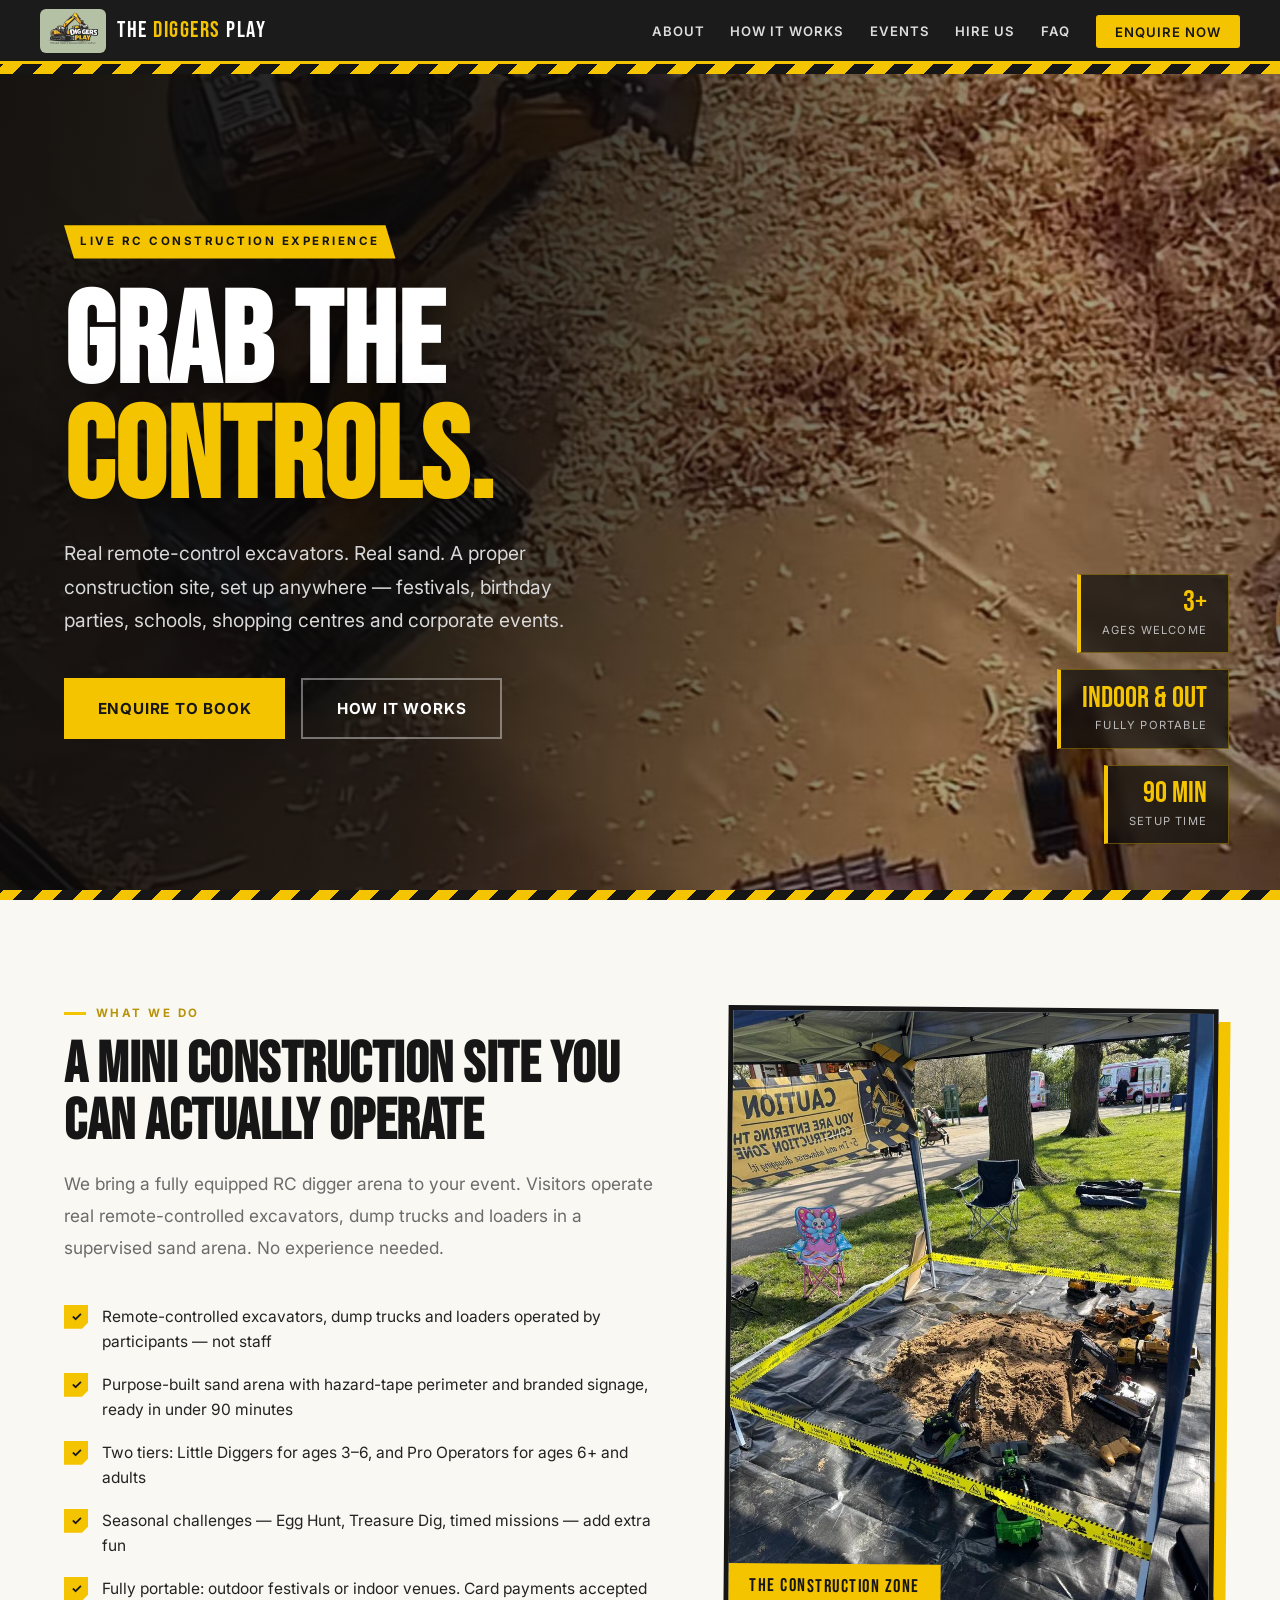
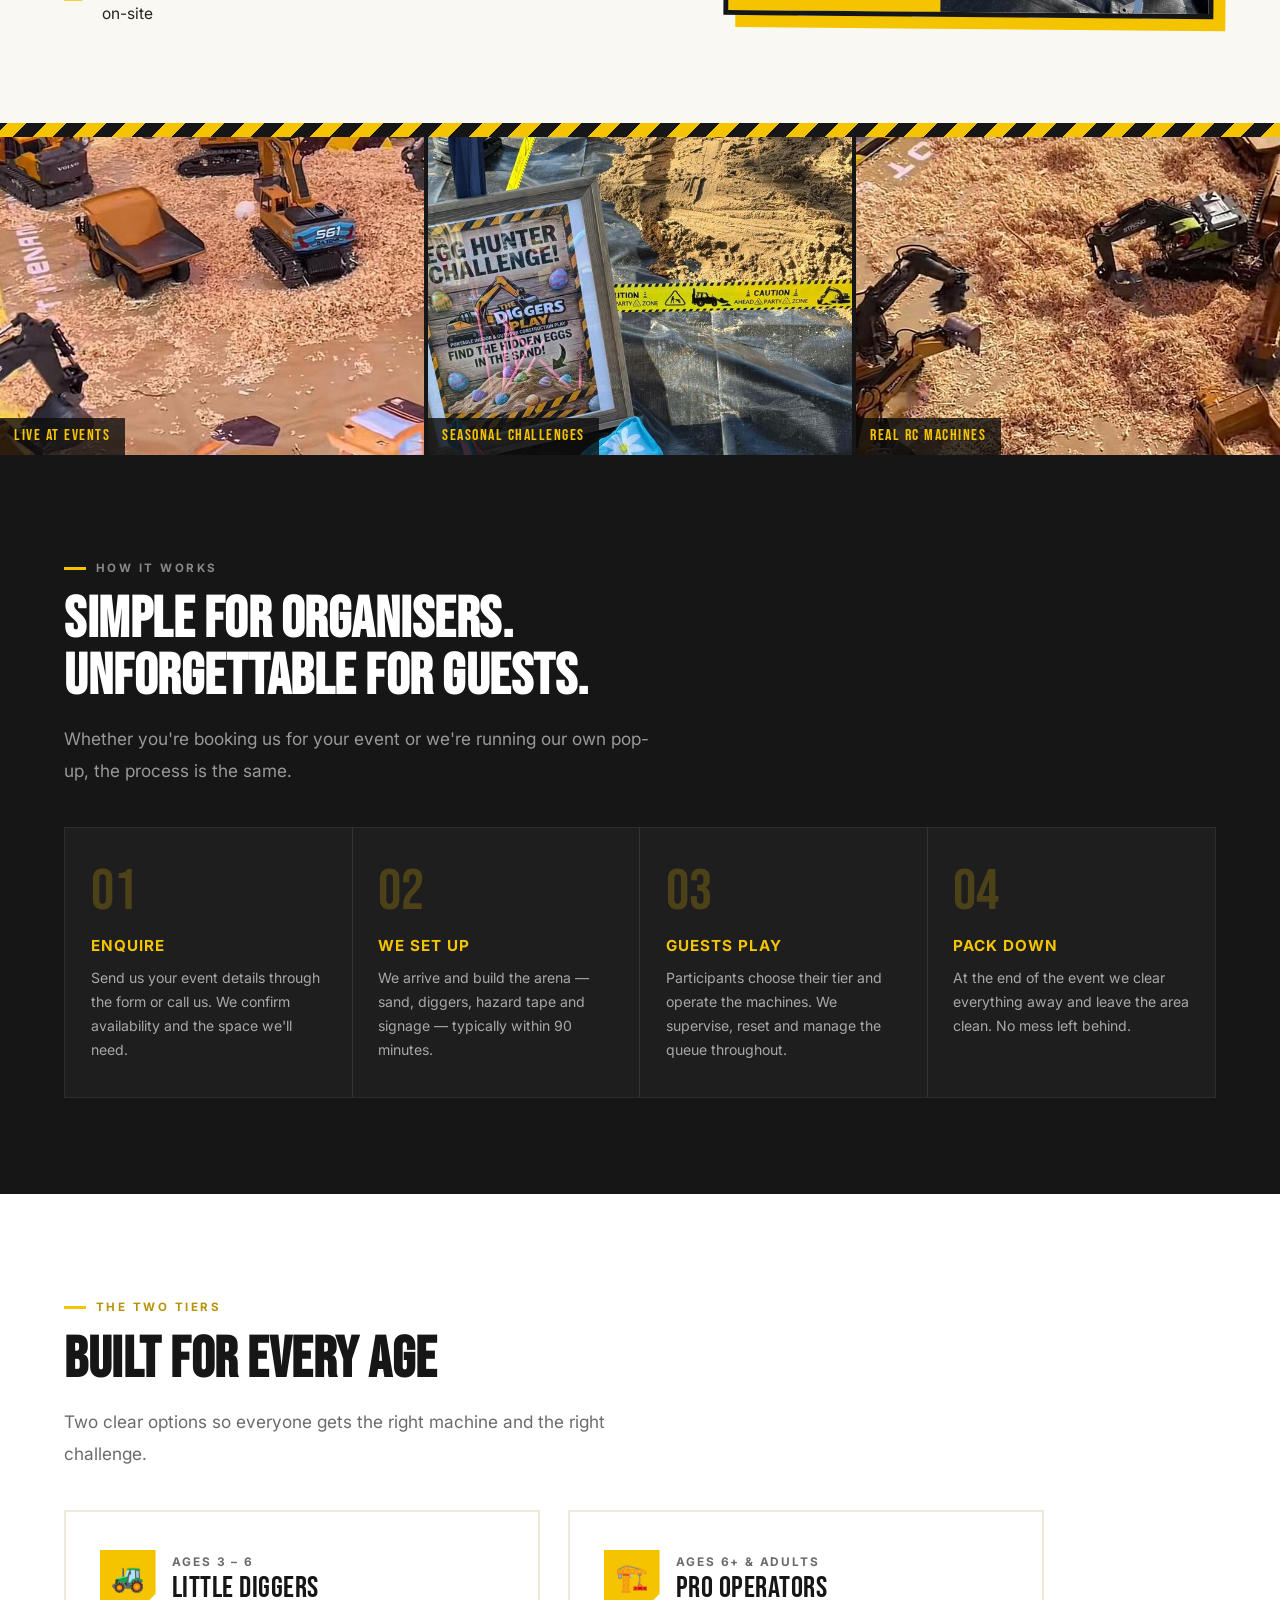
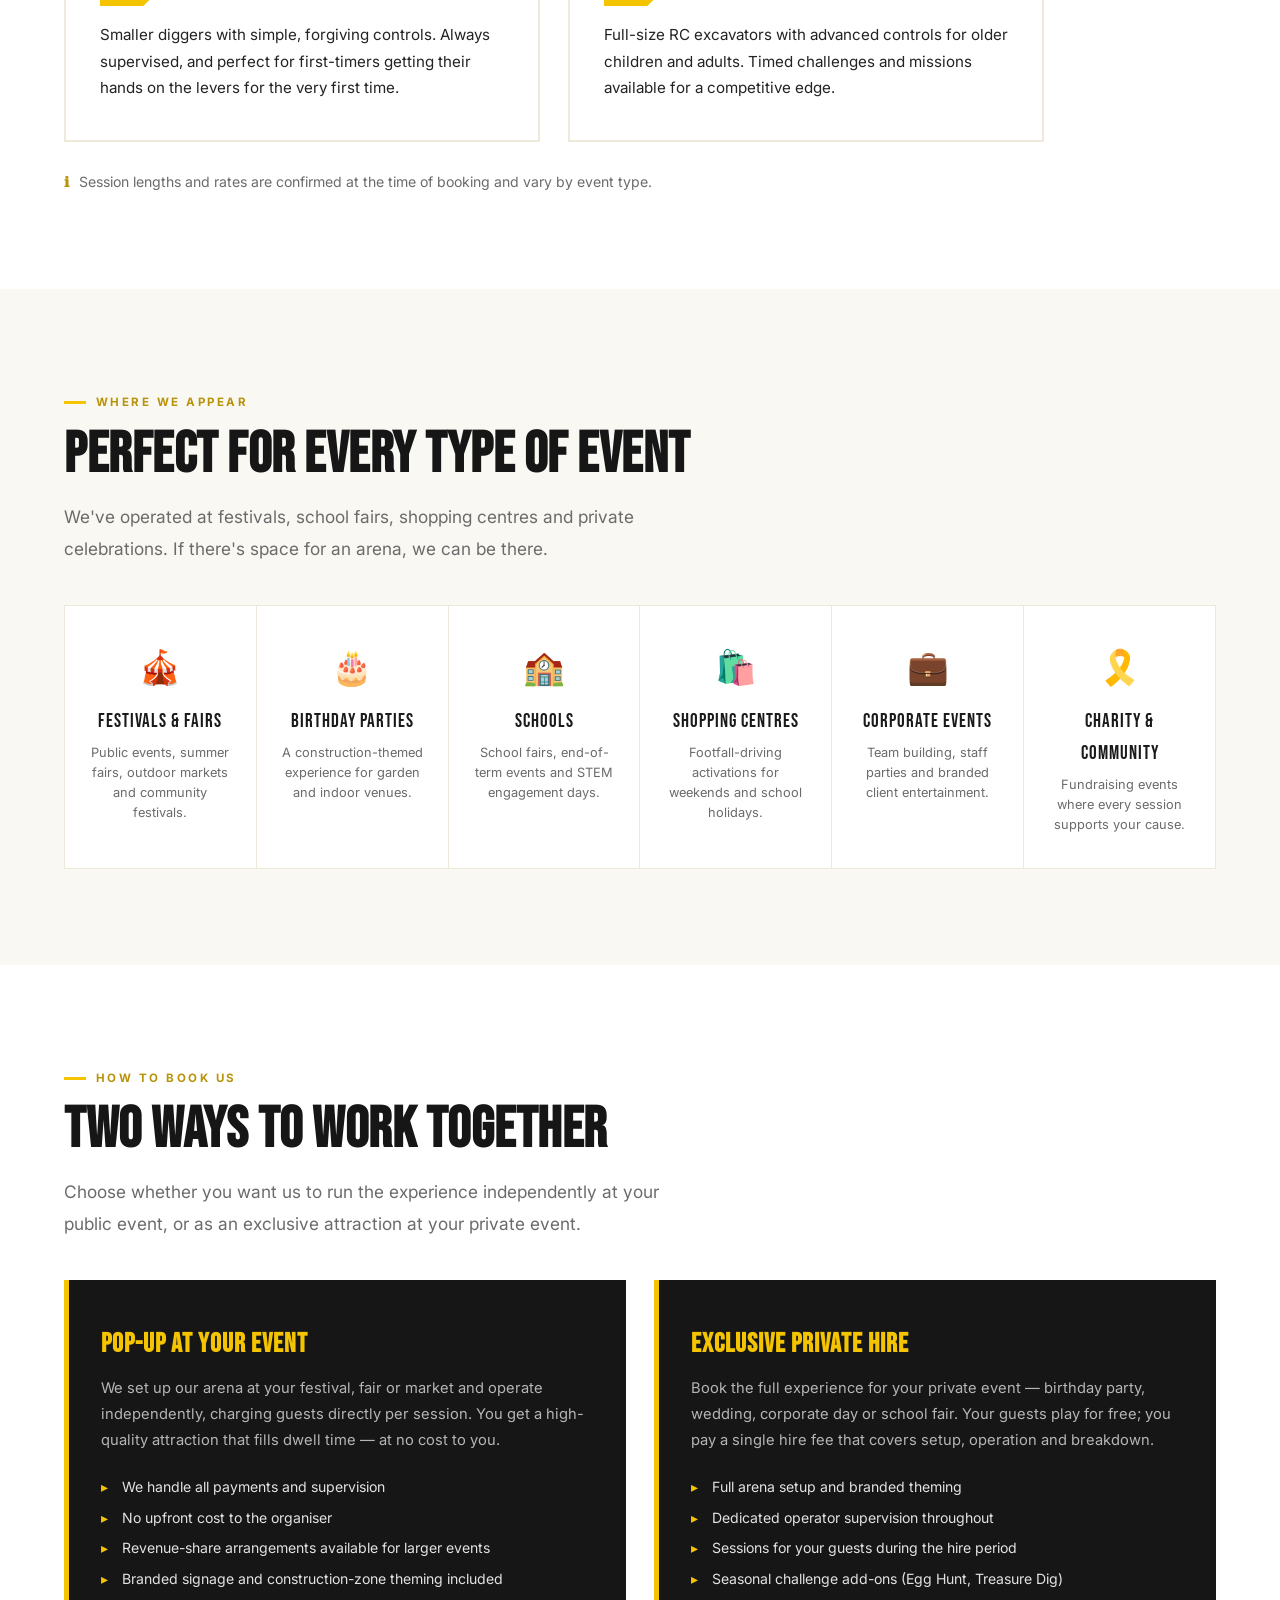
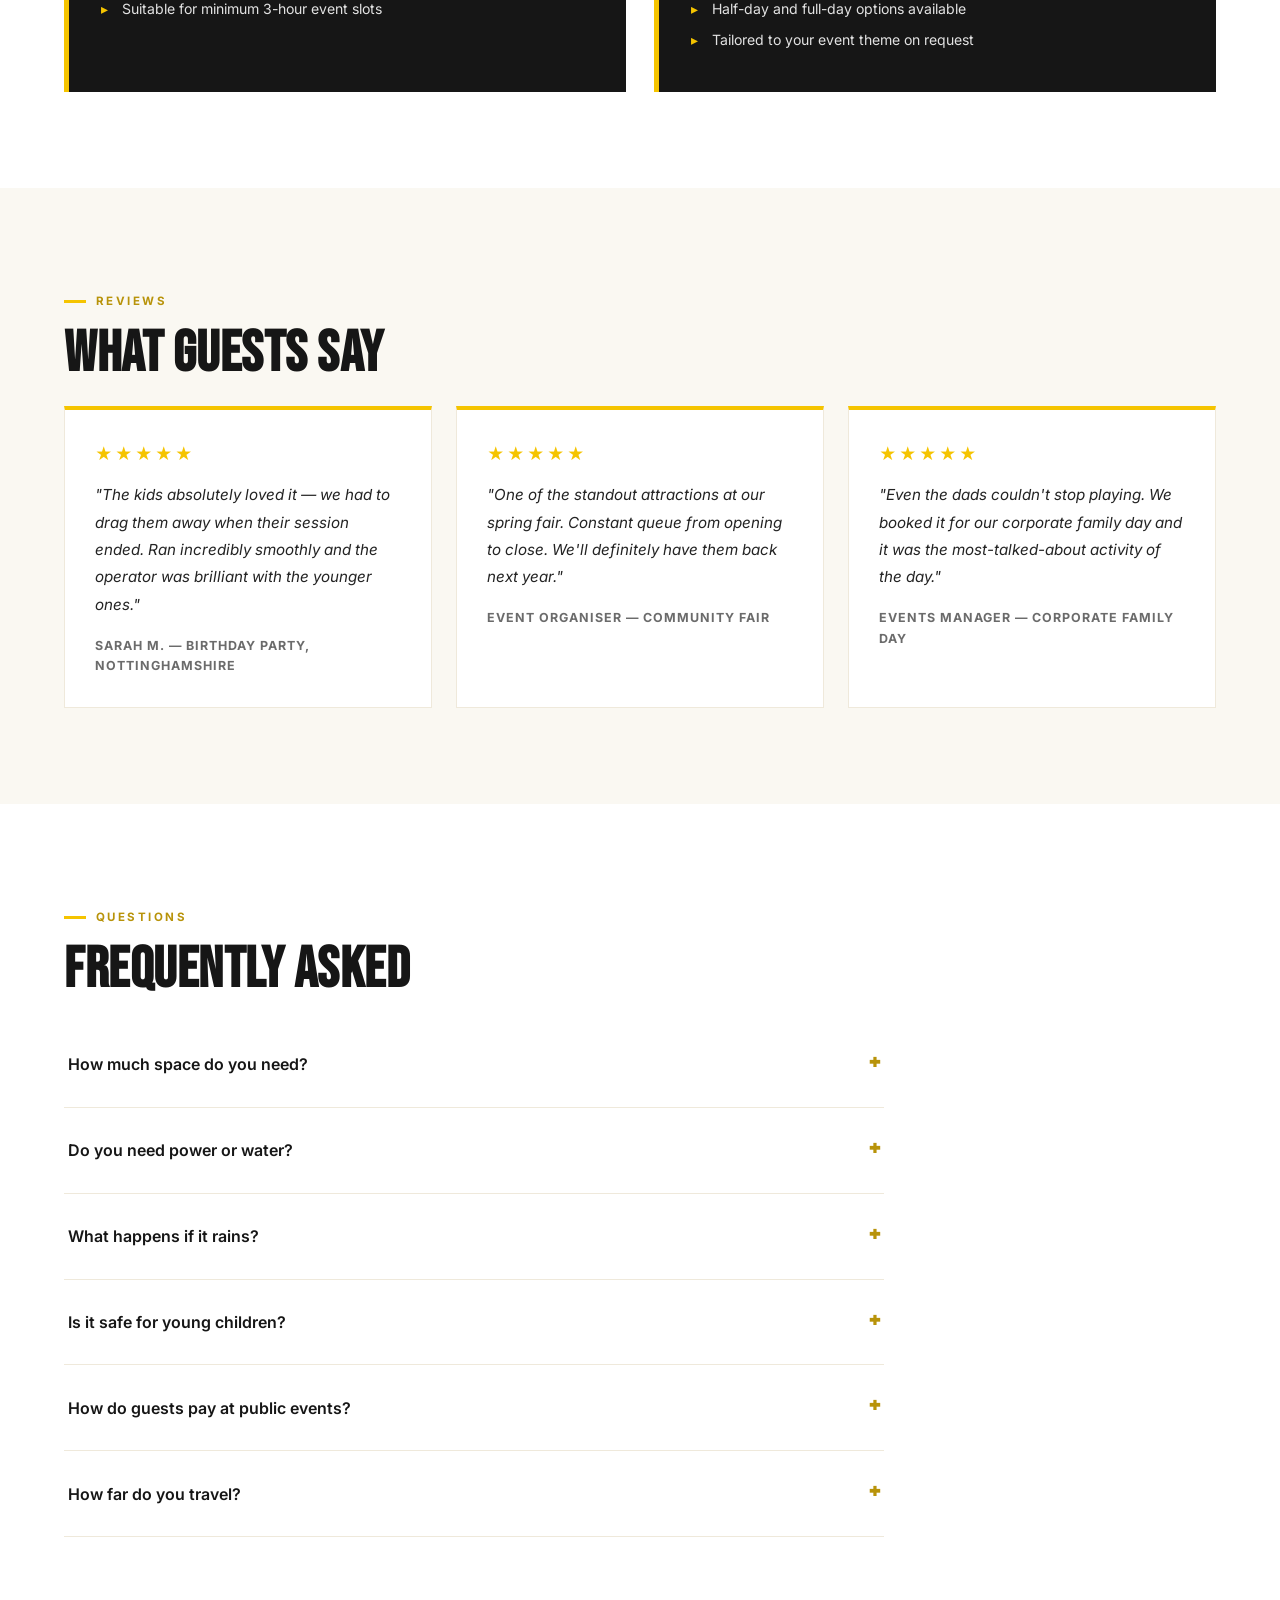
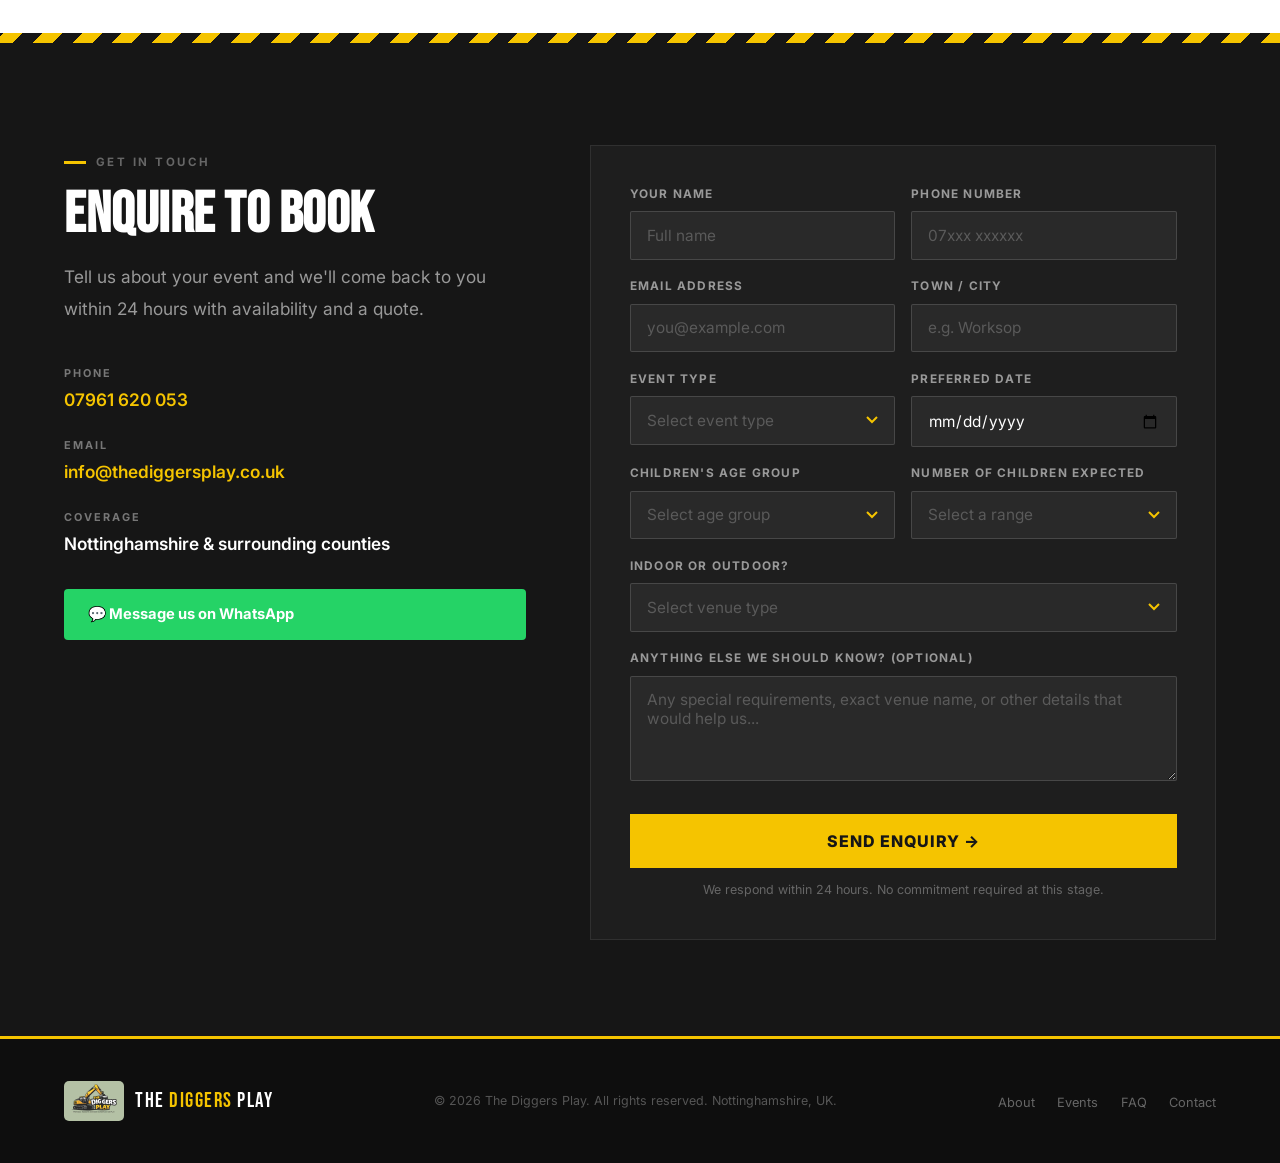
==== index.html @ f53f02e7 "Add files via upload" ====
<!DOCTYPE html>
<html lang="en">
<head>
<meta charset="UTF-8">
<meta name="viewport" content="width=device-width, initial-scale=1.0">
<title>The Diggers Play | RC Digger Experience for Events – Nottinghamshire</title>
<meta name="description" content="Portable remote-control digger experience for festivals, birthday parties, schools and events across Nottinghamshire. Kids and adults operate real RC excavators in a supervised sand arena.">
<meta property="og:title" content="The Diggers Play – Grab the Controls">
<meta property="og:description" content="Real RC excavators. Real sand. A portable construction play experience for festivals, parties, schools and events.">
<meta property="og:type" content="website">
<link rel="icon" href="data:image/svg+xml,<svg xmlns='http://www.w3.org/2000/svg' viewBox='0 0 100 100'><rect width='100' height='100' rx='18' fill='%23F5C400'/><text x='50' y='68' font-size='52' text-anchor='middle'>🚜</text></svg>">
<link rel="preconnect" href="https://fonts.googleapis.com">
<link rel="preconnect" href="https://fonts.gstatic.com" crossorigin>
<link href="https://fonts.googleapis.com/css2?family=Bebas+Neue&family=Inter:wght@400;500;600;700&display=swap" rel="stylesheet">
<script type="application/ld+json">
{
  "@context": "https://schema.org",
  "@type": "LocalBusiness",
  "name": "The Diggers Play",
  "description": "Portable RC digger play experience for festivals, birthday parties, schools and events.",
  "telephone": "+447961620053",
  "email": "info@thediggersplay.co.uk",
  "areaServed": "Nottinghamshire, United Kingdom",
  "priceRange": "££"
}
</script>
<style>
  *, *::before, *::after { box-sizing: border-box; margin: 0; padding: 0; }

  :root {
    --yellow: #F5C400;
    --yellow-bright: #FFD500;
    --yellow-dark: #B8930A;
    --black: #161616;
    --off-black: #232323;
    --panel: #1E1E1E;
    --white: #FFFFFF;
    --cream: #FAF8F2;
    --sand: #EFE9DB;
    --text: #1A1A1A;
    --muted: #6B6B6B;
    --stripe: repeating-linear-gradient(-45deg, var(--yellow) 0 14px, var(--black) 14px 28px);
  }

  html { scroll-behavior: smooth; }

  body {
    font-family: 'Inter', sans-serif;
    background: var(--white);
    color: var(--text);
    font-size: 16px;
    line-height: 1.65;
    overflow-x: hidden;
  }

  img { max-width: 100%; display: block; }

  /* ───────── NAV ───────── */
  nav {
    position: fixed; top: 0; left: 0; right: 0; z-index: 200;
    background: rgba(18,18,18,0.96);
    backdrop-filter: blur(8px);
    border-bottom: 3px solid var(--yellow);
    height: 64px;
    display: flex; align-items: center; justify-content: space-between;
    padding: 0 clamp(1rem, 4vw, 2.5rem);
  }

  .nav-brand { display: flex; align-items: center; gap: 0.7rem; text-decoration: none; }

  .nav-brand img {
    height: 44px; width: auto;
    border-radius: 6px;
  }

  .nav-brand .brand-text {
    font-family: 'Bebas Neue', sans-serif;
    font-size: 1.45rem; letter-spacing: 1.5px; line-height: 1;
    color: var(--white);
  }
  .nav-brand .brand-text span { color: var(--yellow); }

  .nav-links { display: flex; gap: 1.6rem; list-style: none; align-items: center; }

  .nav-links a {
    color: #ddd; text-decoration: none;
    font-size: 0.82rem; font-weight: 600;
    letter-spacing: 1px; text-transform: uppercase;
    transition: color 0.2s;
  }
  .nav-links a:hover { color: var(--yellow); }

  .nav-cta {
    background: var(--yellow); color: var(--black) !important;
    padding: 0.55rem 1.2rem; border-radius: 3px;
  }
  .nav-cta:hover { background: var(--yellow-bright); }

  .nav-toggle {
    display: none;
    background: none; border: none; cursor: pointer;
    width: 42px; height: 42px;
    flex-direction: column; justify-content: center; align-items: center; gap: 5px;
  }
  .nav-toggle span {
    display: block; width: 24px; height: 3px;
    background: var(--yellow); border-radius: 2px;
    transition: transform 0.25s, opacity 0.25s;
  }
  .nav-toggle.open span:nth-child(1) { transform: translateY(8px) rotate(45deg); }
  .nav-toggle.open span:nth-child(2) { opacity: 0; }
  .nav-toggle.open span:nth-child(3) { transform: translateY(-8px) rotate(-45deg); }

  .mobile-menu {
    display: none;
    position: fixed; top: 64px; left: 0; right: 0; z-index: 199;
    background: var(--black);
    border-bottom: 3px solid var(--yellow);
    flex-direction: column;
    padding: 0.75rem 0;
  }
  .mobile-menu.open { display: flex; }
  .mobile-menu a {
    color: var(--white); text-decoration: none;
    padding: 0.9rem 1.5rem;
    font-size: 0.95rem; font-weight: 600;
    text-transform: uppercase; letter-spacing: 1px;
    border-bottom: 1px solid rgba(255,255,255,0.06);
  }
  .mobile-menu a:last-child { border-bottom: none; color: var(--yellow); }

  /* ───────── HERO ───────── */
  .hero {
    margin-top: 64px;
    min-height: calc(100vh - 64px);
    position: relative;
    display: flex; align-items: center;
    background: var(--black);
    overflow: hidden;
  }

  .hero-img {
    position: absolute; inset: 0;
    background: url('[data-uri]') center 35%/cover no-repeat;
  }

  .hero-overlay {
    position: absolute; inset: 0;
    background: linear-gradient(100deg, rgba(10,10,10,0.94) 0%, rgba(10,10,10,0.82) 38%, rgba(10,10,10,0.35) 75%, rgba(10,10,10,0.45) 100%);
  }

  .hero-hazard-top, .hero-hazard-bottom {
    position: absolute; left: 0; right: 0; height: 10px;
    background: var(--stripe); z-index: 5;
  }
  .hero-hazard-top { top: 0; }
  .hero-hazard-bottom { bottom: 0; }

  .hero-inner {
    position: relative; z-index: 4;
    padding: 5rem clamp(1.25rem, 5vw, 4rem);
    max-width: 760px;
  }

  .hero-eyebrow {
    display: inline-flex; align-items: center; gap: 0.6rem;
    background: var(--yellow); color: var(--black);
    font-size: 0.72rem; font-weight: 700;
    letter-spacing: 2.5px; text-transform: uppercase;
    padding: 0.45rem 1rem;
    margin-bottom: 1.75rem;
    clip-path: polygon(0 0, calc(100% - 10px) 0, 100% 100%, 10px 100%);
  }

  .hero h1 {
    font-family: 'Bebas Neue', sans-serif;
    font-size: clamp(3.8rem, 10vw, 8rem);
    line-height: 0.9; letter-spacing: 1px;
    color: var(--white);
    margin-bottom: 1.25rem;
    text-shadow: 0 4px 30px rgba(0,0,0,0.5);
  }
  .hero h1 em { font-style: normal; color: var(--yellow); display: block; }

  .hero-sub {
    color: #d8d8d8; font-size: clamp(1rem, 2vw, 1.2rem);
    max-width: 500px; margin-bottom: 2.5rem; line-height: 1.75;
  }

  .hero-actions { display: flex; gap: 1rem; flex-wrap: wrap; }

  .btn {
    display: inline-flex; align-items: center; gap: 0.5rem;
    padding: 1rem 2.1rem;
    font-size: 0.95rem; font-weight: 700;
    letter-spacing: 0.8px; text-transform: uppercase;
    text-decoration: none; cursor: pointer; border: none;
    transition: transform 0.15s, background 0.2s, border-color 0.2s, color 0.2s;
  }
  .btn-yellow { background: var(--yellow); color: var(--black); }
  .btn-yellow:hover { background: var(--yellow-bright); transform: translateY(-2px); }
  .btn-ghost { background: transparent; color: var(--white); border: 2px solid rgba(255,255,255,0.4); }
  .btn-ghost:hover { border-color: var(--yellow); color: var(--yellow); }

  .hero-badges {
    position: absolute; right: clamp(1rem, 4vw, 3.5rem); bottom: 3.5rem; z-index: 4;
    display: flex; flex-direction: column; gap: 1rem; align-items: flex-end;
  }
  .badge-pill {
    background: rgba(12,12,12,0.7);
    border: 1px solid rgba(245,196,0,0.35);
    border-left: 4px solid var(--yellow);
    padding: 0.8rem 1.3rem; text-align: right;
    backdrop-filter: blur(6px);
  }
  .badge-pill .num {
    font-family: 'Bebas Neue', sans-serif;
    font-size: 1.9rem; color: var(--yellow); line-height: 1;
  }
  .badge-pill .label {
    font-size: 0.7rem; color: #bbb;
    letter-spacing: 1.2px; text-transform: uppercase; margin-top: 3px;
  }

  /* ───────── SHARED ───────── */
  section { padding: clamp(3.5rem, 8vw, 6rem) clamp(1.25rem, 5vw, 4rem); }

  .tag {
    display: inline-flex; align-items: center; gap: 0.6rem;
    font-size: 0.72rem; font-weight: 700;
    letter-spacing: 2.5px; text-transform: uppercase;
    color: var(--yellow-dark); margin-bottom: 0.9rem;
  }
  .tag::before { content: ''; width: 22px; height: 3px; background: var(--yellow); }

  h2 {
    font-family: 'Bebas Neue', sans-serif;
    font-size: clamp(2.4rem, 4.5vw, 3.6rem);
    line-height: 0.98; letter-spacing: 0.5px;
    color: var(--black); margin-bottom: 1.1rem;
  }

  .lead {
    font-size: 1.08rem; color: var(--muted);
    max-width: 600px; line-height: 1.85; margin-bottom: 2.5rem;
  }

  /* ───────── WHAT ───────── */
  .what { background: var(--cream); }

  .what-grid {
    display: grid; grid-template-columns: 1.1fr 0.9fr;
    gap: clamp(2rem, 5vw, 4.5rem); align-items: center;
  }

  .feature-list { list-style: none; display: flex; flex-direction: column; gap: 1.05rem; }
  .feature-list li { display: flex; gap: 0.85rem; font-size: 0.97rem; line-height: 1.65; color: var(--off-black); }
  .feature-list .check {
    width: 24px; height: 24px; min-width: 24px;
    background: var(--yellow); color: var(--black);
    display: flex; align-items: center; justify-content: center;
    font-size: 0.8rem; font-weight: 700; margin-top: 1px;
    clip-path: polygon(0 0, 100% 0, 100% 75%, 75% 100%, 0 100%);
  }

  .what-photo {
    position: relative;
    border: 5px solid var(--black);
    box-shadow: 12px 12px 0 var(--yellow);
    transform: rotate(0.5deg);
  }
  .what-photo img { width: 100%; height: 100%; object-fit: cover; aspect-ratio: 4/5; }
  .what-photo .photo-tag {
    position: absolute; bottom: 0; left: 0;
    background: var(--yellow); color: var(--black);
    font-family: 'Bebas Neue', sans-serif;
    font-size: 1.15rem; letter-spacing: 1.5px;
    padding: 0.5rem 1.3rem;
  }

  /* ───────── HAZARD DIVIDER ───────── */
  .hazard-divider {
    height: 14px; background: var(--stripe);
  }

  /* ───────── GALLERY ───────── */
  .gallery {
    padding: 0; background: var(--black);
    display: grid; grid-template-columns: repeat(3, 1fr); gap: 4px;
  }
  .g-item { position: relative; overflow: hidden; aspect-ratio: 4/3; }
  .g-item img {
    width: 100%; height: 100%; object-fit: cover;
    transition: transform 0.45s ease;
  }
  .g-item:hover img { transform: scale(1.07); }
  .g-item .g-label {
    position: absolute; left: 0; bottom: 0;
    background: rgba(12,12,12,0.78);
    color: var(--yellow);
    font-family: 'Bebas Neue', sans-serif;
    font-size: 0.98rem; letter-spacing: 1.5px;
    padding: 0.35rem 0.9rem;
  }

  /* ───────── HOW ───────── */
  .how { background: var(--black); color: var(--white); }
  .how h2 { color: var(--white); }
  .how .lead { color: #999; }

  .steps {
    display: grid; grid-template-columns: repeat(auto-fit, minmax(210px, 1fr));
    border: 1px solid rgba(255,255,255,0.1); margin-top: 1.5rem;
  }
  .step {
    padding: 2.2rem 1.6rem;
    border-right: 1px solid rgba(255,255,255,0.1);
    position: relative; background: var(--panel);
    transition: background 0.25s;
  }
  .step:hover { background: #262626; }
  .step:last-child { border-right: none; }
  .step-num {
    font-family: 'Bebas Neue', sans-serif;
    font-size: 3.6rem; color: rgba(245,196,0,0.22); line-height: 1;
    margin-bottom: 0.8rem;
  }
  .step h3 {
    font-size: 0.95rem; font-weight: 700; color: var(--yellow);
    text-transform: uppercase; letter-spacing: 1px; margin-bottom: 0.5rem;
  }
  .step p { font-size: 0.88rem; color: #a8a8a8; line-height: 1.7; }

  /* ───────── TIERS ───────── */
  .tiers { background: var(--white); }
  .tiers-grid {
    display: grid; grid-template-columns: 1fr 1fr;
    gap: 1.75rem; margin-top: 1.5rem; max-width: 980px;
  }
  .tier {
    border: 2px solid var(--sand);
    padding: 2.4rem 2.1rem; position: relative;
    transition: border-color 0.25s, transform 0.25s, box-shadow 0.25s;
    background: var(--white);
  }
  .tier:hover {
    border-color: var(--yellow);
    transform: translateY(-4px);
    box-shadow: 0 14px 32px rgba(0,0,0,0.08);
  }
  .tier-head { display: flex; align-items: center; gap: 1rem; margin-bottom: 1rem; }
  .tier-icon {
    width: 56px; height: 56px;
    background: var(--yellow);
    display: flex; align-items: center; justify-content: center;
    font-size: 1.7rem;
    clip-path: polygon(0 0, 100% 0, 100% 78%, 78% 100%, 0 100%);
  }
  .tier-age {
    font-size: 0.74rem; font-weight: 700; color: var(--muted);
    letter-spacing: 1.8px; text-transform: uppercase;
  }
  .tier-title {
    font-family: 'Bebas Neue', sans-serif;
    font-size: 1.9rem; letter-spacing: 0.5px; color: var(--black); line-height: 1;
  }
  .tier p { font-size: 0.95rem; color: var(--off-black); line-height: 1.75; }

  .tiers-note {
    margin-top: 1.75rem; font-size: 0.88rem; color: var(--muted);
    display: flex; align-items: center; gap: 0.6rem;
  }
  .tiers-note::before { content: 'ℹ'; color: var(--yellow-dark); font-weight: 700; }

  /* ───────── EVENTS ───────── */
  .events { background: var(--cream); }
  .events-grid {
    display: grid; grid-template-columns: repeat(auto-fit, minmax(185px, 1fr));
    gap: 1px; background: var(--sand);
    border: 1px solid var(--sand); margin-top: 1.5rem;
  }
  .ev {
    background: var(--white); padding: 2.1rem 1.4rem; text-align: center;
    transition: background 0.25s;
  }
  .ev:hover { background: var(--black); }
  .ev:hover .ev-name { color: var(--yellow); }
  .ev:hover .ev-desc { color: #aaa; }
  .ev-icon { font-size: 2.1rem; margin-bottom: 0.7rem; }
  .ev-name {
    font-family: 'Bebas Neue', sans-serif;
    font-size: 1.2rem; letter-spacing: 1px;
    margin-bottom: 0.35rem; transition: color 0.25s;
  }
  .ev-desc { font-size: 0.8rem; color: var(--muted); line-height: 1.55; transition: color 0.25s; }

  /* ───────── HIRE ───────── */
  .hire { background: var(--white); }
  .hire-cards { display: grid; grid-template-columns: 1fr 1fr; gap: 1.75rem; margin-top: 1.5rem; }
  .hire-card {
    background: var(--black); color: var(--white);
    padding: 2.6rem 2.3rem; position: relative; overflow: hidden;
  }
  .hire-card::before {
    content: ''; position: absolute; top: 0; left: 0;
    width: 5px; height: 100%; background: var(--yellow);
  }
  .hire-card h3 {
    font-family: 'Bebas Neue', sans-serif;
    font-size: 1.7rem; color: var(--yellow);
    letter-spacing: 1px; margin-bottom: 0.6rem;
  }
  .hire-card > p { font-size: 0.92rem; color: #b5b5b5; line-height: 1.75; margin-bottom: 1.4rem; }
  .hire-list { list-style: none; display: flex; flex-direction: column; gap: 0.55rem; }
  .hire-list li {
    font-size: 0.88rem; color: #e2e2e2;
    padding-left: 1.3rem; position: relative; line-height: 1.55;
  }
  .hire-list li::before { content: '▸'; position: absolute; left: 0; color: var(--yellow); }

  /* ───────── TESTIMONIALS ───────── */
  .testimonials { background: var(--cream); }
  .testi-grid {
    display: grid; grid-template-columns: repeat(auto-fit, minmax(280px, 1fr));
    gap: 1.5rem; margin-top: 1.5rem;
  }
  .testi {
    background: var(--white); border: 1px solid var(--sand);
    border-top: 4px solid var(--yellow);
    padding: 1.9rem;
  }
  .stars { color: var(--yellow); font-size: 1.05rem; letter-spacing: 3px; margin-bottom: 0.8rem; }
  .testi p { font-size: 0.95rem; line-height: 1.8; color: var(--off-black); font-style: italic; margin-bottom: 1.1rem; }
  .testi-by {
    font-size: 0.78rem; font-weight: 700; color: var(--muted);
    text-transform: uppercase; letter-spacing: 1px;
  }

  /* ───────── FAQ ───────── */
  .faq { background: var(--white); }
  .faq-list { max-width: 820px; margin-top: 1.5rem; }
  .faq-item { border-bottom: 1px solid var(--sand); }
  .faq-item summary {
    cursor: pointer; list-style: none;
    display: flex; justify-content: space-between; align-items: center;
    padding: 1.25rem 0.25rem;
    font-weight: 600; font-size: 1rem; color: var(--black);
  }
  .faq-item summary::-webkit-details-marker { display: none; }
  .faq-item summary::after {
    content: '+'; font-family: 'Bebas Neue', sans-serif;
    font-size: 1.7rem; color: var(--yellow-dark);
    transition: transform 0.25s;
  }
  .faq-item[open] summary::after { transform: rotate(45deg); }
  .faq-item .faq-body {
    padding: 0 0.25rem 1.4rem;
    font-size: 0.94rem; color: var(--muted); line-height: 1.8;
    max-width: 700px;
  }

  /* ───────── BOOKING ───────── */
  .booking { background: var(--black); position: relative; }
  .booking::before {
    content: ''; position: absolute; top: 0; left: 0; right: 0;
    height: 10px; background: var(--stripe);
  }
  .booking h2 { color: var(--white); }
  .booking .lead { color: #999; }

  .booking-grid {
    display: grid; grid-template-columns: 0.85fr 1.15fr;
    gap: clamp(2rem, 5vw, 4rem); align-items: start; margin-top: 1rem;
  }

  .contact-stack { display: flex; flex-direction: column; gap: 1.4rem; }
  .c-item .c-label {
    font-size: 0.68rem; letter-spacing: 2px; text-transform: uppercase;
    color: #777; font-weight: 700; margin-bottom: 0.2rem;
  }
  .c-item .c-value { font-size: 1.08rem; color: var(--white); font-weight: 600; }
  .c-item .c-value a { color: var(--yellow); text-decoration: none; }
  .c-item .c-value a:hover { text-decoration: underline; }

  .wa-btn {
    display: inline-flex; align-items: center; gap: 0.6rem;
    background: #25D366; color: var(--white);
    padding: 0.85rem 1.5rem; border-radius: 4px;
    font-weight: 700; font-size: 0.92rem;
    text-decoration: none; margin-top: 0.5rem;
    transition: background 0.2s, transform 0.15s;
  }
  .wa-btn:hover { background: #1fb456; transform: translateY(-2px); }

  .form-card {
    background: var(--panel);
    border: 1px solid rgba(255,255,255,0.08);
    padding: clamp(1.5rem, 3vw, 2.4rem);
  }

  .fg { margin-bottom: 1.1rem; }
  .fg label {
    display: block; font-size: 0.74rem; font-weight: 700;
    letter-spacing: 1.2px; text-transform: uppercase;
    color: #999; margin-bottom: 0.45rem;
  }
  .fg input, .fg textarea, .fg select {
    width: 100%;
    background: rgba(255,255,255,0.05);
    border: 1px solid rgba(255,255,255,0.14);
    color: var(--white);
    padding: 0.85rem 1rem; font-size: 0.96rem;
    font-family: 'Inter', sans-serif;
    outline: none; transition: border-color 0.2s; border-radius: 2px;
  }
  .fg input:focus, .fg textarea:focus, .fg select:focus { border-color: var(--yellow); }
  .fg input::placeholder, .fg textarea::placeholder { color: #5a5a5a; }
  .fg select {
    appearance: none;
    -webkit-appearance: none;
    cursor: pointer;
    background-image: url("data:image/svg+xml,%3Csvg xmlns='http://www.w3.org/2000/svg' width='12' height='8' viewBox='0 0 12 8'%3E%3Cpath d='M1 1l5 5 5-5' stroke='%23F5C400' stroke-width='2' fill='none' fill-rule='evenodd'/%3E%3C/svg%3E");
    background-repeat: no-repeat;
    background-position: right 1rem center;
    padding-right: 2.5rem;
  }
  .fg select option { background: #1E1E1E; color: var(--white); }
  .fg select:invalid { color: #5a5a5a; }
  .fg select option[value=""] { color: #888; }

  .fg-row { display: grid; grid-template-columns: 1fr 1fr; gap: 1rem; }

  .submit-btn {
    width: 100%; margin-top: 0.5rem;
    background: var(--yellow); color: var(--black);
    border: none; padding: 1.05rem;
    font-size: 1rem; font-weight: 800;
    letter-spacing: 1px; text-transform: uppercase;
    font-family: 'Inter', sans-serif; cursor: pointer;
    transition: background 0.2s;
  }
  .submit-btn:hover { background: var(--yellow-bright); }
  .submit-btn:disabled { background: #777; cursor: wait; }

  .form-note { margin-top: 0.8rem; font-size: 0.78rem; color: #666; text-align: center; }

  .form-success {
    display: none;
    background: rgba(37, 211, 102, 0.12);
    border: 1px solid #25D366;
    color: #7ee2a8;
    padding: 1.1rem 1.3rem;
    font-size: 0.95rem; line-height: 1.6;
    margin-bottom: 1.2rem; border-radius: 3px;
  }
  .form-success.visible { display: block; }

  .hidden-field { display: none; }

  /* ───────── FOOTER ───────── */
  footer {
    background: #0e0e0e;
    border-top: 3px solid var(--yellow);
    padding: 2.6rem clamp(1.25rem, 5vw, 4rem);
    display: flex; justify-content: space-between; align-items: center;
    flex-wrap: wrap; gap: 1.25rem;
  }
  .f-brand { display: flex; align-items: center; gap: 0.7rem; }
  .f-brand img { height: 40px; border-radius: 5px; }
  .f-brand .f-name {
    font-family: 'Bebas Neue', sans-serif;
    font-size: 1.3rem; letter-spacing: 1.5px; color: var(--white);
  }
  .f-brand .f-name span { color: var(--yellow); }
  .f-copy { font-size: 0.78rem; color: #555; }
  .f-links { display: flex; gap: 1.4rem; list-style: none; }
  .f-links a { font-size: 0.8rem; color: #666; text-decoration: none; transition: color 0.2s; }
  .f-links a:hover { color: var(--yellow); }

  /* ───────── RESPONSIVE ───────── */
  @media (max-width: 860px) {
    .nav-links { display: none; }
    .nav-toggle { display: flex; }
    .hero-badges { display: none; }
    .what-grid { grid-template-columns: 1fr; }
    .what-photo { transform: none; max-width: 480px; }
    .tiers-grid, .hire-cards { grid-template-columns: 1fr; }
    .booking-grid { grid-template-columns: 1fr; }
    .fg-row { grid-template-columns: 1fr; }
    .gallery { grid-template-columns: 1fr; }
    .g-item { aspect-ratio: 16/10; }
    .steps { grid-template-columns: 1fr 1fr; }
    .step { border-bottom: 1px solid rgba(255,255,255,0.1); }
    footer { flex-direction: column; text-align: center; }
  }

  @media (max-width: 520px) {
    .steps { grid-template-columns: 1fr; }
    .hero h1 { font-size: 3.6rem; }
  }
</style>
</head>
<body>

<!-- ══════════ NAV ══════════ -->
<nav>
  <a href="#top" class="nav-brand">
    <img src="[data-uri]" alt="The Diggers Play logo">
    <div class="brand-text">The <span>Diggers</span> Play</div>
  </a>
  <ul class="nav-links">
    <li><a href="#about">About</a></li>
    <li><a href="#how">How It Works</a></li>
    <li><a href="#events">Events</a></li>
    <li><a href="#hire">Hire Us</a></li>
    <li><a href="#faq">FAQ</a></li>
    <li><a href="#contact" class="nav-cta">Enquire Now</a></li>
  </ul>
  <button class="nav-toggle" id="navToggle" aria-label="Menu">
    <span></span><span></span><span></span>
  </button>
</nav>

<div class="mobile-menu" id="mobileMenu">
  <a href="#about">About</a>
  <a href="#how">How It Works</a>
  <a href="#events">Events</a>
  <a href="#hire">Hire Us</a>
  <a href="#faq">FAQ</a>
  <a href="#contact">Enquire Now →</a>
</div>

<!-- ══════════ HERO ══════════ -->
<header class="hero" id="top">
  <div class="hero-hazard-top"></div>
  <div class="hero-img"></div>
  <div class="hero-overlay"></div>

  <div class="hero-inner">
    <div class="hero-eyebrow">Live RC Construction Experience</div>
    <h1>Grab the <em>Controls.</em></h1>
    <p class="hero-sub">
      Real remote-control excavators. Real sand. A proper construction site, set up anywhere — festivals, birthday parties, schools, shopping centres and corporate events.
    </p>
    <div class="hero-actions">
      <a href="#contact" class="btn btn-yellow">Enquire to Book</a>
      <a href="#about" class="btn btn-ghost">How It Works</a>
    </div>
  </div>

  <div class="hero-badges">
    <div class="badge-pill"><div class="num">3+</div><div class="label">Ages welcome</div></div>
    <div class="badge-pill"><div class="num">Indoor &amp; Out</div><div class="label">Fully portable</div></div>
    <div class="badge-pill"><div class="num">90 min</div><div class="label">Setup time</div></div>
  </div>

  <div class="hero-hazard-bottom"></div>
</header>

<!-- ══════════ WHAT ══════════ -->
<section class="what" id="about">
  <div class="what-grid">
    <div>
      <div class="tag">What We Do</div>
      <h2>A Mini Construction Site You Can Actually Operate</h2>
      <p class="lead">
        We bring a fully equipped RC digger arena to your event. Visitors operate real remote-controlled excavators, dump trucks and loaders in a supervised sand arena. No experience needed.
      </p>
      <ul class="feature-list">
        <li><div class="check">✓</div><span>Remote-controlled excavators, dump trucks and loaders operated by participants — not staff</span></li>
        <li><div class="check">✓</div><span>Purpose-built sand arena with hazard-tape perimeter and branded signage, ready in under 90 minutes</span></li>
        <li><div class="check">✓</div><span>Two tiers: Little Diggers for ages 3–6, and Pro Operators for ages 6+ and adults</span></li>
        <li><div class="check">✓</div><span>Seasonal challenges — Egg Hunt, Treasure Dig, timed missions — add extra fun</span></li>
        <li><div class="check">✓</div><span>Fully portable: outdoor festivals or indoor venues. Card payments accepted on-site</span></li>
      </ul>
    </div>
    <div class="what-photo">
      <img src="[data-uri]" alt="The Diggers Play sand arena set up at an outdoor event">
      <div class="photo-tag">The Construction Zone</div>
    </div>
  </div>
</section>

<div class="hazard-divider"></div>

<!-- ══════════ GALLERY ══════════ -->
<div class="gallery">
  <div class="g-item">
    <img src="[data-uri]" alt="Remote control diggers working in the sand arena">
    <div class="g-label">Live at events</div>
  </div>
  <div class="g-item">
    <img src="[data-uri]" alt="Egg Hunter Challenge at The Diggers Play">
    <div class="g-label">Seasonal challenges</div>
  </div>
  <div class="g-item">
    <img src="[data-uri]" alt="RC excavators digging in action">
    <div class="g-label">Real RC machines</div>
  </div>
</div>

<!-- ══════════ HOW ══════════ -->
<section class="how" id="how">
  <div class="tag" style="color:#888;">How It Works</div>
  <h2>Simple for Organisers.<br>Unforgettable for Guests.</h2>
  <p class="lead">Whether you're booking us for your event or we're running our own pop-up, the process is the same.</p>

  <div class="steps">
    <div class="step">
      <div class="step-num">01</div>
      <h3>Enquire</h3>
      <p>Send us your event details through the form or call us. We confirm availability and the space we'll need.</p>
    </div>
    <div class="step">
      <div class="step-num">02</div>
      <h3>We Set Up</h3>
      <p>We arrive and build the arena — sand, diggers, hazard tape and signage — typically within 90 minutes.</p>
    </div>
    <div class="step">
      <div class="step-num">03</div>
      <h3>Guests Play</h3>
      <p>Participants choose their tier and operate the machines. We supervise, reset and manage the queue throughout.</p>
    </div>
    <div class="step">
      <div class="step-num">04</div>
      <h3>Pack Down</h3>
      <p>At the end of the event we clear everything away and leave the area clean. No mess left behind.</p>
    </div>
  </div>
</section>

<!-- ══════════ TIERS ══════════ -->
<section class="tiers">
  <div class="tag">The Two Tiers</div>
  <h2>Built for Every Age</h2>
  <p class="lead">Two clear options so everyone gets the right machine and the right challenge.</p>

  <div class="tiers-grid">
    <div class="tier">
      <div class="tier-head">
        <div class="tier-icon">🚜</div>
        <div>
          <div class="tier-age">Ages 3 – 6</div>
          <div class="tier-title">Little Diggers</div>
        </div>
      </div>
      <p>Smaller diggers with simple, forgiving controls. Always supervised, and perfect for first-timers getting their hands on the levers for the very first time.</p>
    </div>

    <div class="tier">
      <div class="tier-head">
        <div class="tier-icon">🏗️</div>
        <div>
          <div class="tier-age">Ages 6+ &amp; Adults</div>
          <div class="tier-title">Pro Operators</div>
        </div>
      </div>
      <p>Full-size RC excavators with advanced controls for older children and adults. Timed challenges and missions available for a competitive edge.</p>
    </div>
  </div>

  <p class="tiers-note">Session lengths and rates are confirmed at the time of booking and vary by event type.</p>
</section>

<!-- ══════════ EVENTS ══════════ -->
<section class="events" id="events">
  <div class="tag">Where We Appear</div>
  <h2>Perfect for Every Type of Event</h2>
  <p class="lead">We've operated at festivals, school fairs, shopping centres and private celebrations. If there's space for an arena, we can be there.</p>

  <div class="events-grid">
    <div class="ev"><div class="ev-icon">🎪</div><div class="ev-name">Festivals &amp; Fairs</div><p class="ev-desc">Public events, summer fairs, outdoor markets and community festivals.</p></div>
    <div class="ev"><div class="ev-icon">🎂</div><div class="ev-name">Birthday Parties</div><p class="ev-desc">A construction-themed experience for garden and indoor venues.</p></div>
    <div class="ev"><div class="ev-icon">🏫</div><div class="ev-name">Schools</div><p class="ev-desc">School fairs, end-of-term events and STEM engagement days.</p></div>
    <div class="ev"><div class="ev-icon">🛍️</div><div class="ev-name">Shopping Centres</div><p class="ev-desc">Footfall-driving activations for weekends and school holidays.</p></div>
    <div class="ev"><div class="ev-icon">💼</div><div class="ev-name">Corporate Events</div><p class="ev-desc">Team building, staff parties and branded client entertainment.</p></div>
    <div class="ev"><div class="ev-icon">🎗️</div><div class="ev-name">Charity &amp; Community</div><p class="ev-desc">Fundraising events where every session supports your cause.</p></div>
  </div>
</section>

<!-- ══════════ HIRE ══════════ -->
<section class="hire" id="hire">
  <div class="tag">How to Book Us</div>
  <h2>Two Ways to Work Together</h2>
  <p class="lead">Choose whether you want us to run the experience independently at your public event, or as an exclusive attraction at your private event.</p>

  <div class="hire-cards">
    <div class="hire-card">
      <h3>Pop-Up at Your Event</h3>
      <p>We set up our arena at your festival, fair or market and operate independently, charging guests directly per session. You get a high-quality attraction that fills dwell time — at no cost to you.</p>
      <ul class="hire-list">
        <li>We handle all payments and supervision</li>
        <li>No upfront cost to the organiser</li>
        <li>Revenue-share arrangements available for larger events</li>
        <li>Branded signage and construction-zone theming included</li>
        <li>Suitable for minimum 3-hour event slots</li>
      </ul>
    </div>

    <div class="hire-card">
      <h3>Exclusive Private Hire</h3>
      <p>Book the full experience for your private event — birthday party, wedding, corporate day or school fair. Your guests play for free; you pay a single hire fee that covers setup, operation and breakdown.</p>
      <ul class="hire-list">
        <li>Full arena setup and branded theming</li>
        <li>Dedicated operator supervision throughout</li>
        <li>Sessions for your guests during the hire period</li>
        <li>Seasonal challenge add-ons (Egg Hunt, Treasure Dig)</li>
        <li>Half-day and full-day options available</li>
        <li>Tailored to your event theme on request</li>
      </ul>
    </div>
  </div>
</section>

<!-- ══════════ TESTIMONIALS ══════════ -->
<section class="testimonials">
  <div class="tag">Reviews</div>
  <h2>What Guests Say</h2>

  <div class="testi-grid">
    <div class="testi">
      <div class="stars">★★★★★</div>
      <p>"The kids absolutely loved it — we had to drag them away when their session ended. Ran incredibly smoothly and the operator was brilliant with the younger ones."</p>
      <div class="testi-by">Sarah M. — Birthday Party, Nottinghamshire</div>
    </div>
    <div class="testi">
      <div class="stars">★★★★★</div>
      <p>"One of the standout attractions at our spring fair. Constant queue from opening to close. We'll definitely have them back next year."</p>
      <div class="testi-by">Event Organiser — Community Fair</div>
    </div>
    <div class="testi">
      <div class="stars">★★★★★</div>
      <p>"Even the dads couldn't stop playing. We booked it for our corporate family day and it was the most-talked-about activity of the day."</p>
      <div class="testi-by">Events Manager — Corporate Family Day</div>
    </div>
  </div>
</section>

<!-- ══════════ FAQ ══════════ -->
<section class="faq" id="faq">
  <div class="tag">Questions</div>
  <h2>Frequently Asked</h2>

  <div class="faq-list">
    <details class="faq-item">
      <summary>How much space do you need?</summary>
      <div class="faq-body">Our standard arena works comfortably in a 5m × 5m area, but we can scale up or down to suit your venue. We bring everything with us, including ground protection, so grass, tarmac and indoor floors are all fine.</div>
    </details>
    <details class="faq-item">
      <summary>Do you need power or water?</summary>
      <div class="faq-body">No. All our machines run on rechargeable batteries and we arrive fully charged with spares. No power supply, water or other facilities are needed from the venue.</div>
    </details>
    <details class="faq-item">
      <summary>What happens if it rains?</summary>
      <div class="faq-body">We operate under a gazebo at outdoor events, so light rain is no problem. For heavy weather, the entire setup works indoors — village halls, sports halls and marquees are all suitable.</div>
    </details>
    <details class="faq-item">
      <summary>Is it safe for young children?</summary>
      <div class="faq-body">Yes. The arena is fully supervised at all times, machines are sized by age tier, and the play area is enclosed with a clear perimeter. Children aged 3–6 use our Little Diggers machines with simplified controls.</div>
    </details>
    <details class="faq-item">
      <summary>How do guests pay at public events?</summary>
      <div class="faq-body">Guests pay per session directly at the arena. We accept both card (Visa / Mastercard) and cash, so there's nothing for the organiser to manage.</div>
    </details>
    <details class="faq-item">
      <summary>How far do you travel?</summary>
      <div class="faq-body">We're based in Nottinghamshire and cover the surrounding counties. For events further afield, get in touch — we're happy to discuss travel arrangements for larger bookings.</div>
    </details>
  </div>
</section>

<!-- ══════════ BOOKING ══════════ -->
<section class="booking" id="contact">
  <div class="booking-grid">
    <div>
      <div class="tag" style="color:#666;">Get in Touch</div>
      <h2>Enquire to Book</h2>
      <p class="lead">Tell us about your event and we'll come back to you within 24 hours with availability and a quote.</p>

      <div class="contact-stack">
        <div class="c-item">
          <div class="c-label">Phone</div>
          <div class="c-value"><a href="tel:+447961620053">07961 620 053</a></div>
        </div>
        <div class="c-item">
          <div class="c-label">Email</div>
          <div class="c-value"><a href="mailto:info@thediggersplay.co.uk">info@thediggersplay.co.uk</a></div>
        </div>
        <div class="c-item">
          <div class="c-label">Coverage</div>
          <div class="c-value">Nottinghamshire &amp; surrounding counties</div>
        </div>
        <a class="wa-btn" href="https://wa.me/447961620053?text=Hi%2C%20I%27d%20like%20to%20ask%20about%20The%20Diggers%20Play%20for%20my%20event." target="_blank" rel="noopener">
          💬 Message us on WhatsApp
        </a>
      </div>
    </div>

    <div class="form-card">
      <div class="form-success" id="formSuccess">
        ✅ <strong>Thank you!</strong> Your enquiry has been sent. We'll get back to you within 24 hours.
      </div>
      <form name="booking" method="POST" data-netlify="true" netlify-honeypot="bot-field" id="bookingForm">
        <input type="hidden" name="form-name" value="booking">
        <p class="hidden-field">
          <label>Don't fill this out: <input name="bot-field"></label>
        </p>
        <div class="fg-row">
          <div class="fg">
            <label for="name">Your Name</label>
            <input type="text" id="name" name="name" placeholder="Full name" required>
          </div>
          <div class="fg">
            <label for="phone">Phone Number</label>
            <input type="tel" id="phone" name="phone" placeholder="07xxx xxxxxx" required>
          </div>
        </div>
        <div class="fg-row">
          <div class="fg">
            <label for="email">Email Address</label>
            <input type="email" id="email" name="email" placeholder="you@example.com" required>
          </div>
          <div class="fg">
            <label for="town">Town / City</label>
            <input type="text" id="town" name="town" placeholder="e.g. Worksop" required>
          </div>
        </div>
        <div class="fg-row">
          <div class="fg">
            <label for="event-type">Event Type</label>
            <select id="event-type" name="event-type" required>
              <option value="" disabled selected>Select event type</option>
              <option>Birthday Party</option>
              <option>Festival / Fair</option>
              <option>School Event</option>
              <option>Shopping Centre</option>
              <option>Corporate Event</option>
              <option>Charity / Community</option>
              <option>Wedding</option>
              <option>Other</option>
            </select>
          </div>
          <div class="fg">
            <label for="event-date">Preferred Date</label>
            <input type="date" id="event-date" name="event-date">
          </div>
        </div>
        <div class="fg-row">
          <div class="fg">
            <label for="age-group">Children's Age Group</label>
            <select id="age-group" name="age-group" required>
              <option value="" disabled selected>Select age group</option>
              <option>Under 3</option>
              <option>3–6 years</option>
              <option>7–12 years</option>
              <option>Mixed ages / adults too</option>
              <option>Not sure yet</option>
            </select>
          </div>
          <div class="fg">
            <label for="guest-count">Number of Children Expected</label>
            <select id="guest-count" name="guest-count" required>
              <option value="" disabled selected>Select a range</option>
              <option>Up to 10</option>
              <option>11–20</option>
              <option>21–40</option>
              <option>41–70</option>
              <option>70+</option>
              <option>Not sure yet</option>
            </select>
          </div>
        </div>
        <div class="fg">
          <label for="venue-type">Indoor or Outdoor?</label>
          <select id="venue-type" name="venue-type" required>
            <option value="" disabled selected>Select venue type</option>
            <option>Outdoor</option>
            <option>Indoor</option>
            <option>Not sure yet</option>
          </select>
        </div>
        <div class="fg">
          <label for="message">Anything Else We Should Know? (optional)</label>
          <textarea id="message" name="message" rows="4" placeholder="Any special requirements, exact venue name, or other details that would help us..."></textarea>
        </div>
        <button type="submit" class="submit-btn" id="submitBtn">Send Enquiry →</button>
        <p class="form-note">We respond within 24 hours. No commitment required at this stage.</p>
      </form>
    </div>
  </div>
</section>

<!-- ══════════ FOOTER ══════════ -->
<footer>
  <div class="f-brand">
    <img src="[data-uri]" alt="The Diggers Play logo">
    <div class="f-name">The <span>Diggers</span> Play</div>
  </div>
  <p class="f-copy">© 2026 The Diggers Play. All rights reserved. Nottinghamshire, UK.</p>
  <ul class="f-links">
    <li><a href="#about">About</a></li>
    <li><a href="#events">Events</a></li>
    <li><a href="#faq">FAQ</a></li>
    <li><a href="#contact">Contact</a></li>
  </ul>
</footer>

<script>
  // Mobile menu
  const toggle = document.getElementById('navToggle');
  const menu = document.getElementById('mobileMenu');
  toggle.addEventListener('click', () => {
    toggle.classList.toggle('open');
    menu.classList.toggle('open');
  });
  menu.querySelectorAll('a').forEach(a => a.addEventListener('click', () => {
    toggle.classList.remove('open');
    menu.classList.remove('open');
  }));

  // AJAX form submit (stays on page, shows success message)
  const form = document.getElementById('bookingForm');
  const successBox = document.getElementById('formSuccess');
  const submitBtn = document.getElementById('submitBtn');

  form.addEventListener('submit', function (e) {
    e.preventDefault();
    submitBtn.disabled = true;
    submitBtn.textContent = 'Sending…';

    const data = new FormData(form);
    fetch('/', {
      method: 'POST',
      headers: { 'Content-Type': 'application/x-www-form-urlencoded' },
      body: new URLSearchParams(data).toString()
    })
    .then(() => {
      successBox.classList.add('visible');
      form.reset();
      submitBtn.disabled = false;
      submitBtn.textContent = 'Send Enquiry →';
      successBox.scrollIntoView({ behavior: 'smooth', block: 'center' });
    })
    .catch(() => {
      submitBtn.disabled = false;
      submitBtn.textContent = 'Send Enquiry →';
      alert('Something went wrong. Please call us on 07961 620 053 or use WhatsApp.');
    });
  });
</script>

</body>
</html>
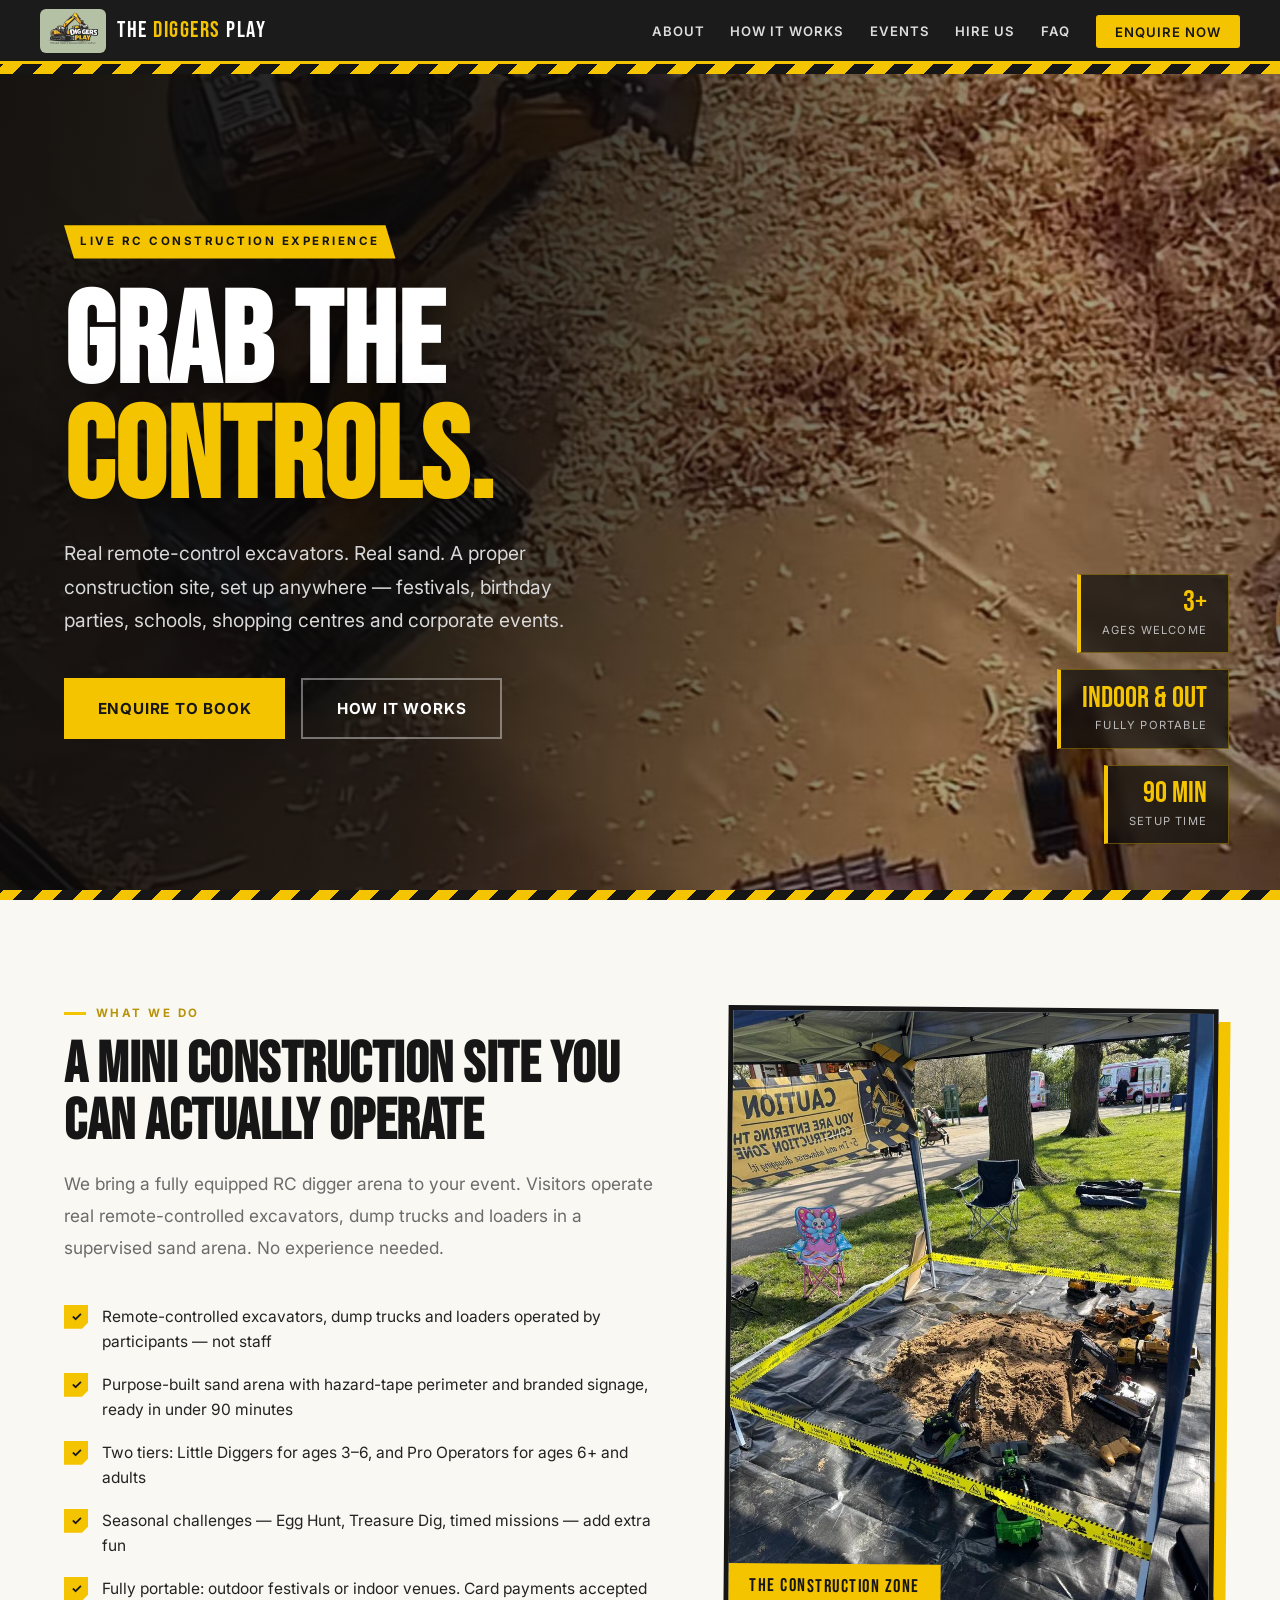
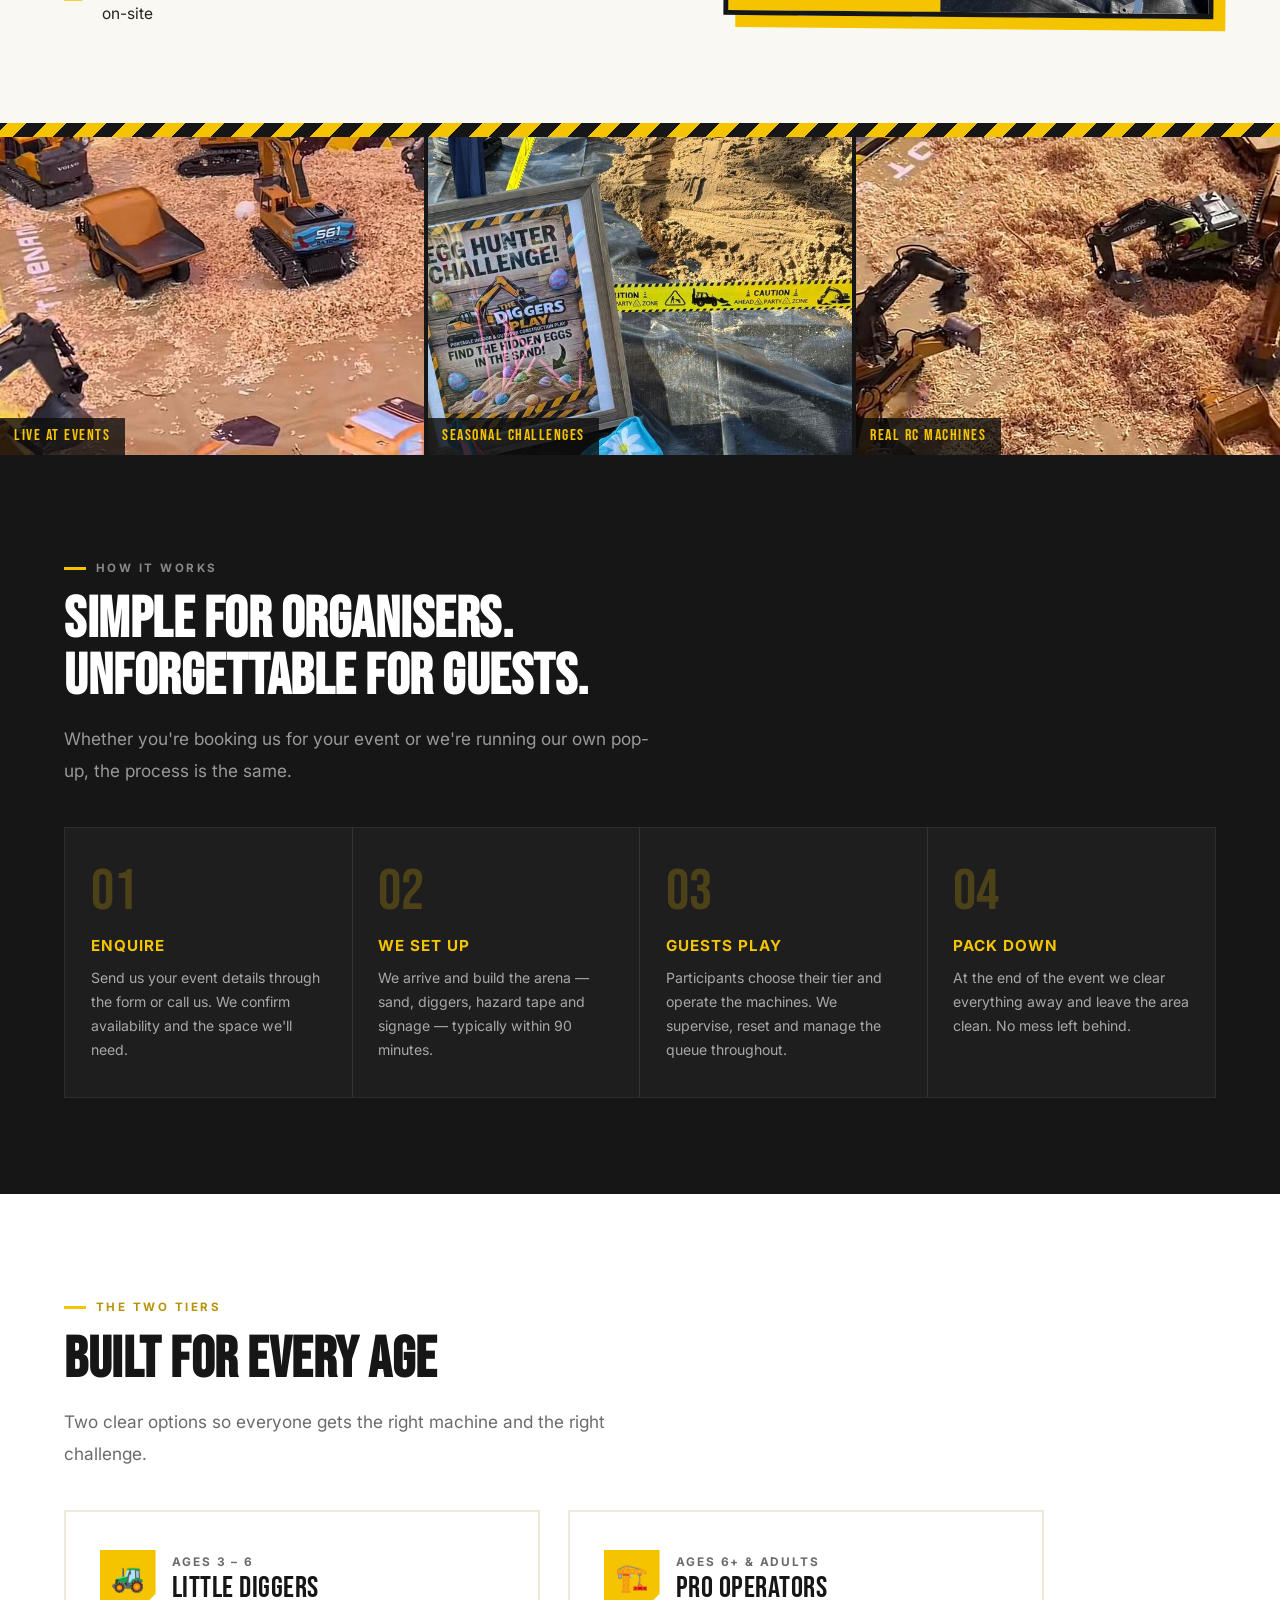
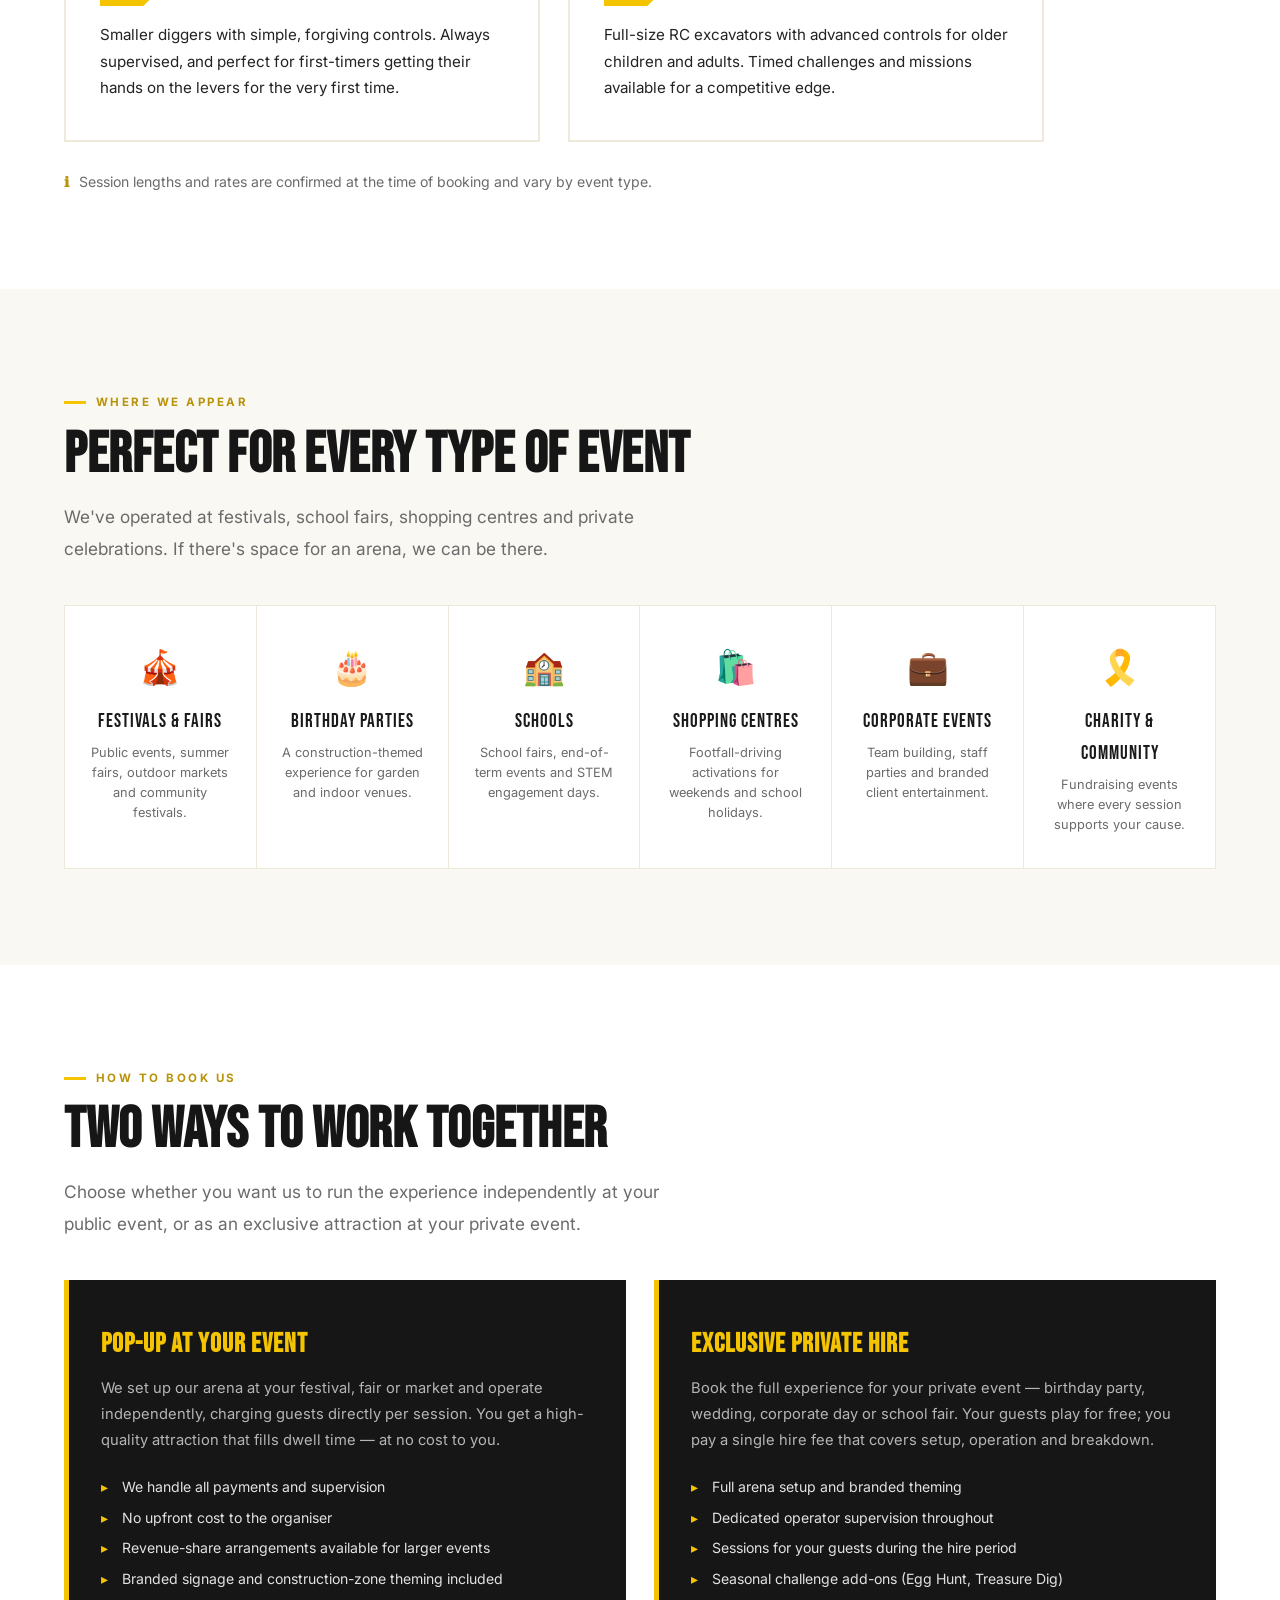
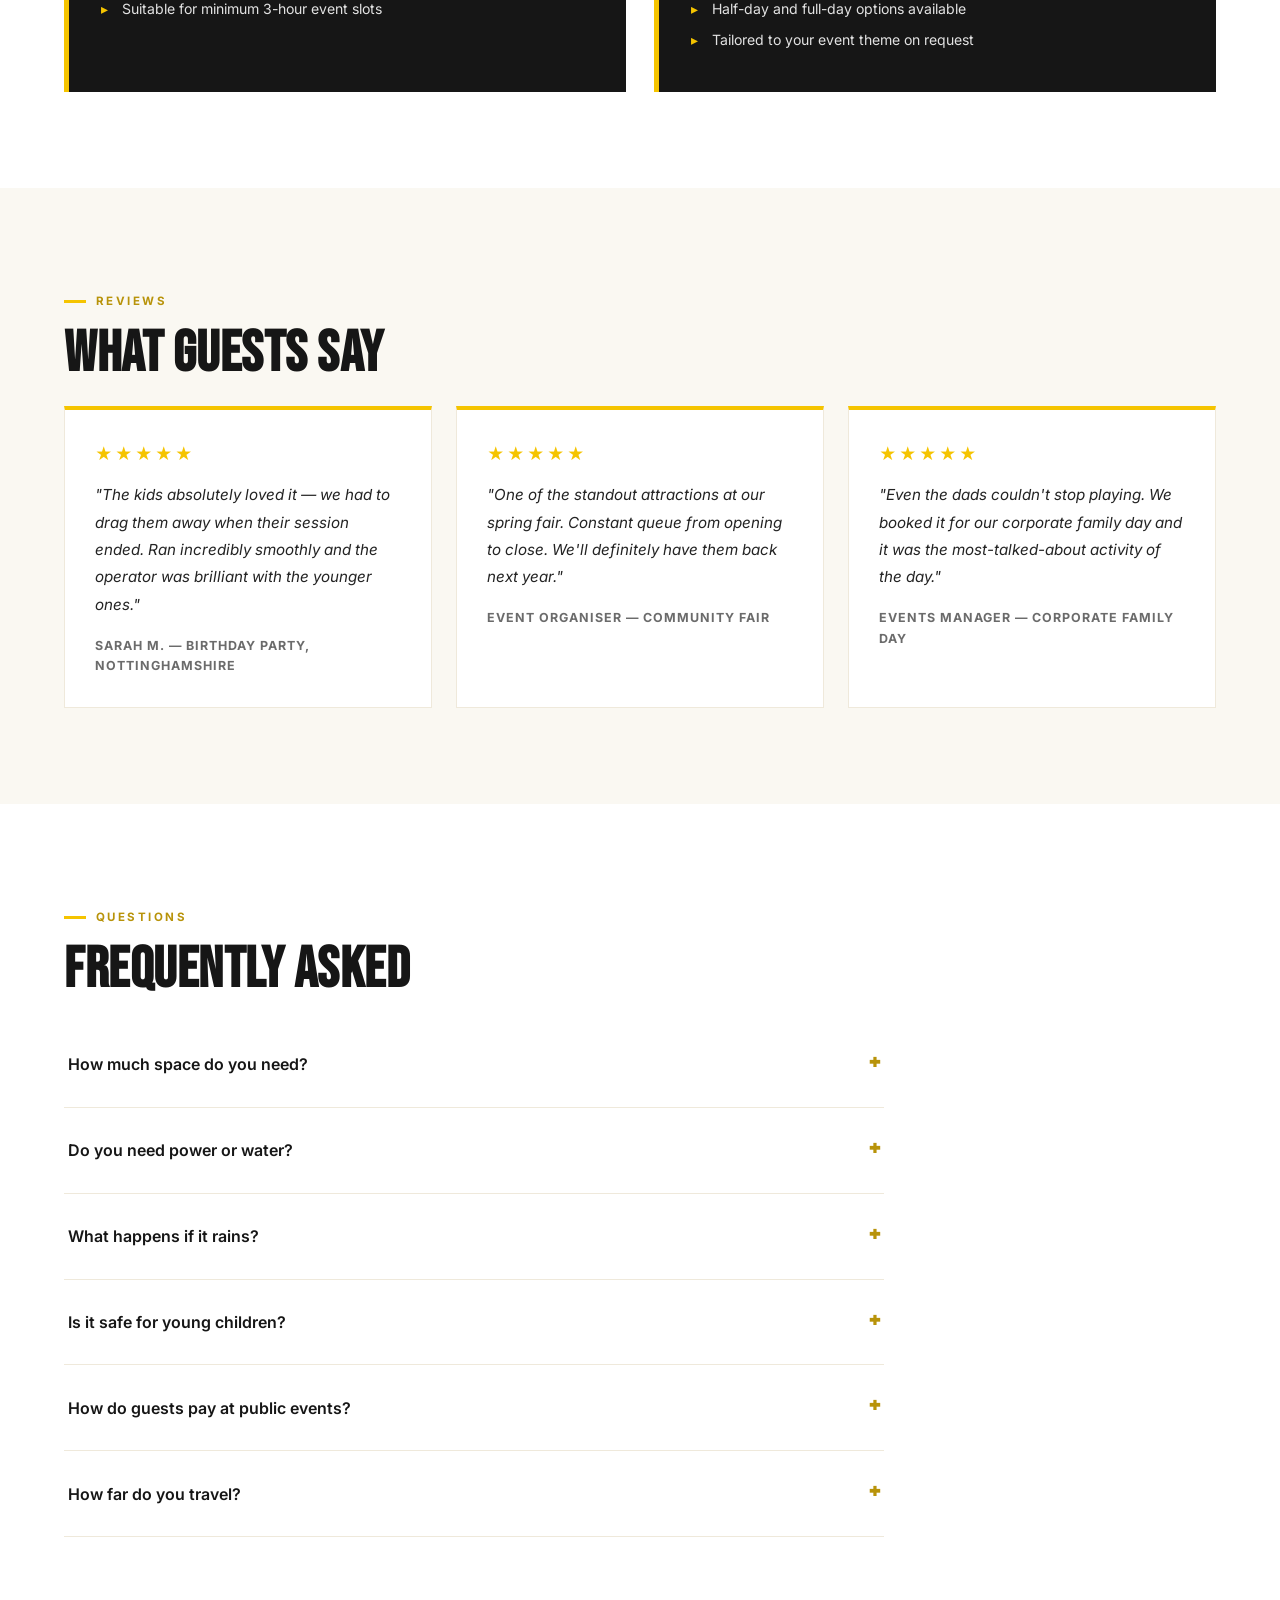
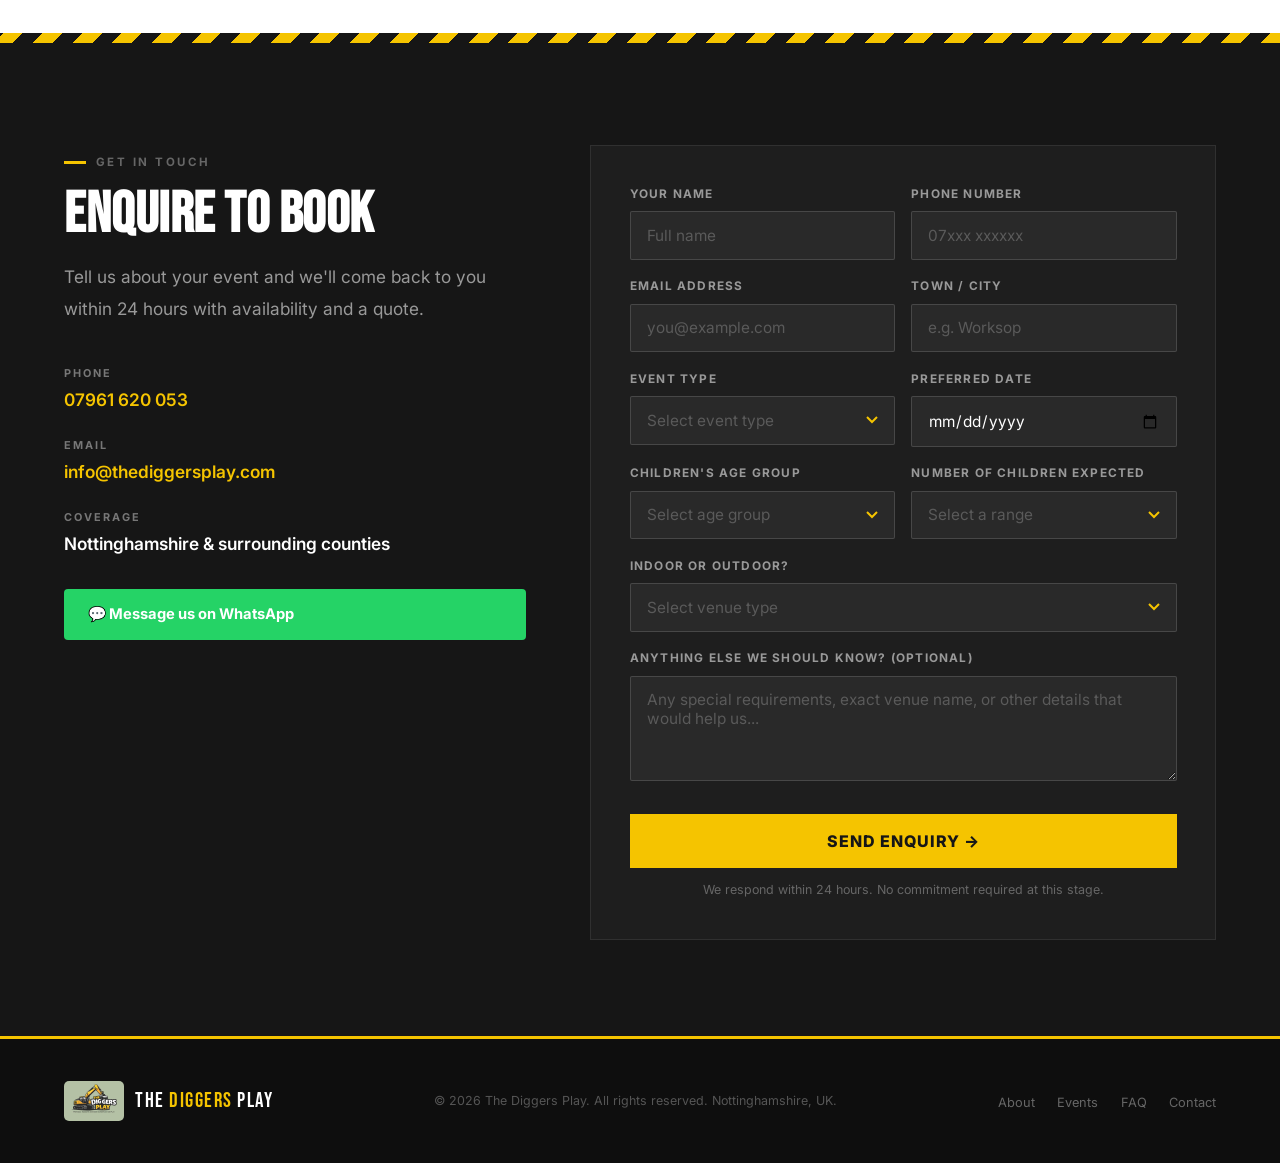
==== commit fe5fc6e7: "Add files via upload" ====
--- a/index.html
+++ b/index.html
@@ -19,7 +19,7 @@
   "name": "The Diggers Play",
   "description": "Portable RC digger play experience for festivals, birthday parties, schools and events.",
   "telephone": "+447961620053",
-  "email": "info@thediggersplay.co.uk",
+  "email": "info@thediggersplay.com",
   "areaServed": "Nottinghamshire, United Kingdom",
   "priceRange": "££"
 }
@@ -884,7 +884,7 @@
         </div>
         <div class="c-item">
           <div class="c-label">Email</div>
-          <div class="c-value"><a href="mailto:info@thediggersplay.co.uk">info@thediggersplay.co.uk</a></div>
+          <div class="c-value"><a href="mailto:info@thediggersplay.com">info@thediggersplay.com</a></div>
         </div>
         <div class="c-item">
           <div class="c-label">Coverage</div>
@@ -900,8 +900,8 @@
       <div class="form-success" id="formSuccess">
         ✅ <strong>Thank you!</strong> Your enquiry has been sent. We'll get back to you within 24 hours.
       </div>
-      <form name="booking" method="POST" data-netlify="true" netlify-honeypot="bot-field" id="bookingForm">
-        <input type="hidden" name="form-name" value="booking">
+      <form name="digger-play-enquiry" method="POST" data-netlify="true" netlify-honeypot="bot-field" id="bookingForm">
+        <input type="hidden" name="form-name" value="digger-play-enquiry">
         <p class="hidden-field">
           <label>Don't fill this out: <input name="bot-field"></label>
         </p>
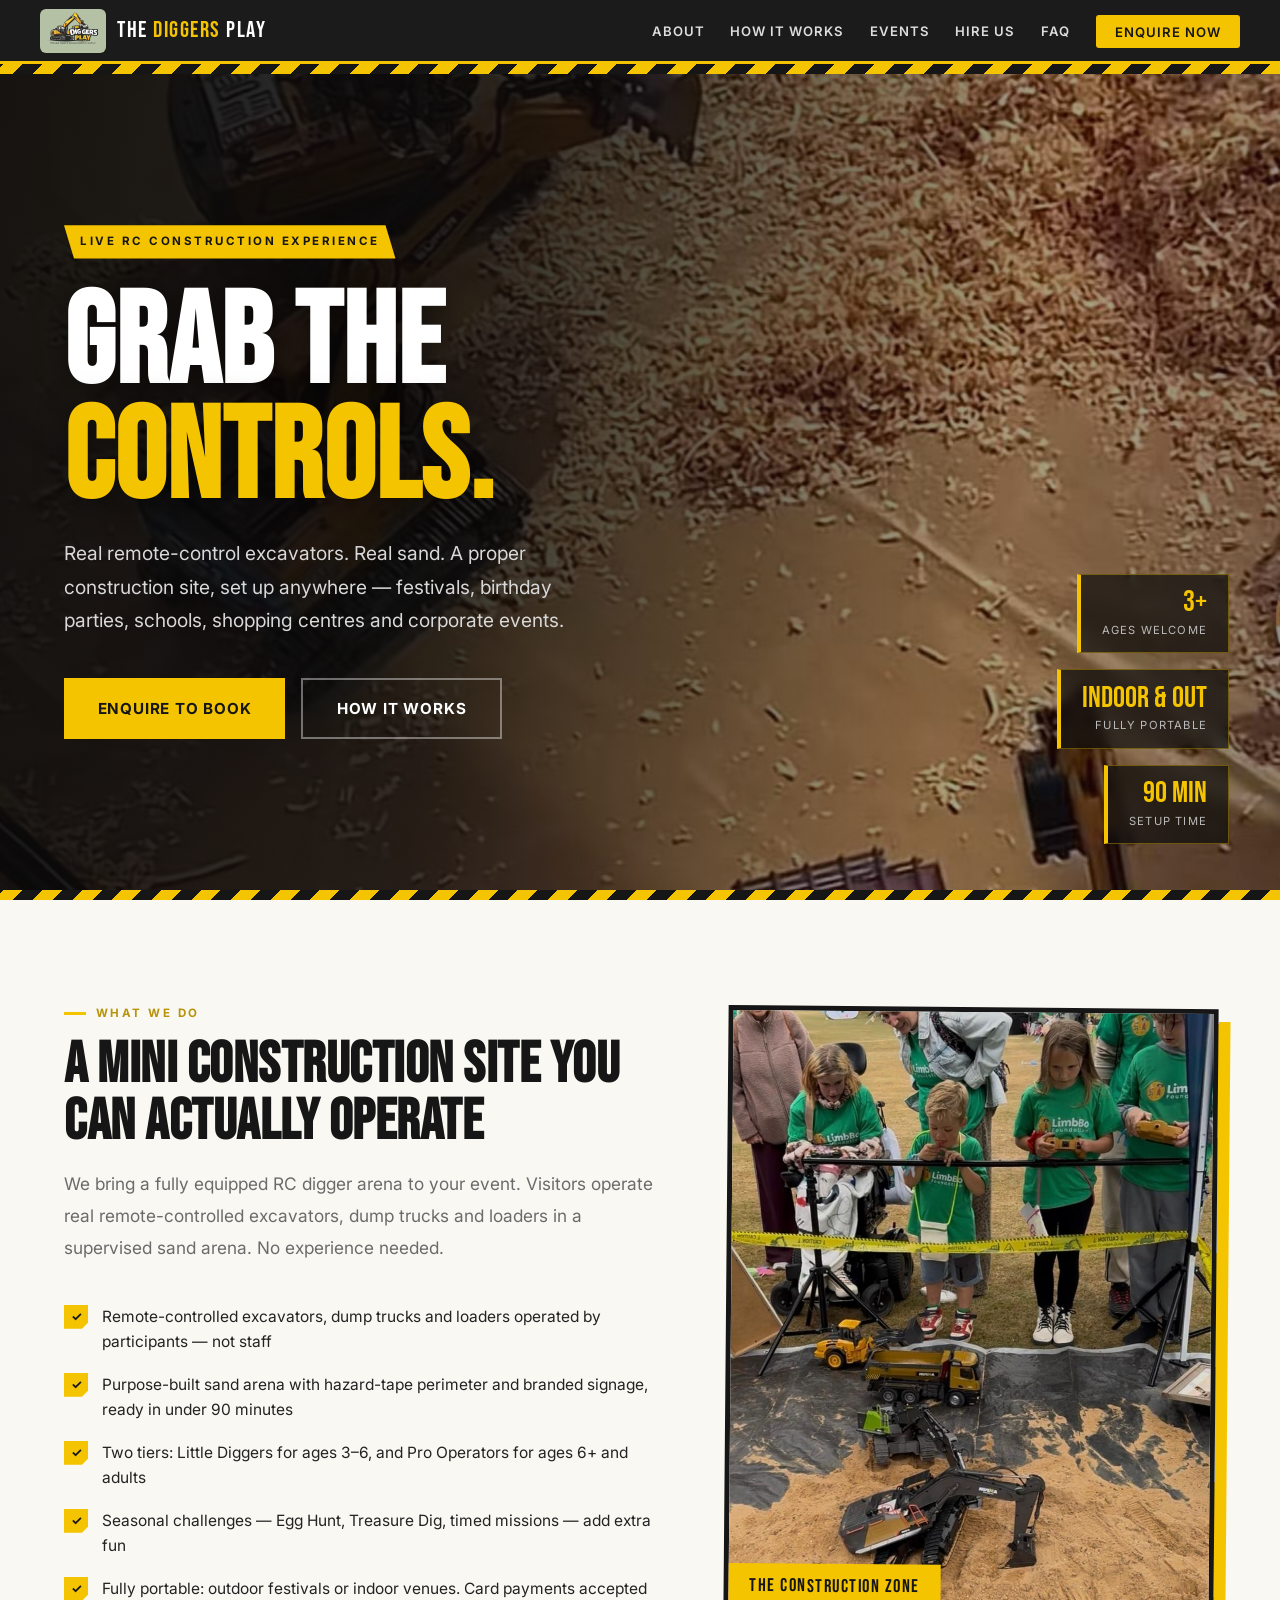
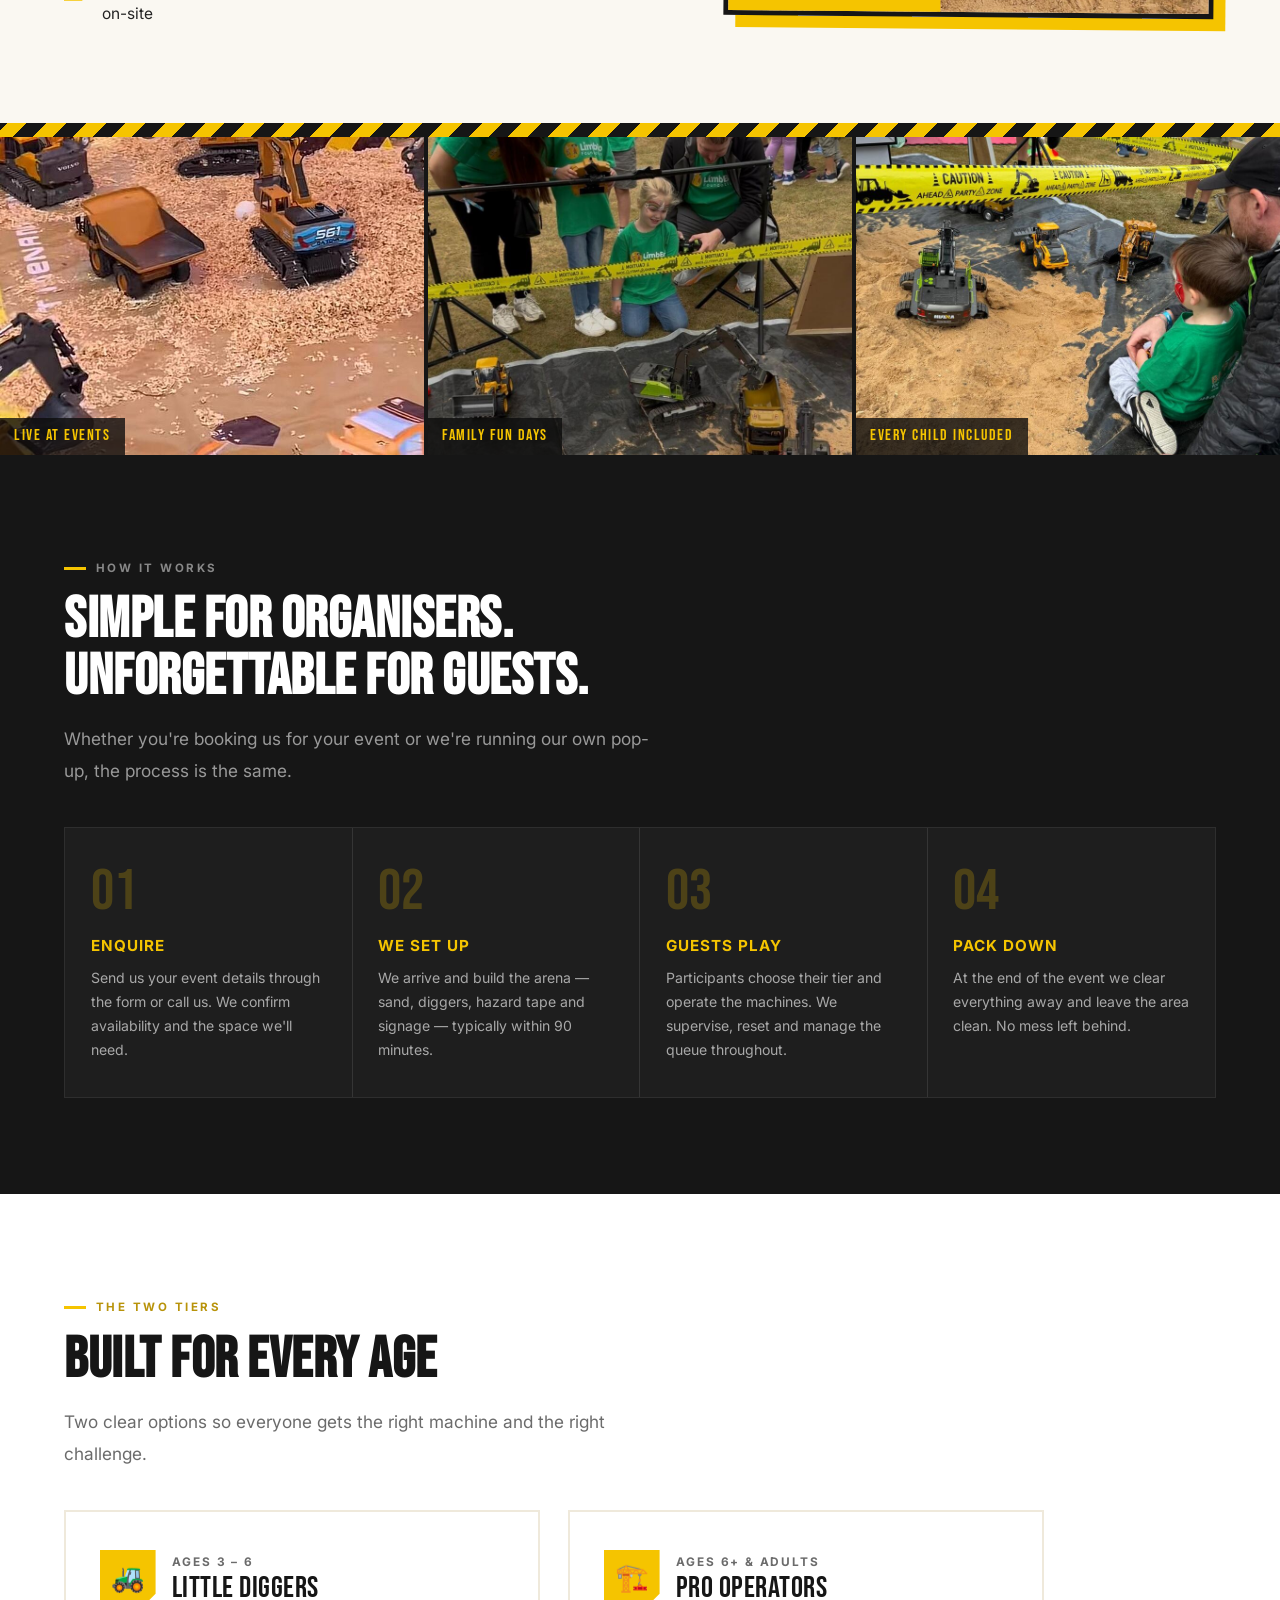
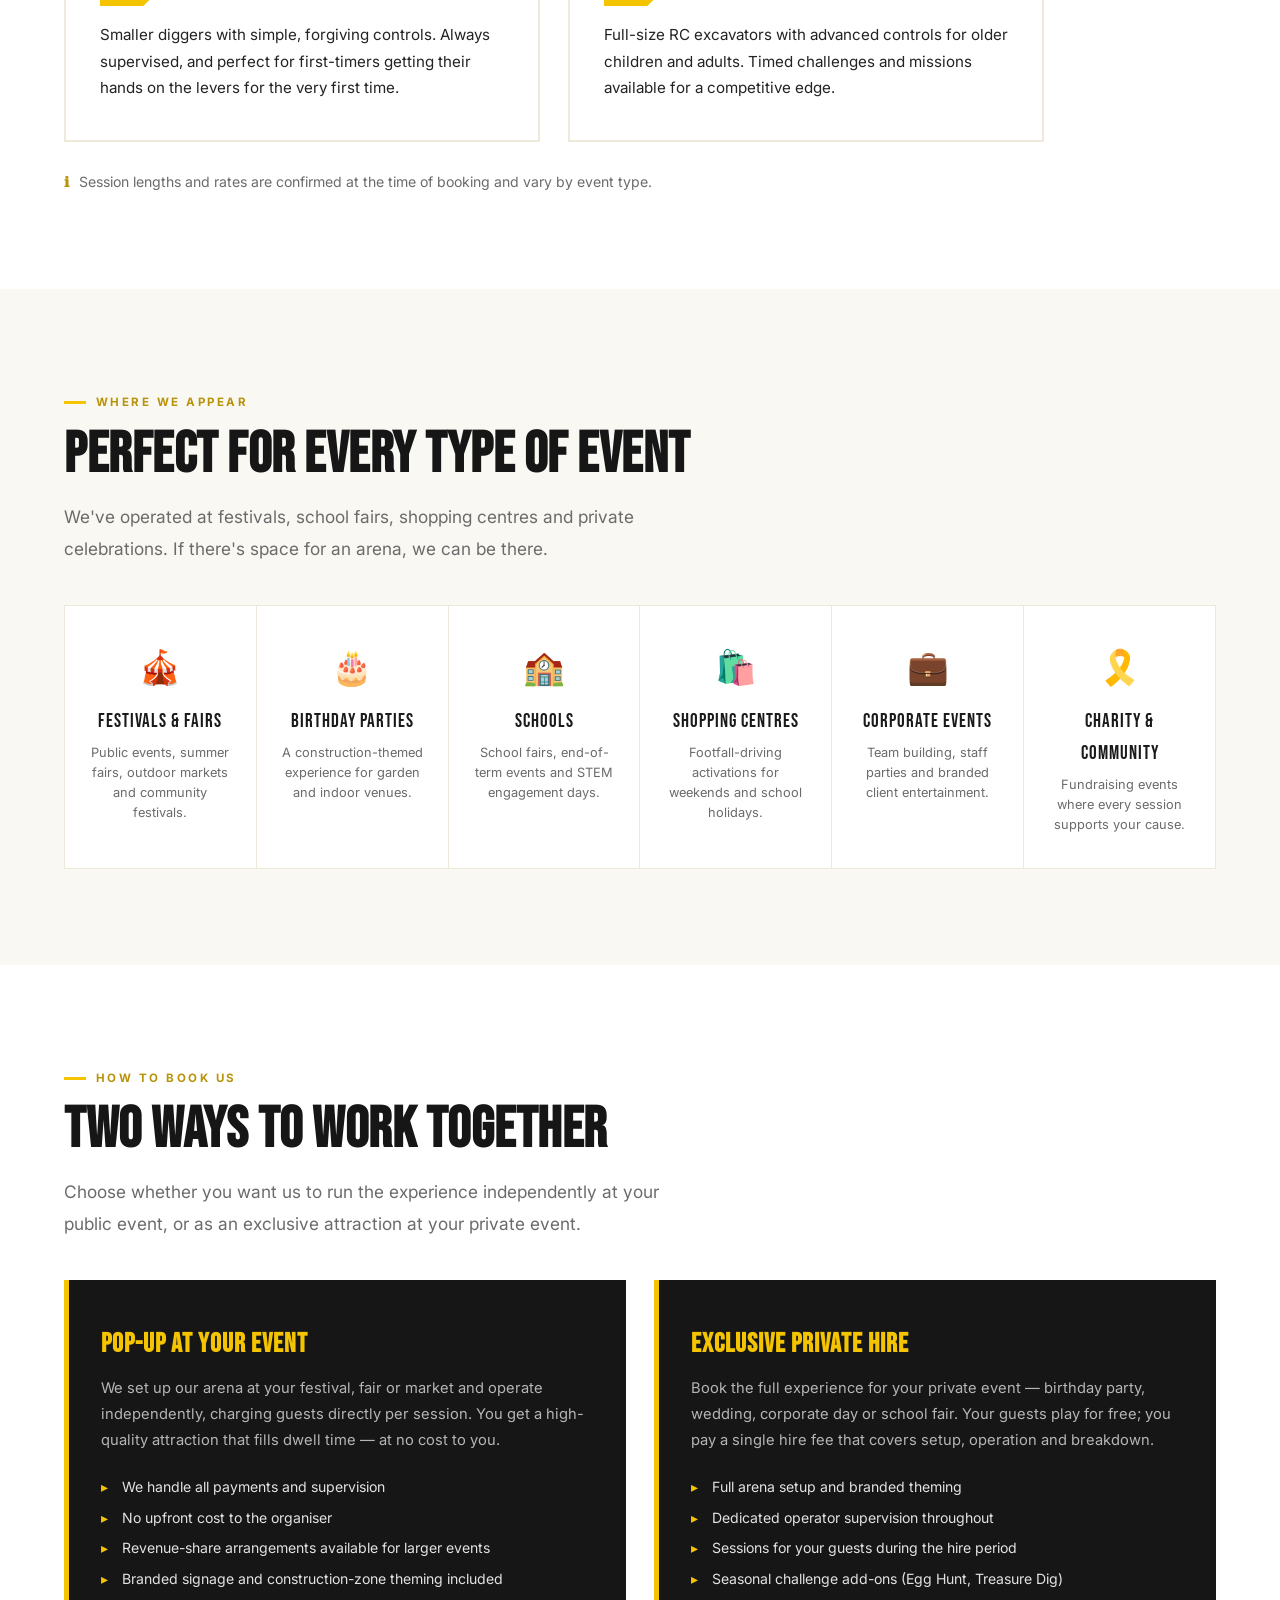
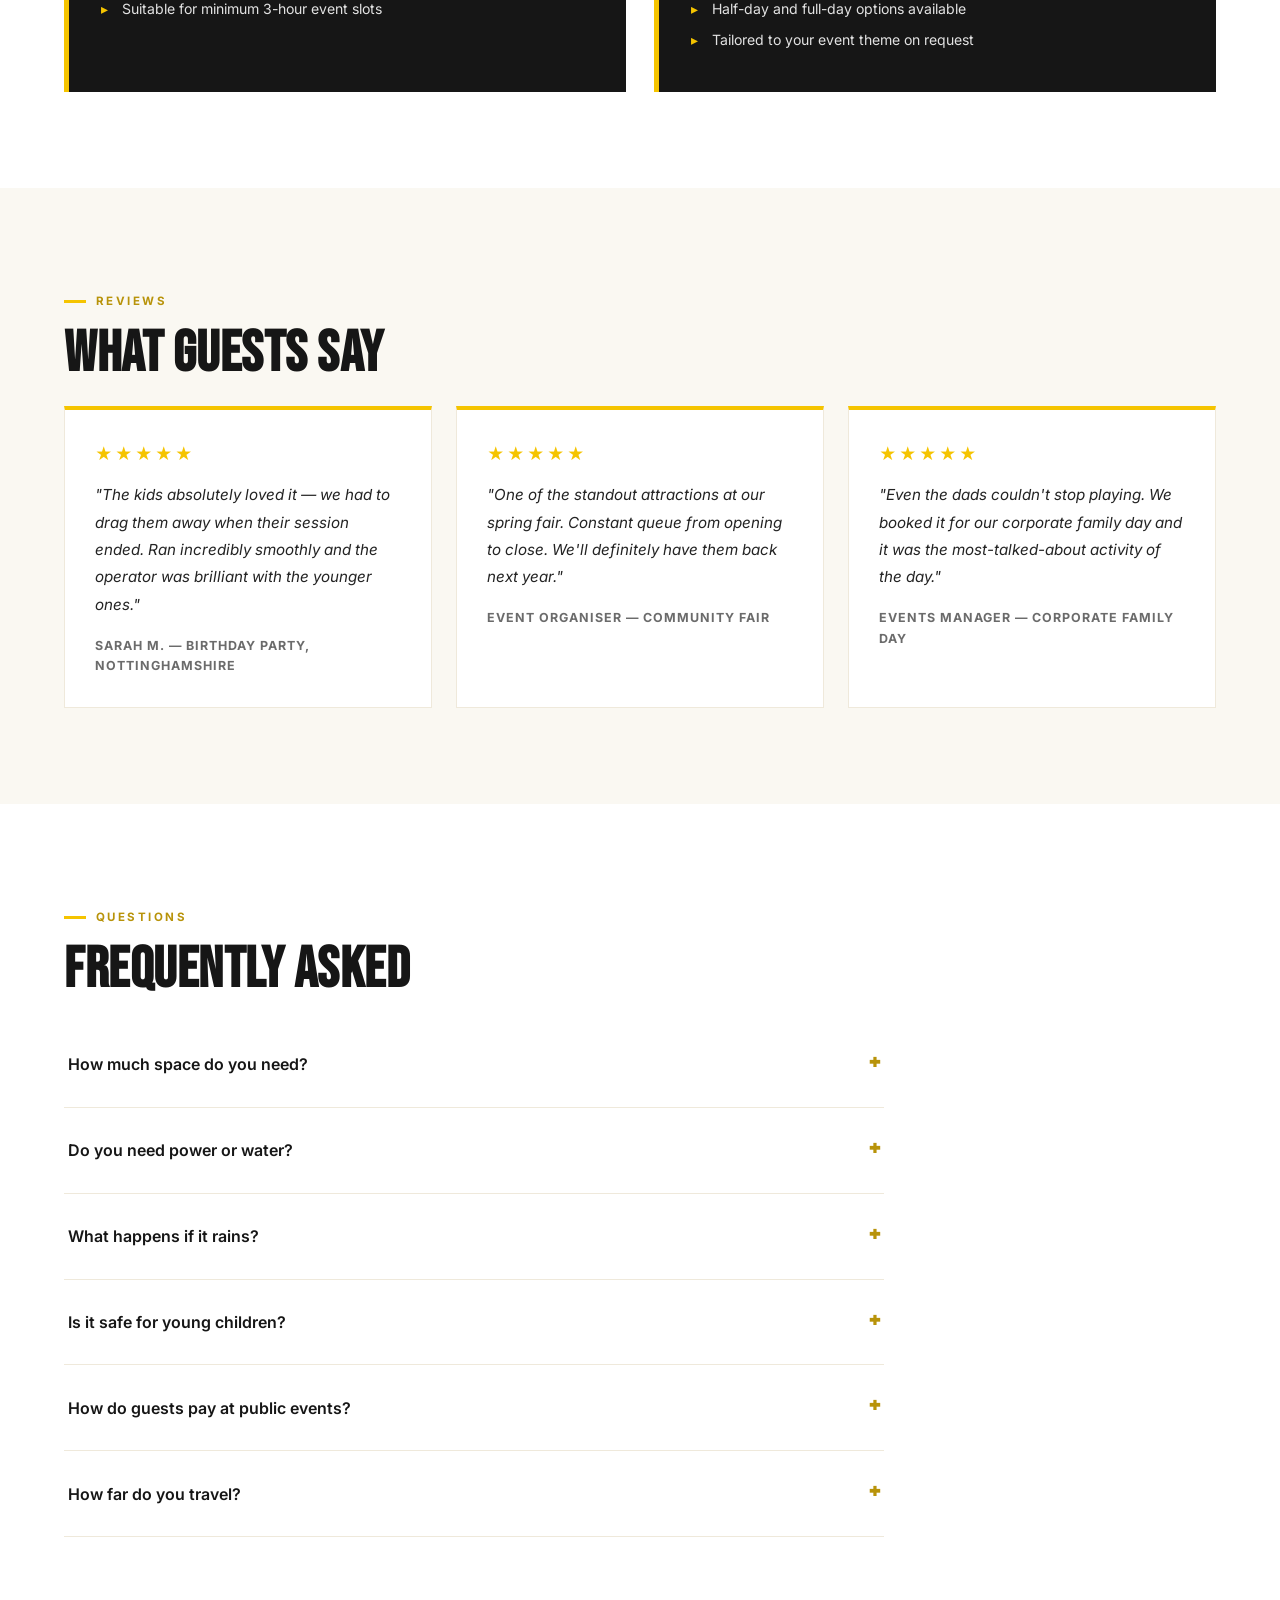
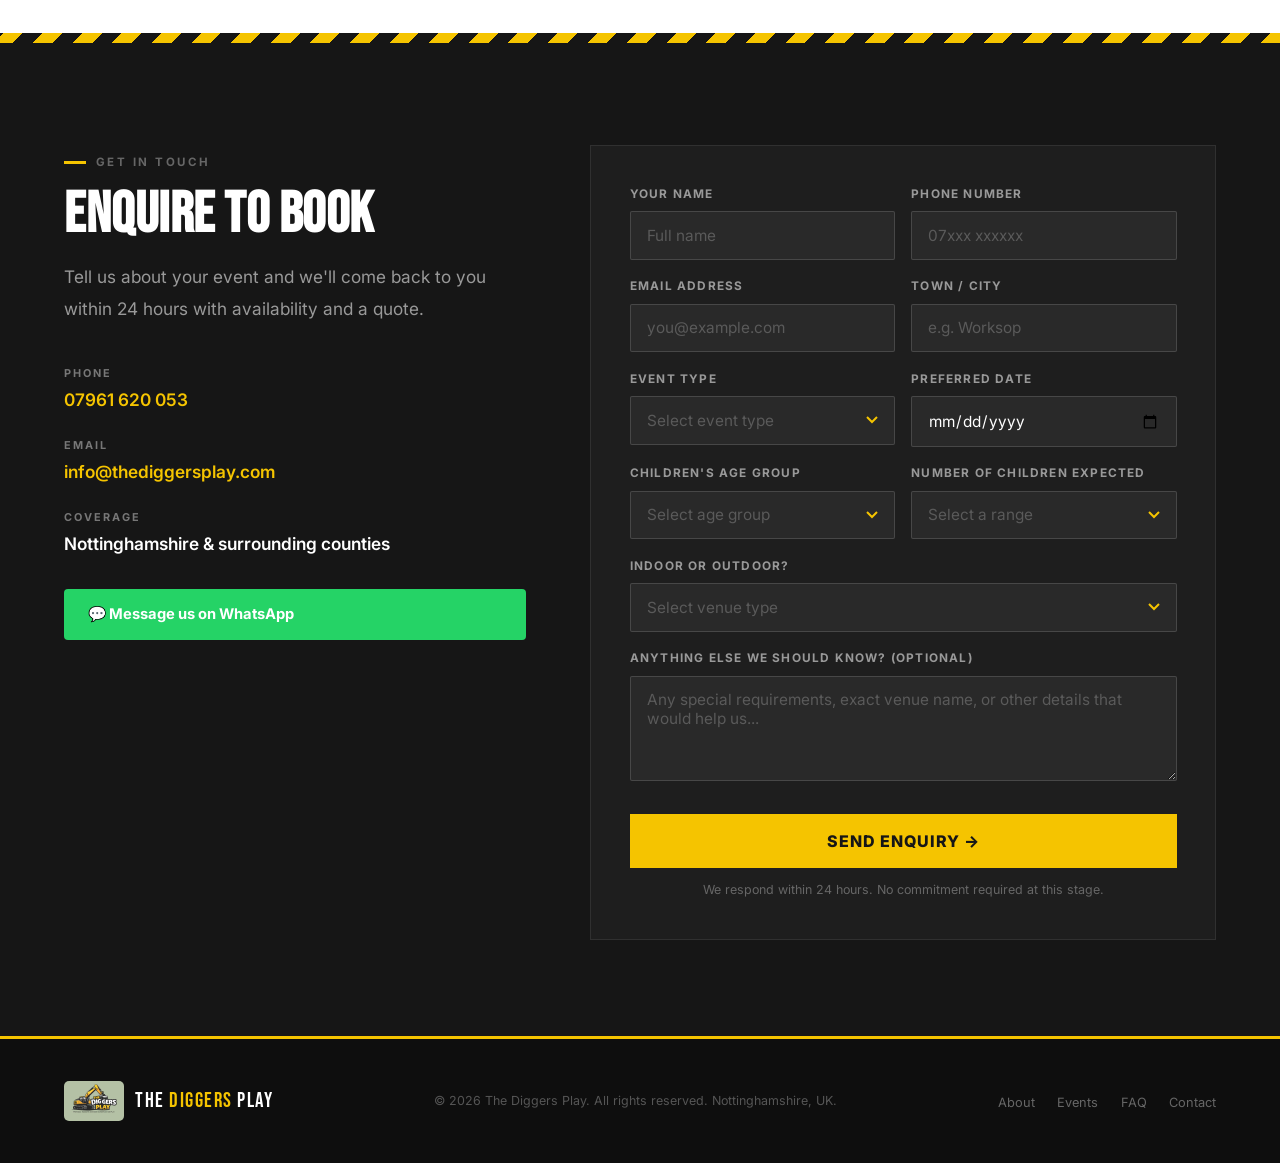
==== commit 3bbae3fe: "Add files via upload" ====
--- a/index.html
+++ b/index.html
@@ -675,7 +675,7 @@
       </ul>
     </div>
     <div class="what-photo">
-      <img src="[data-uri]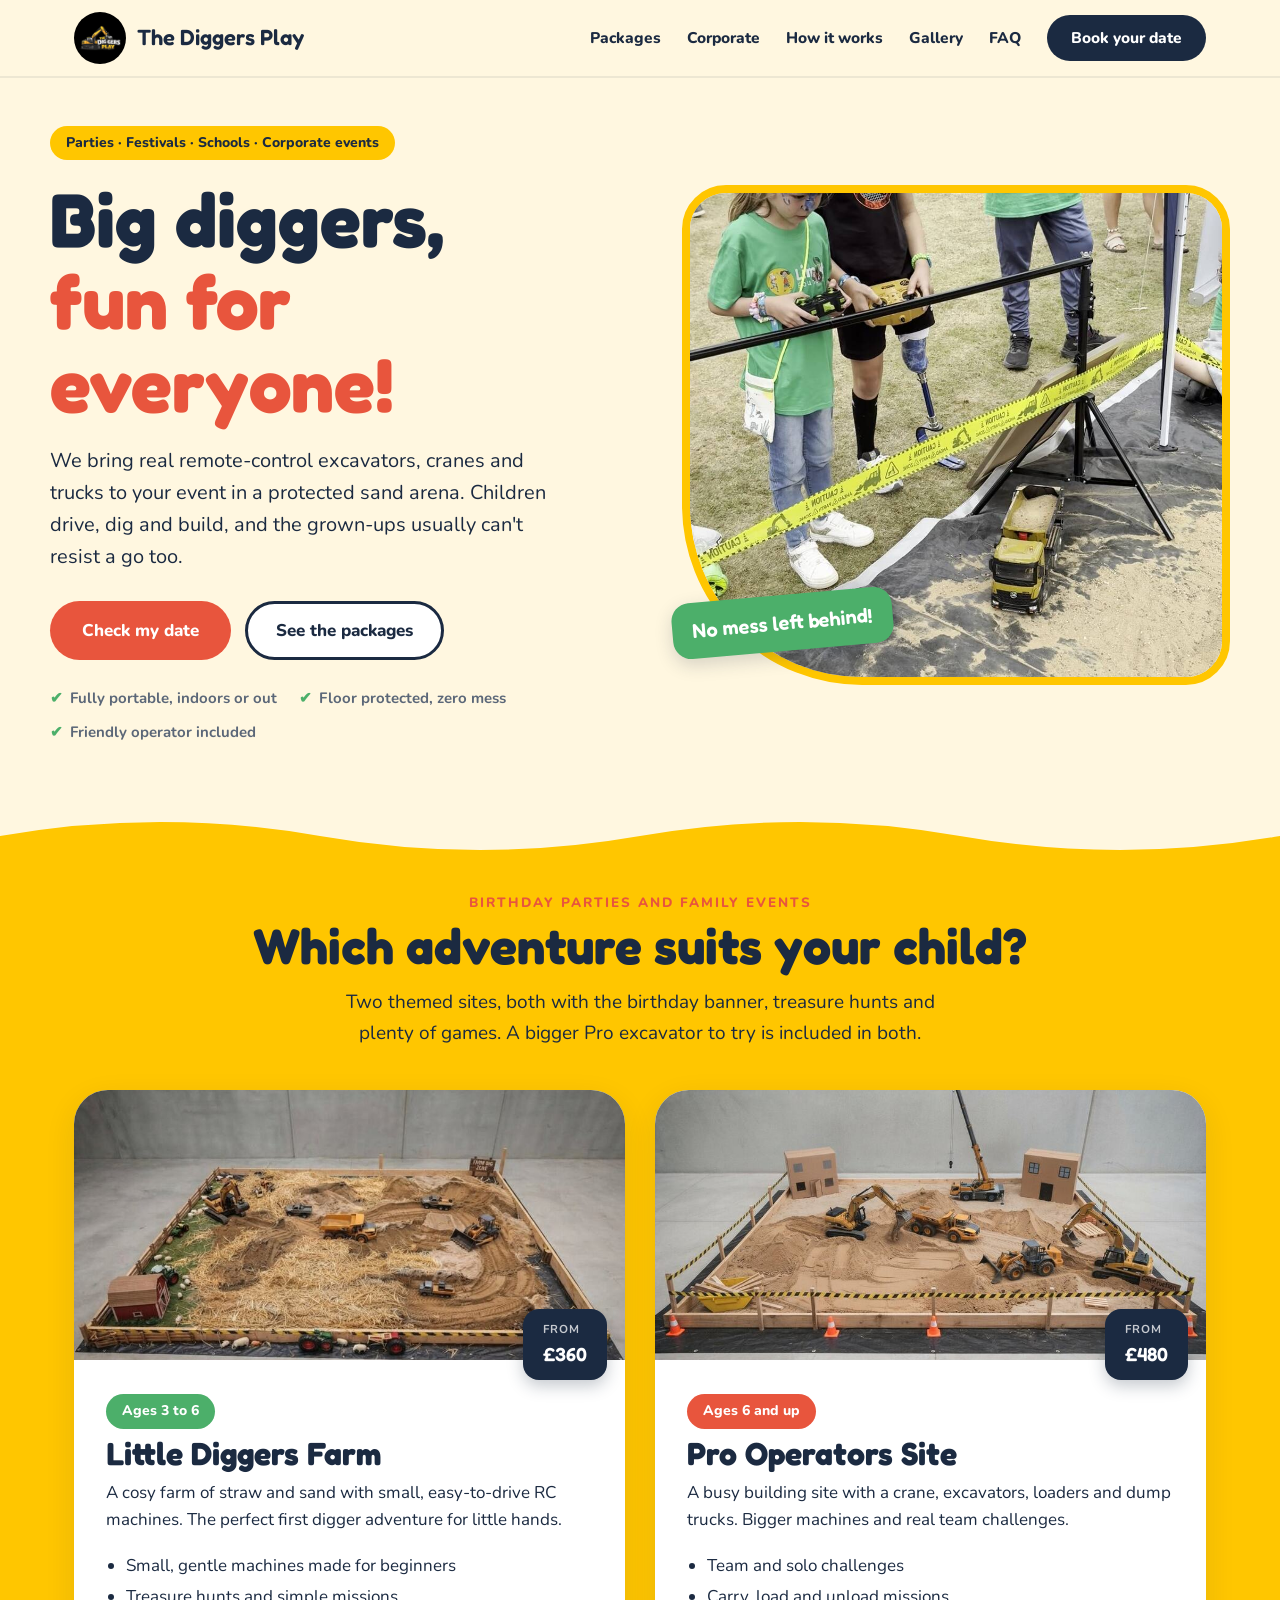
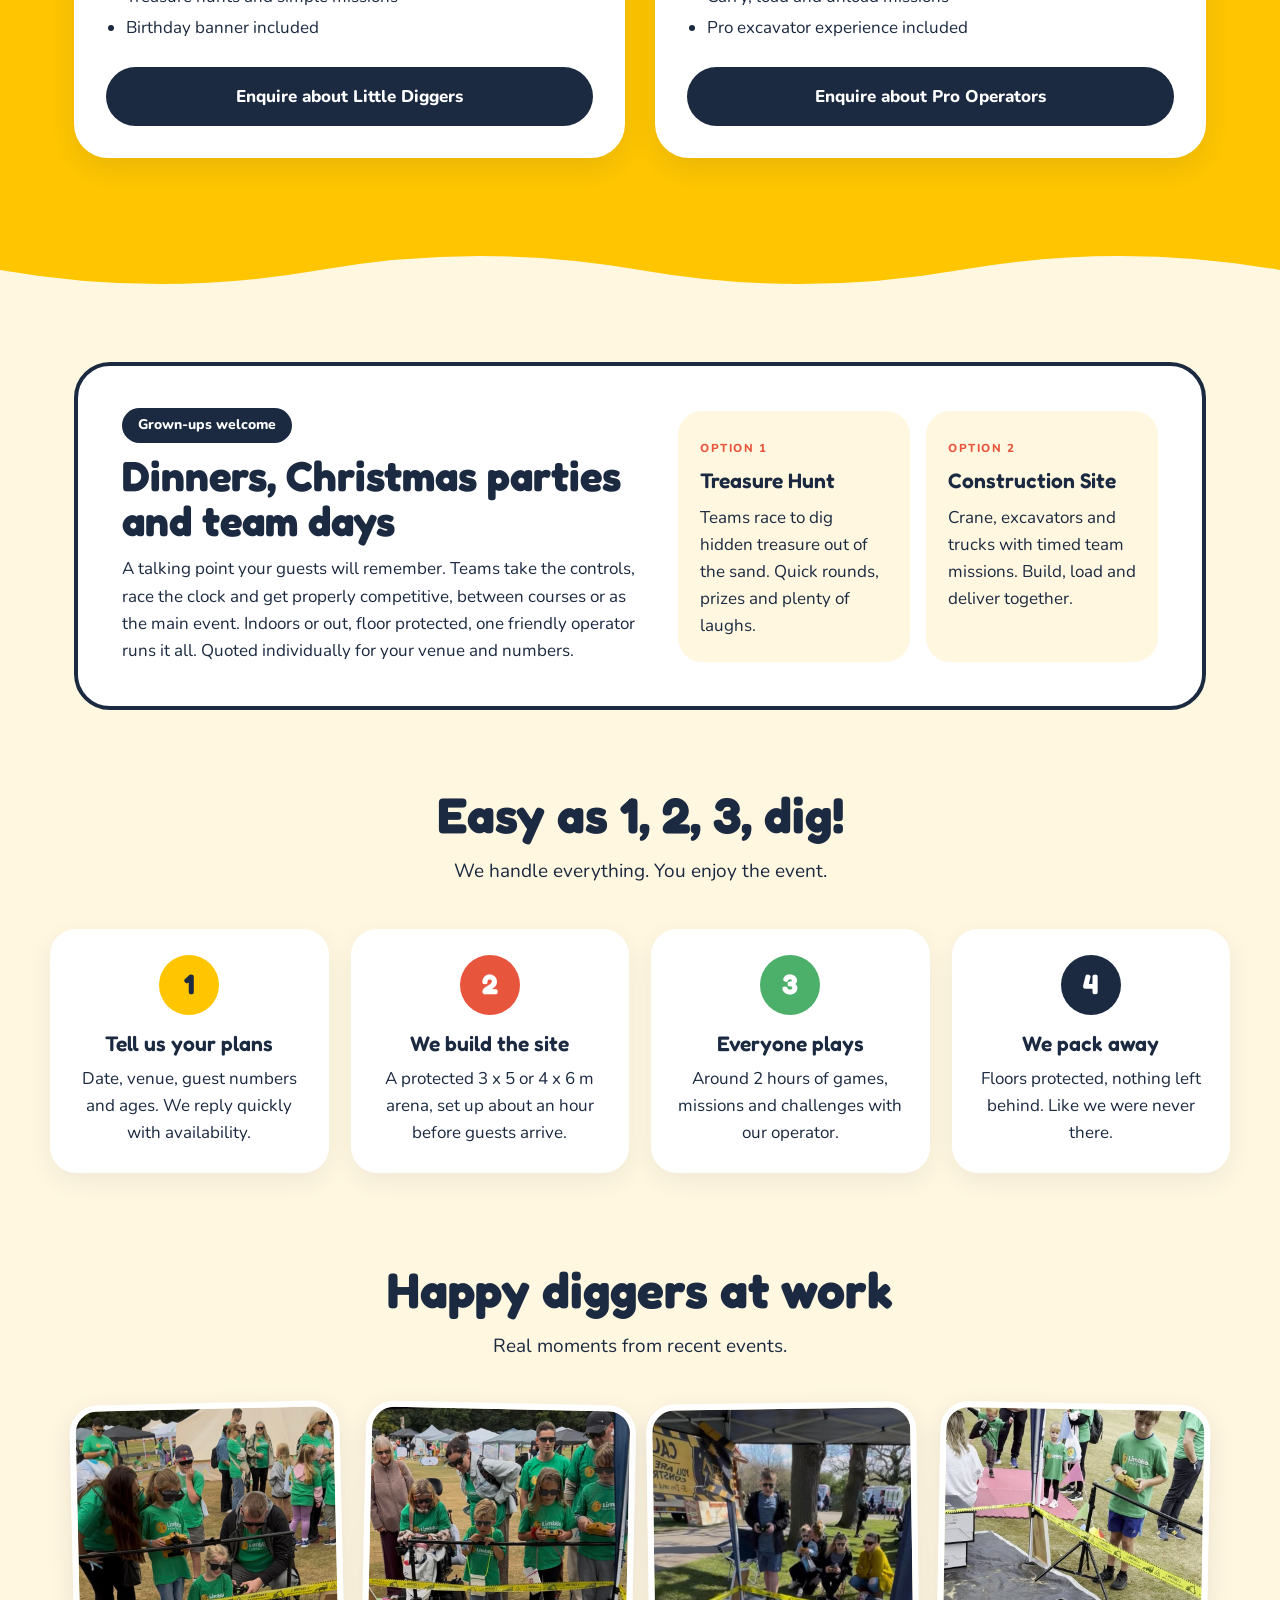
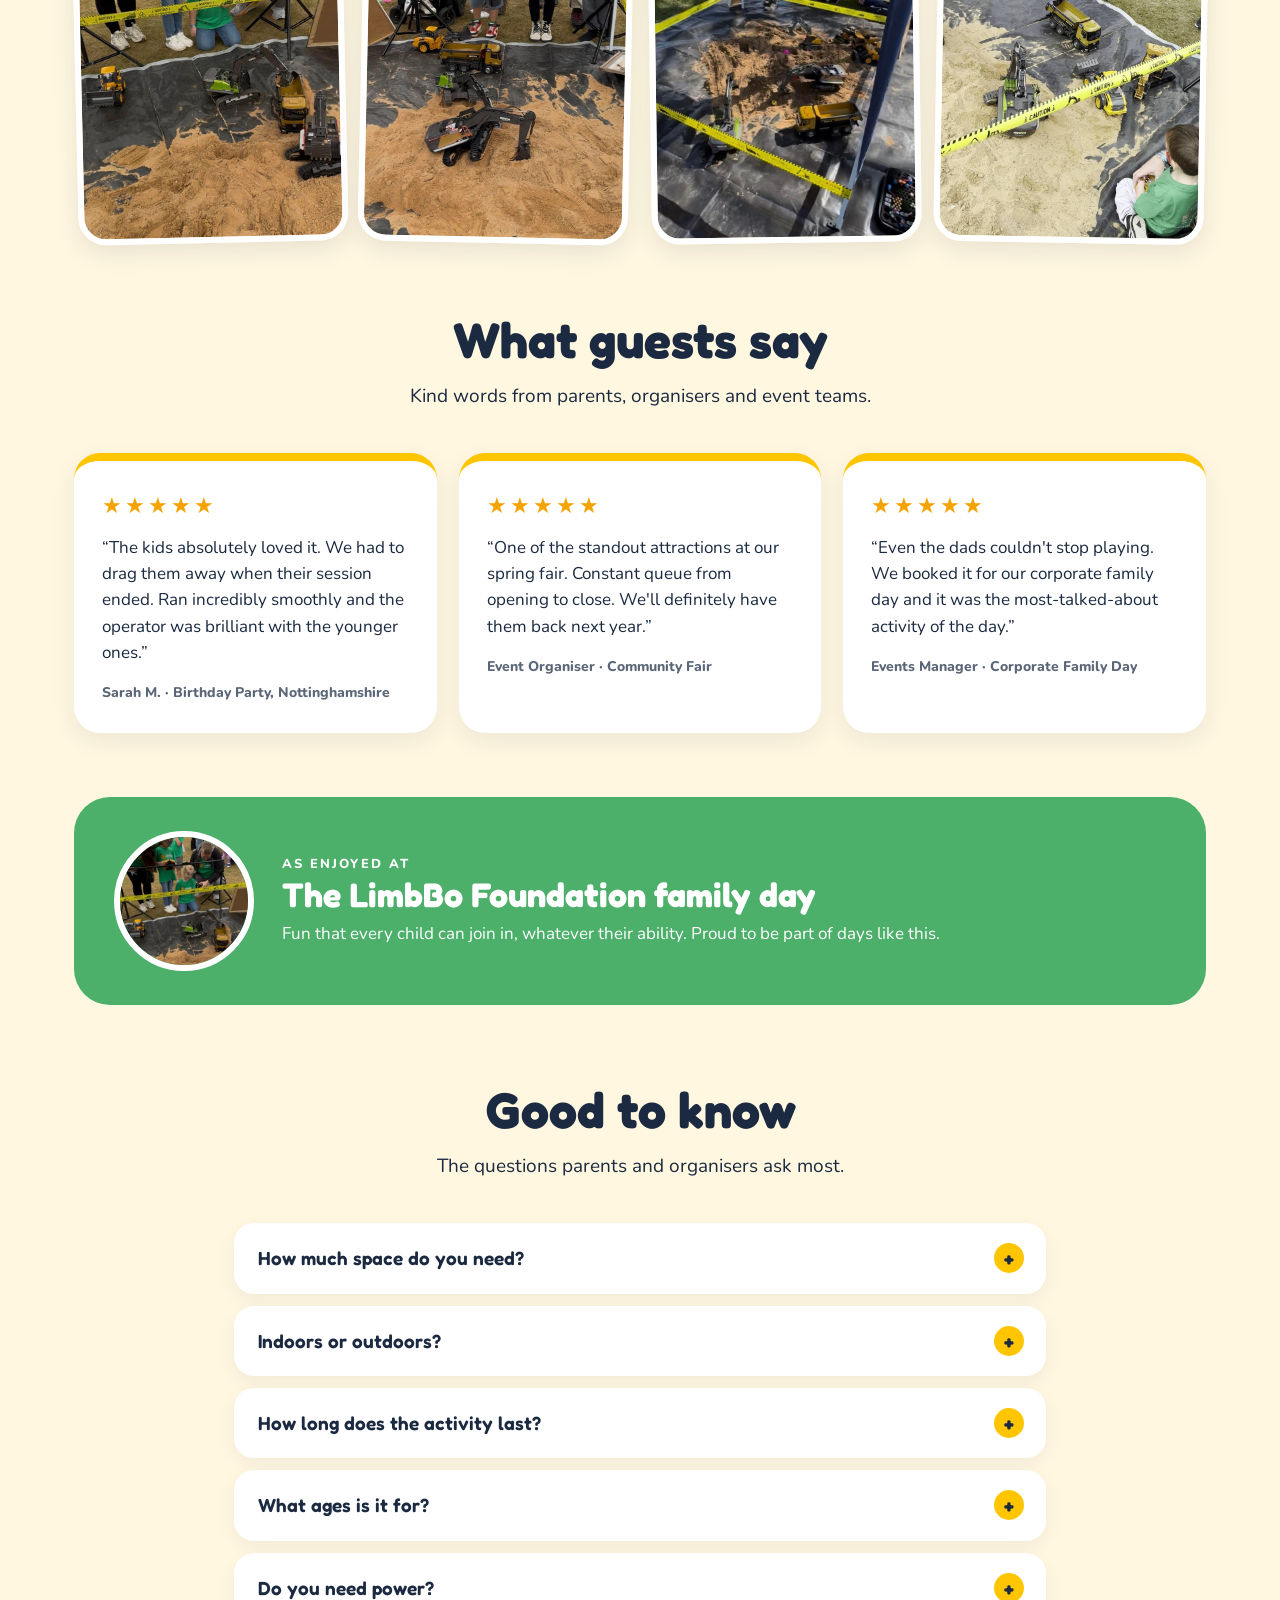
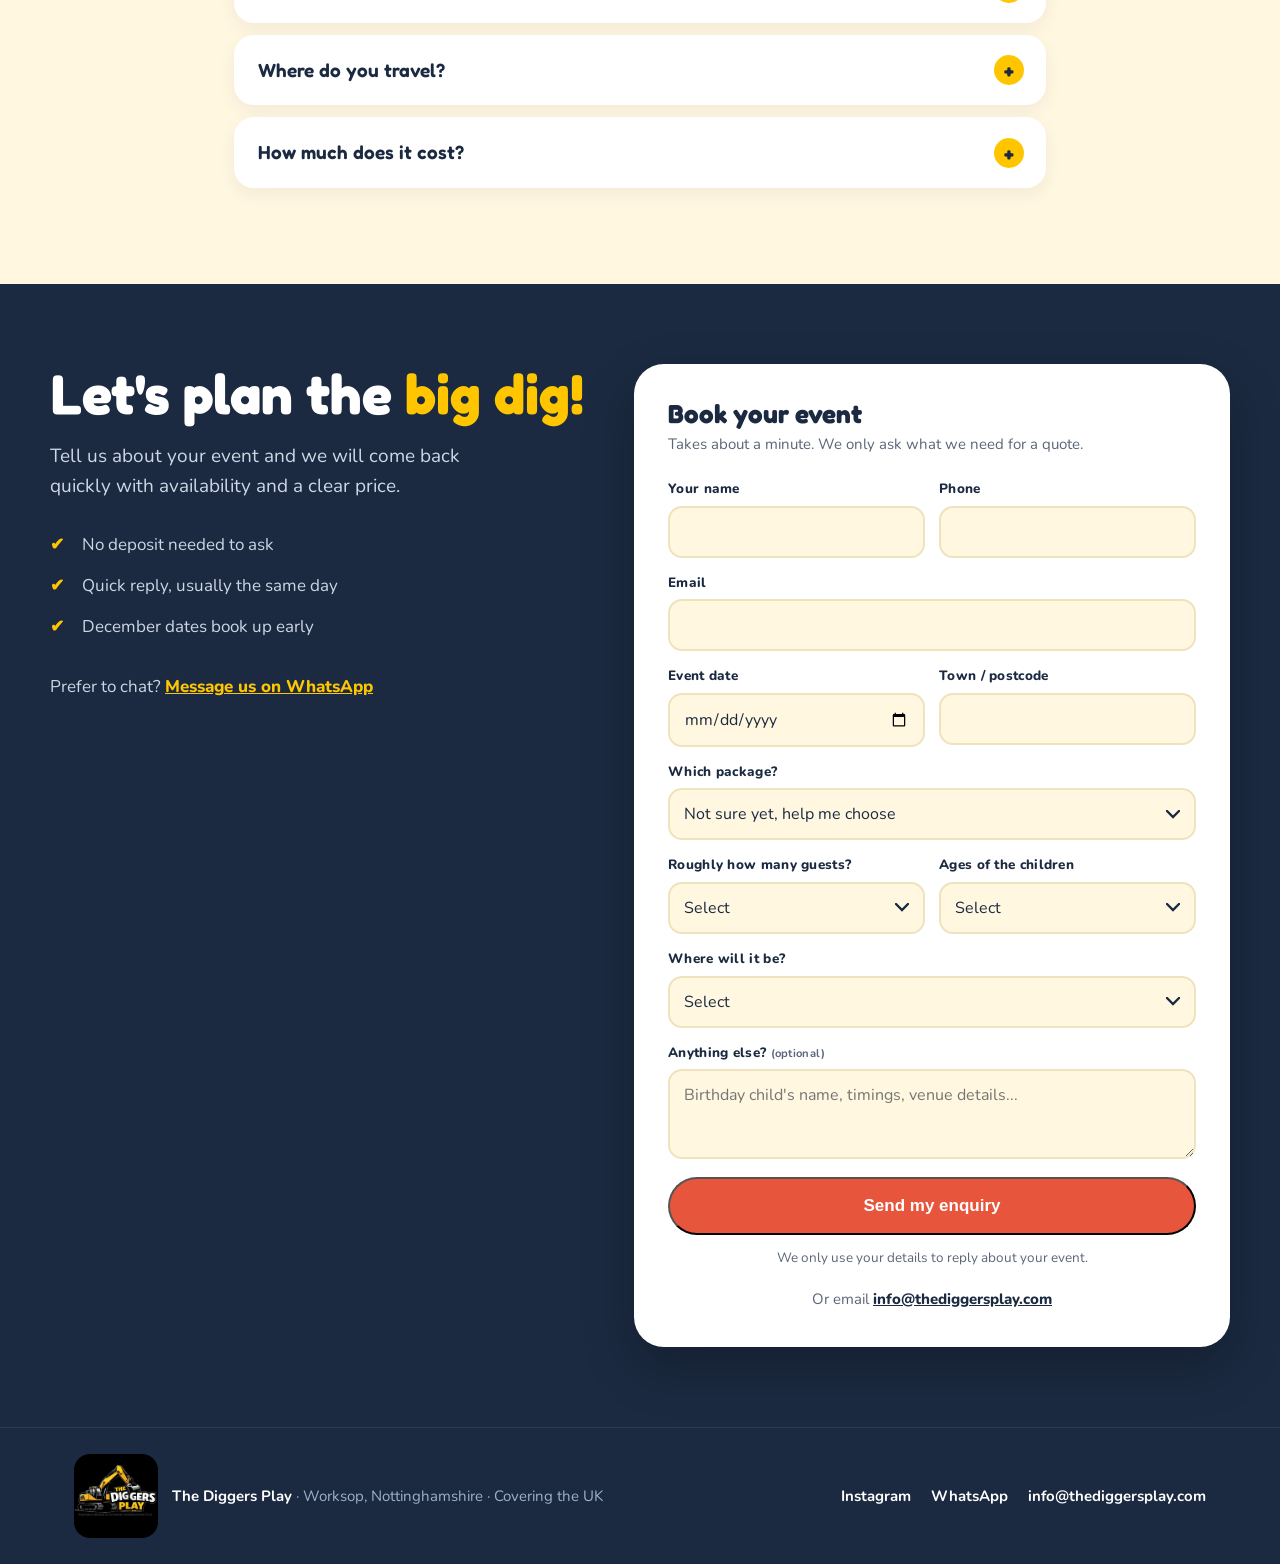
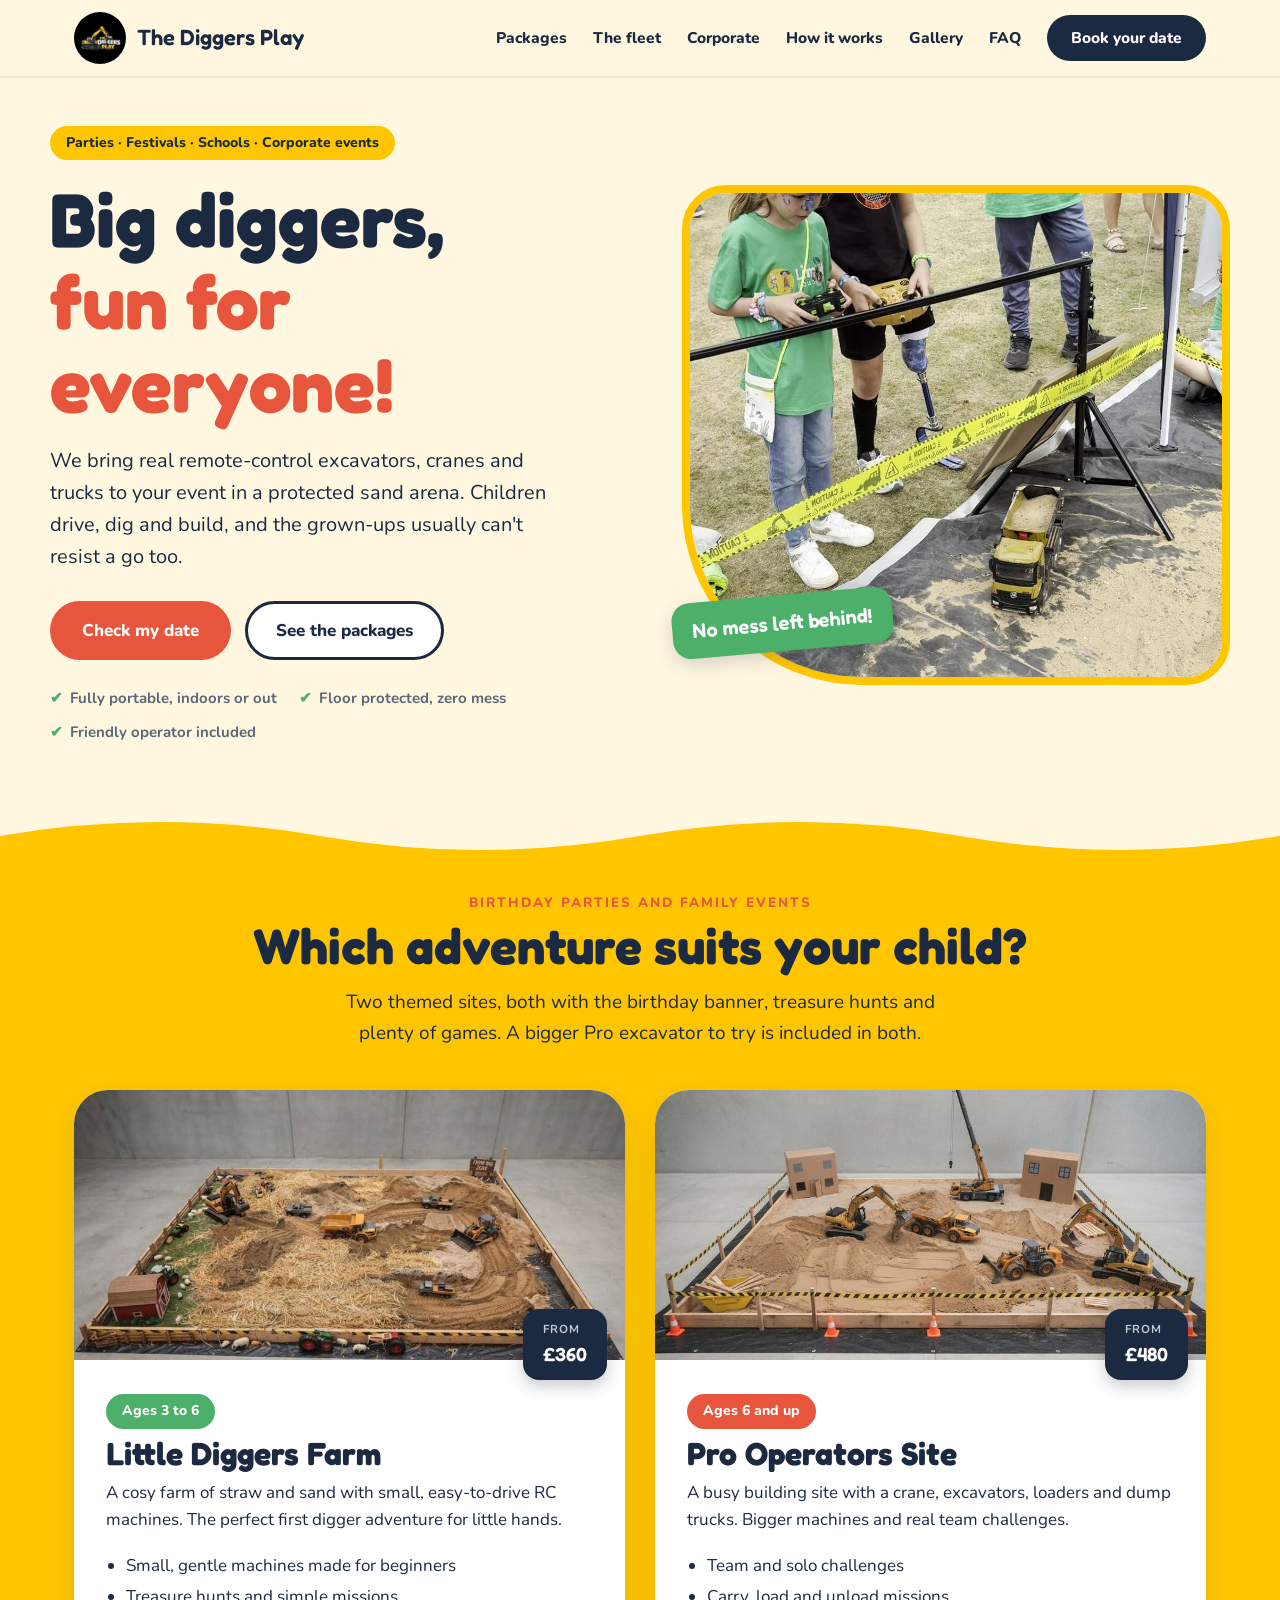
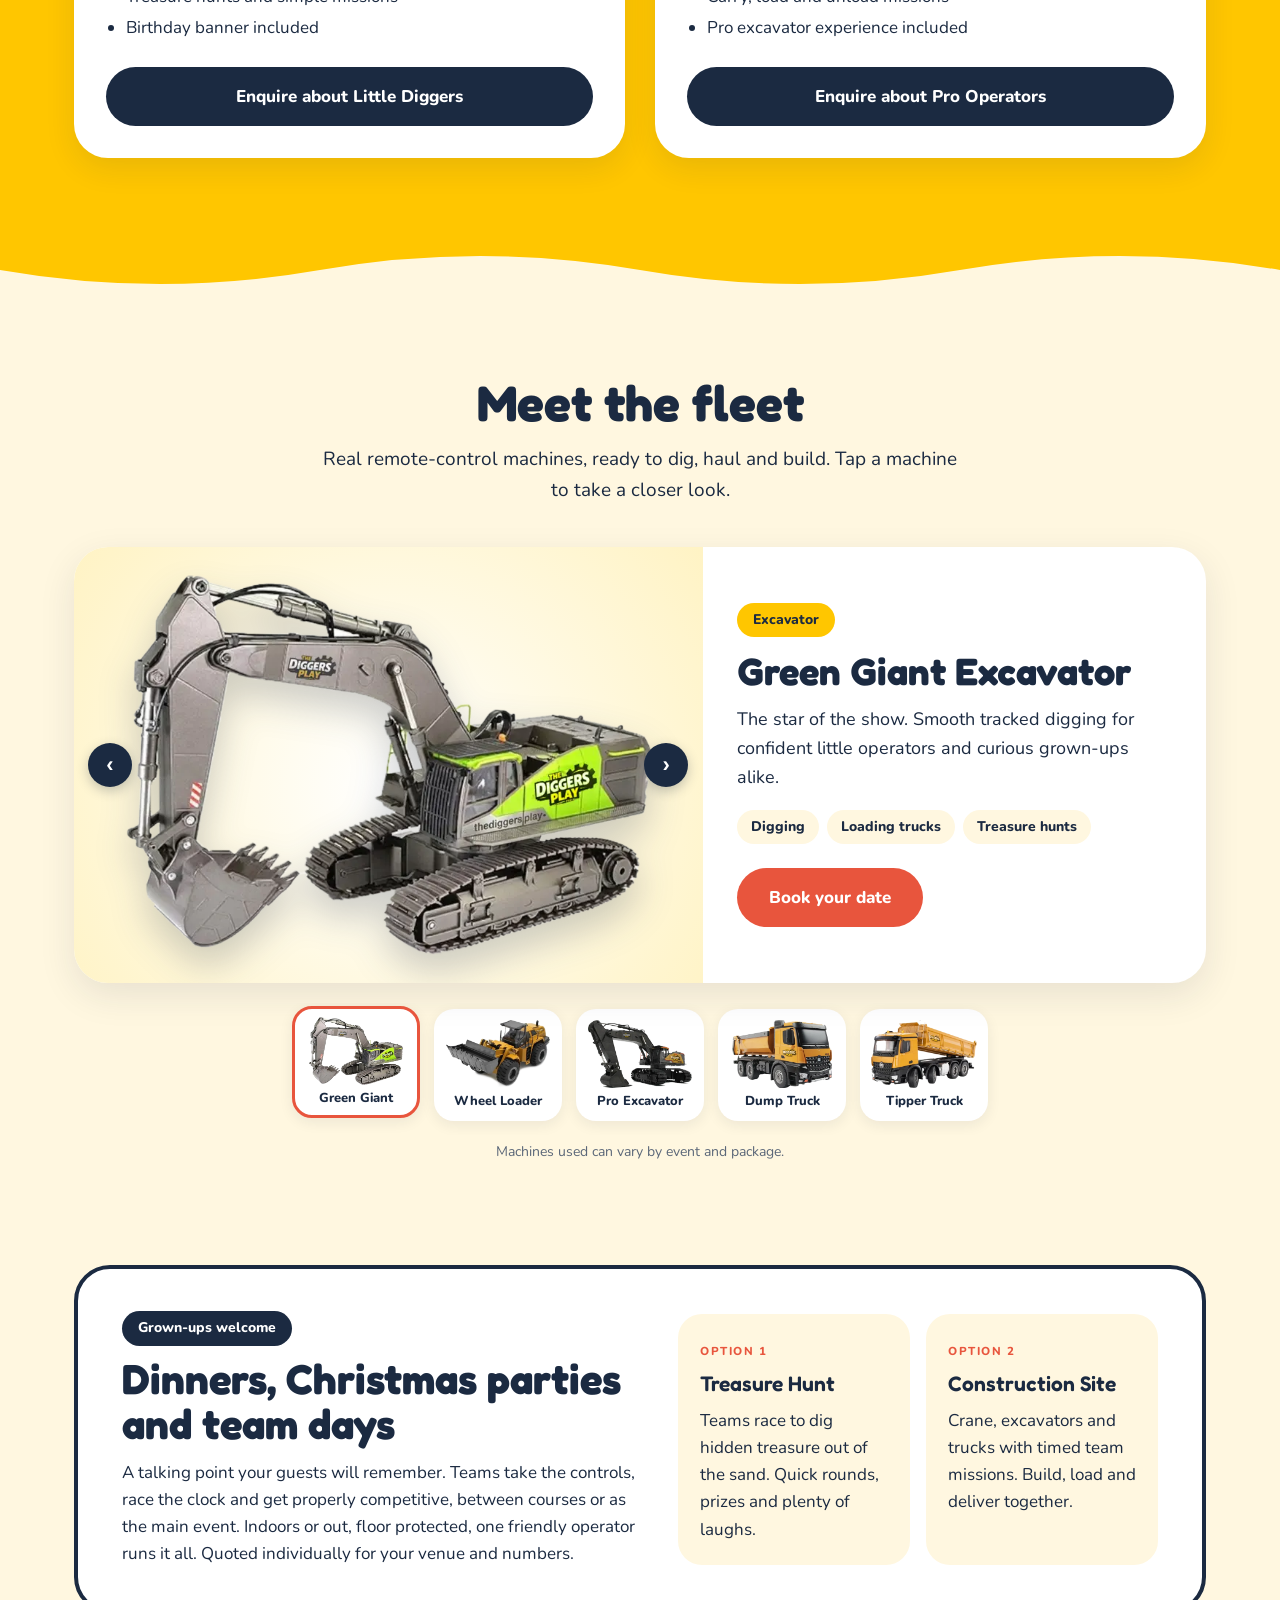
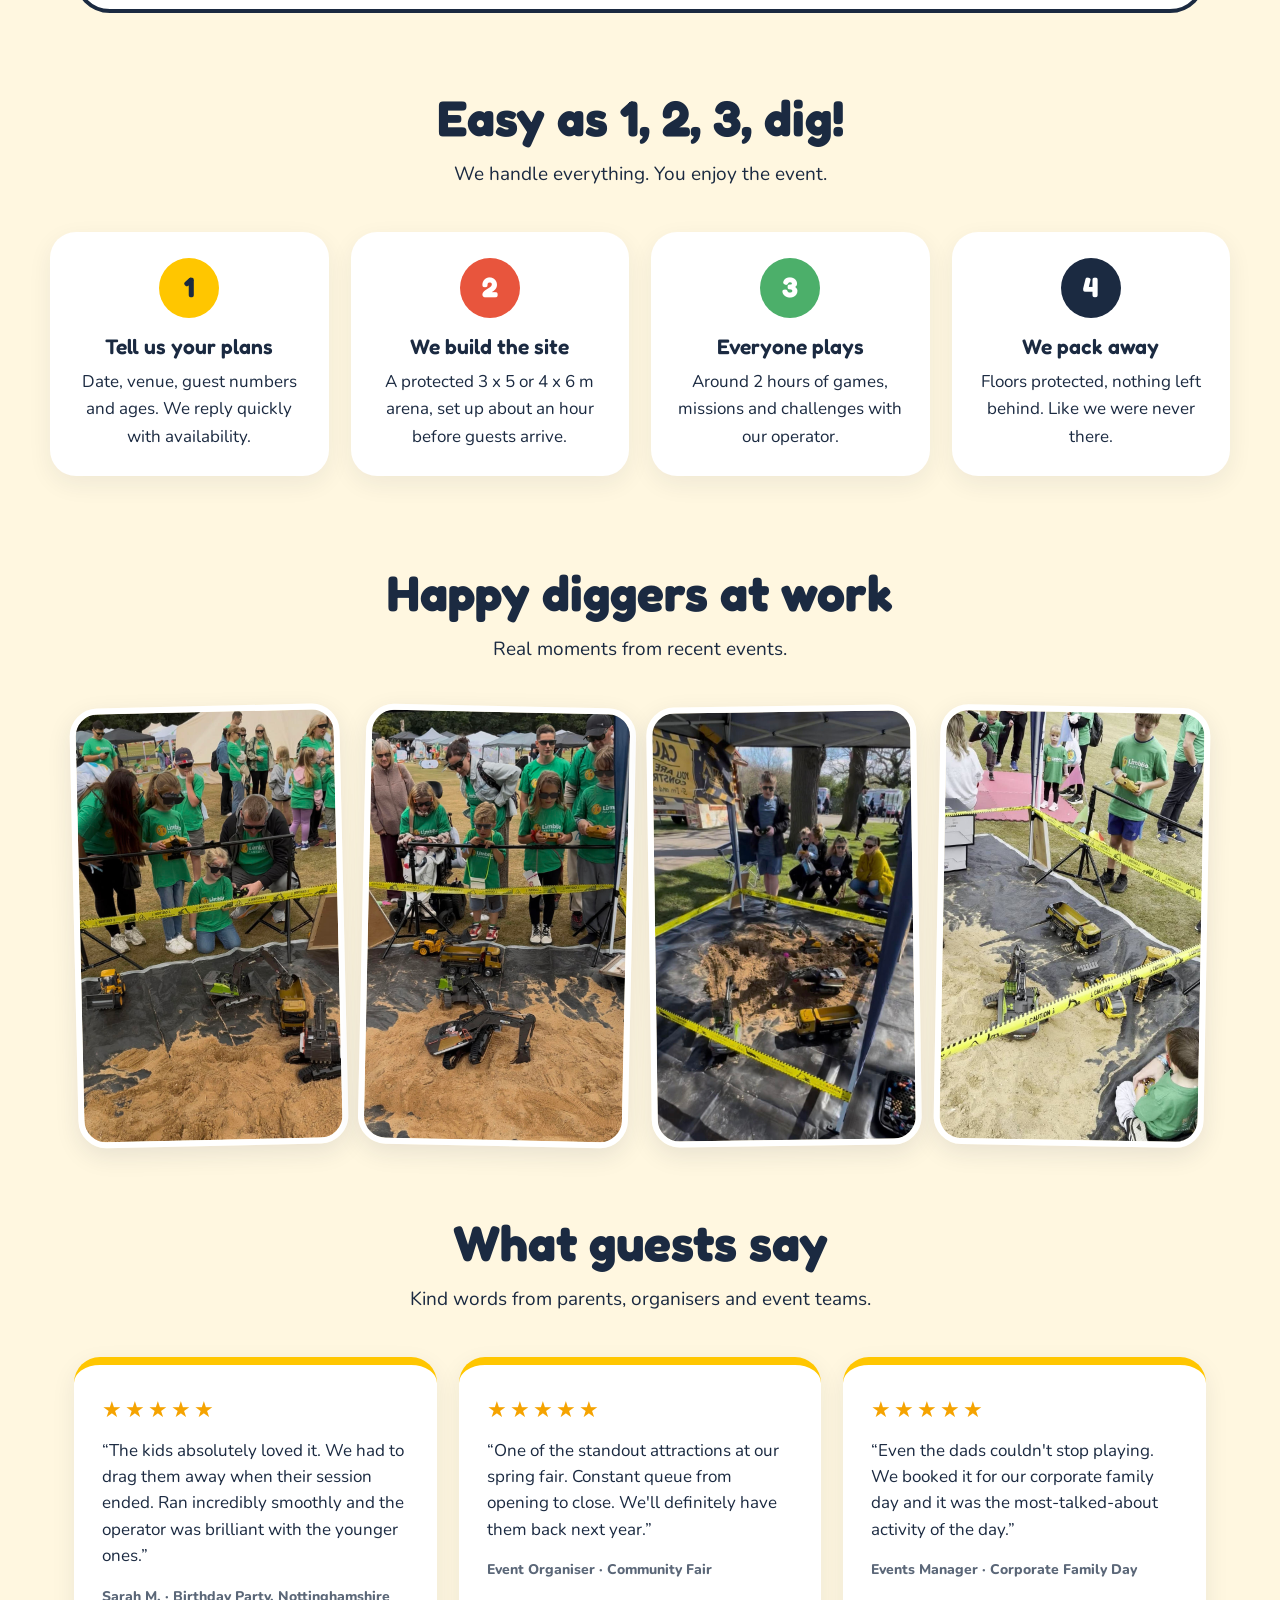
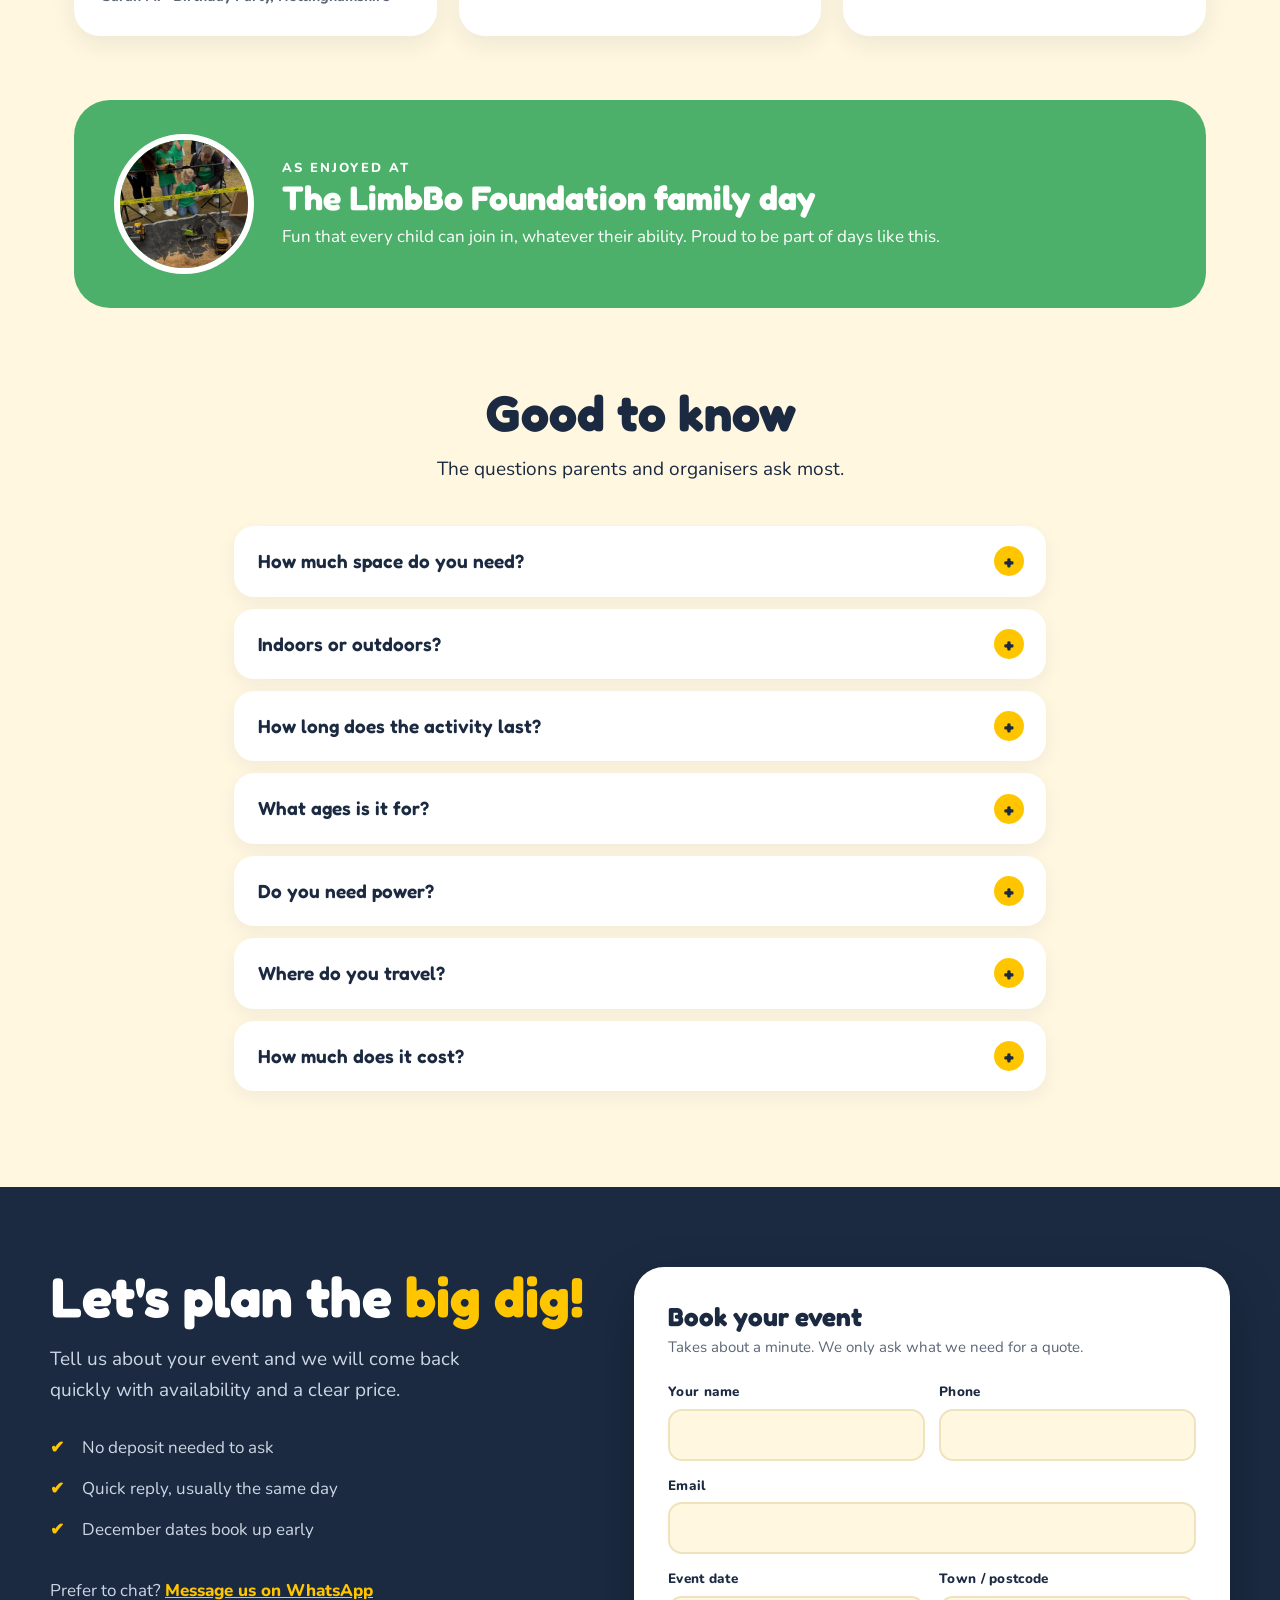
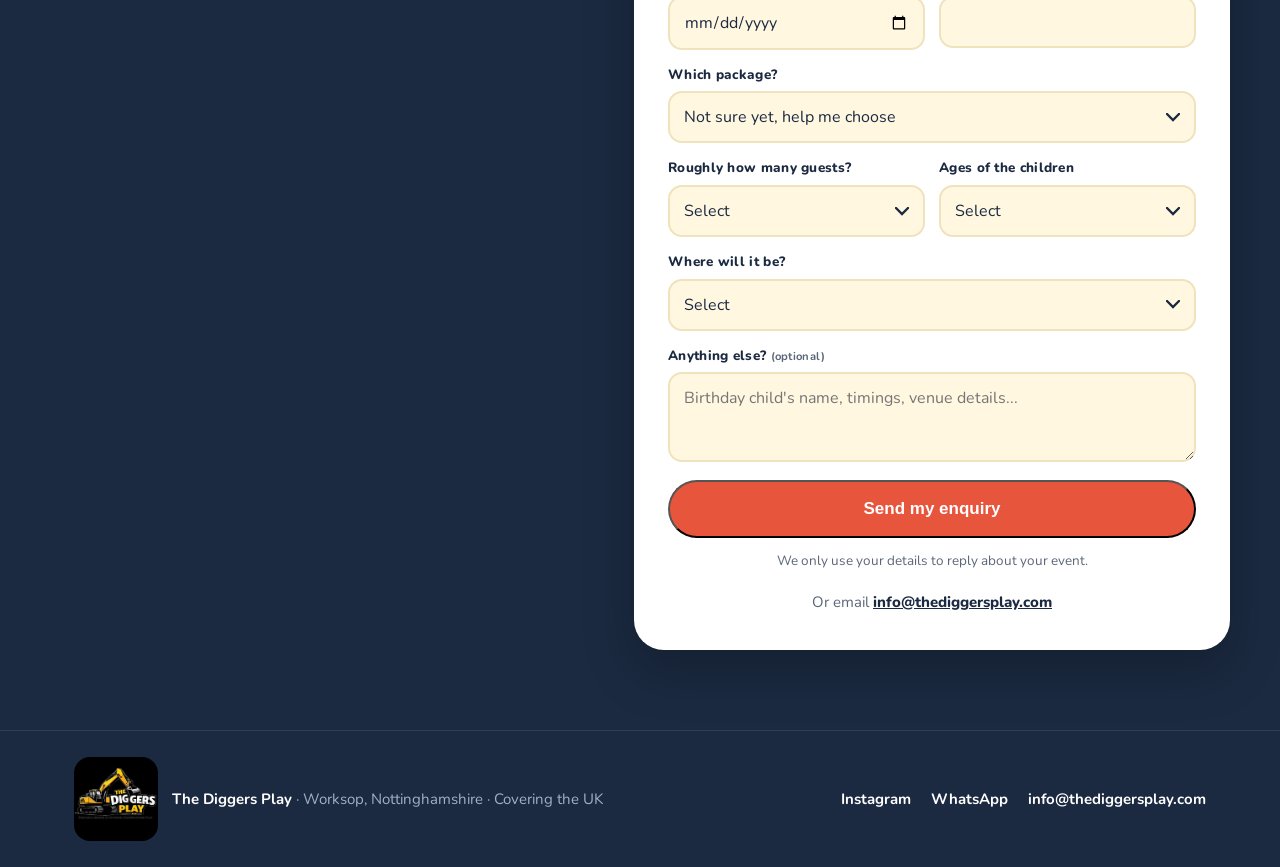
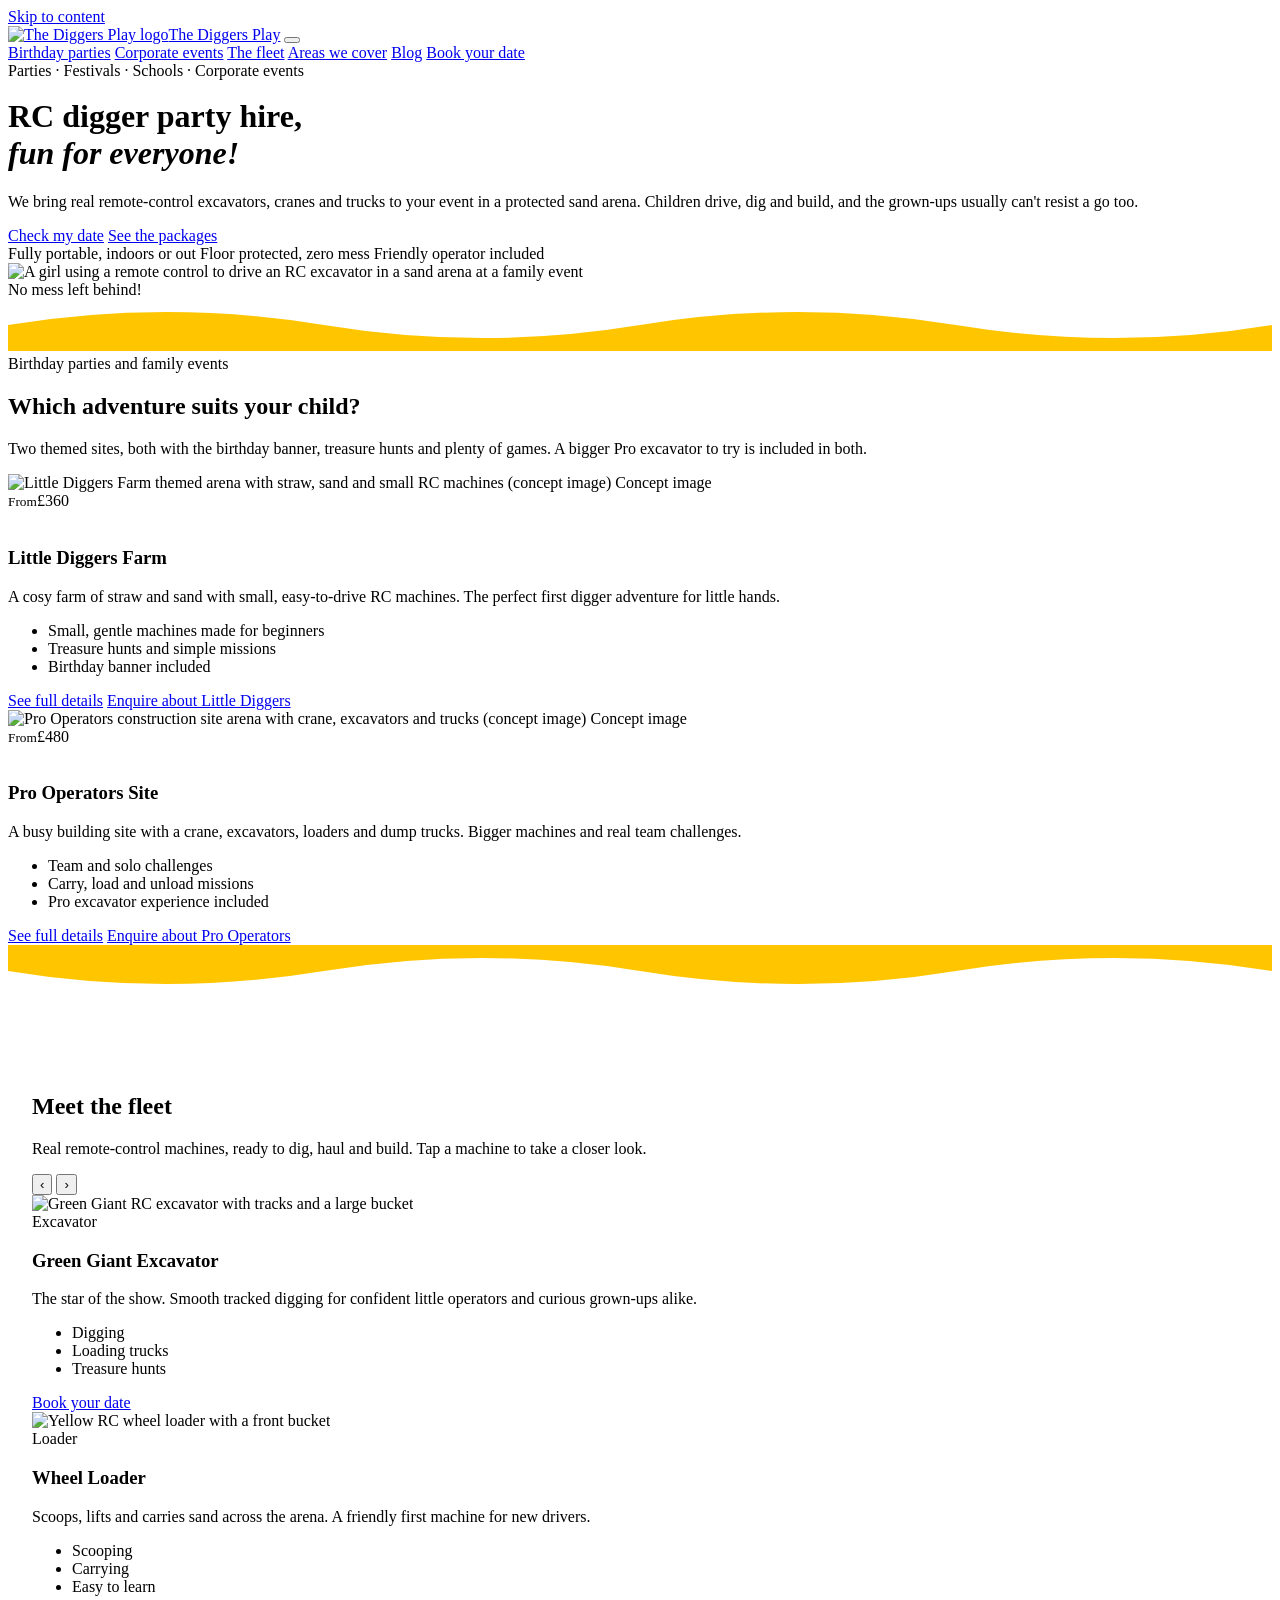
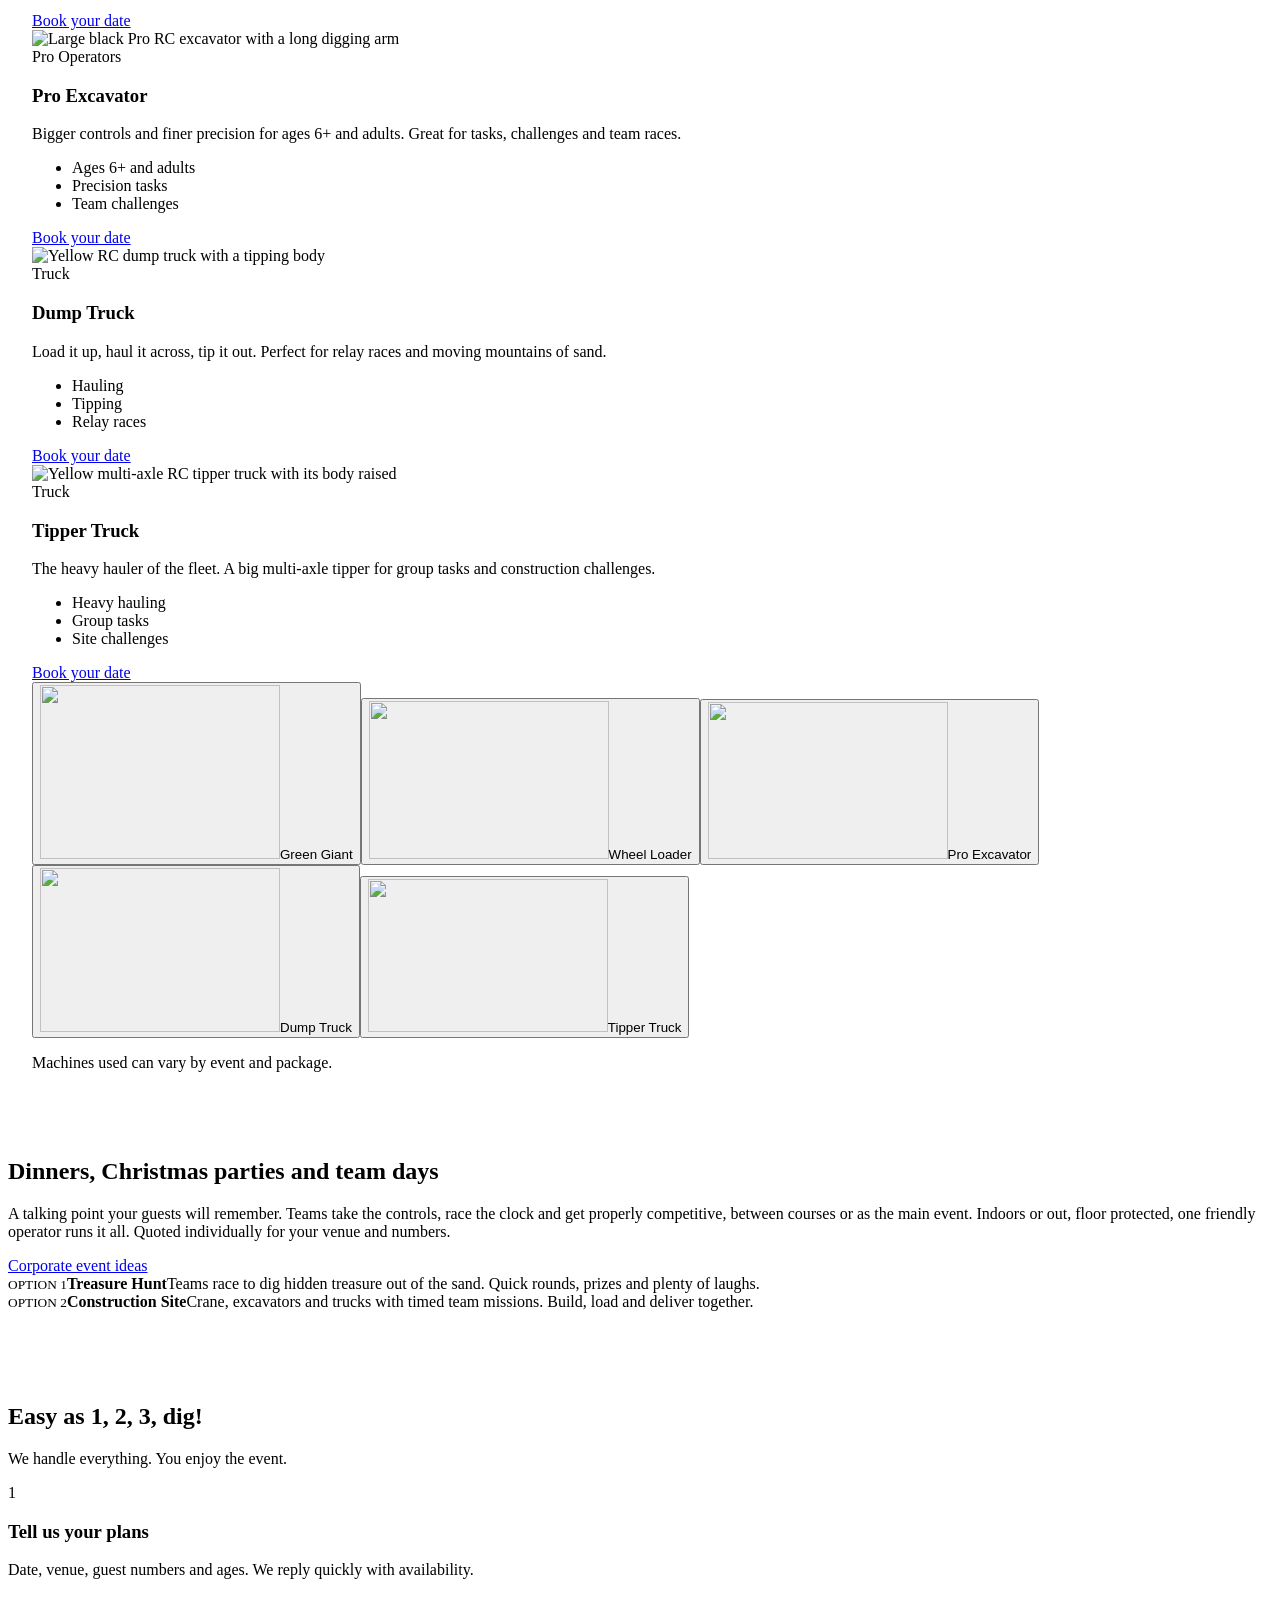
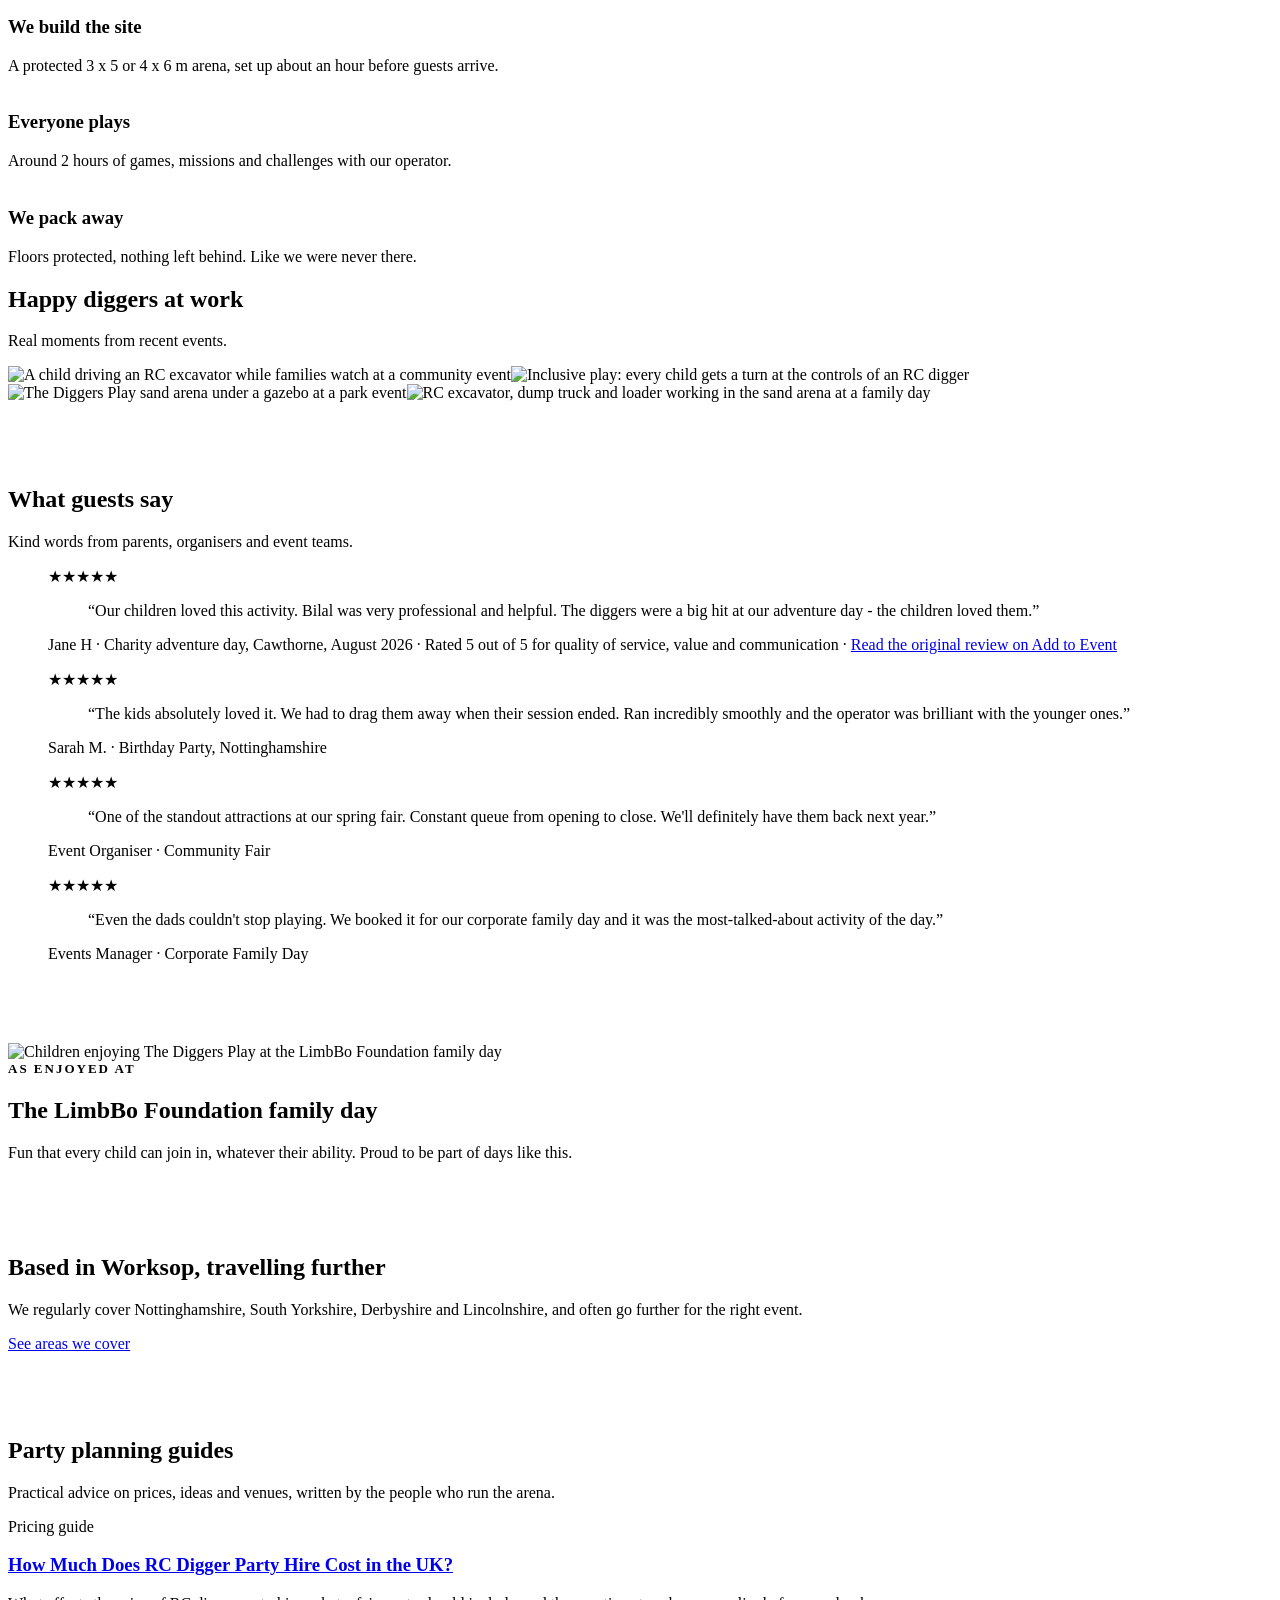
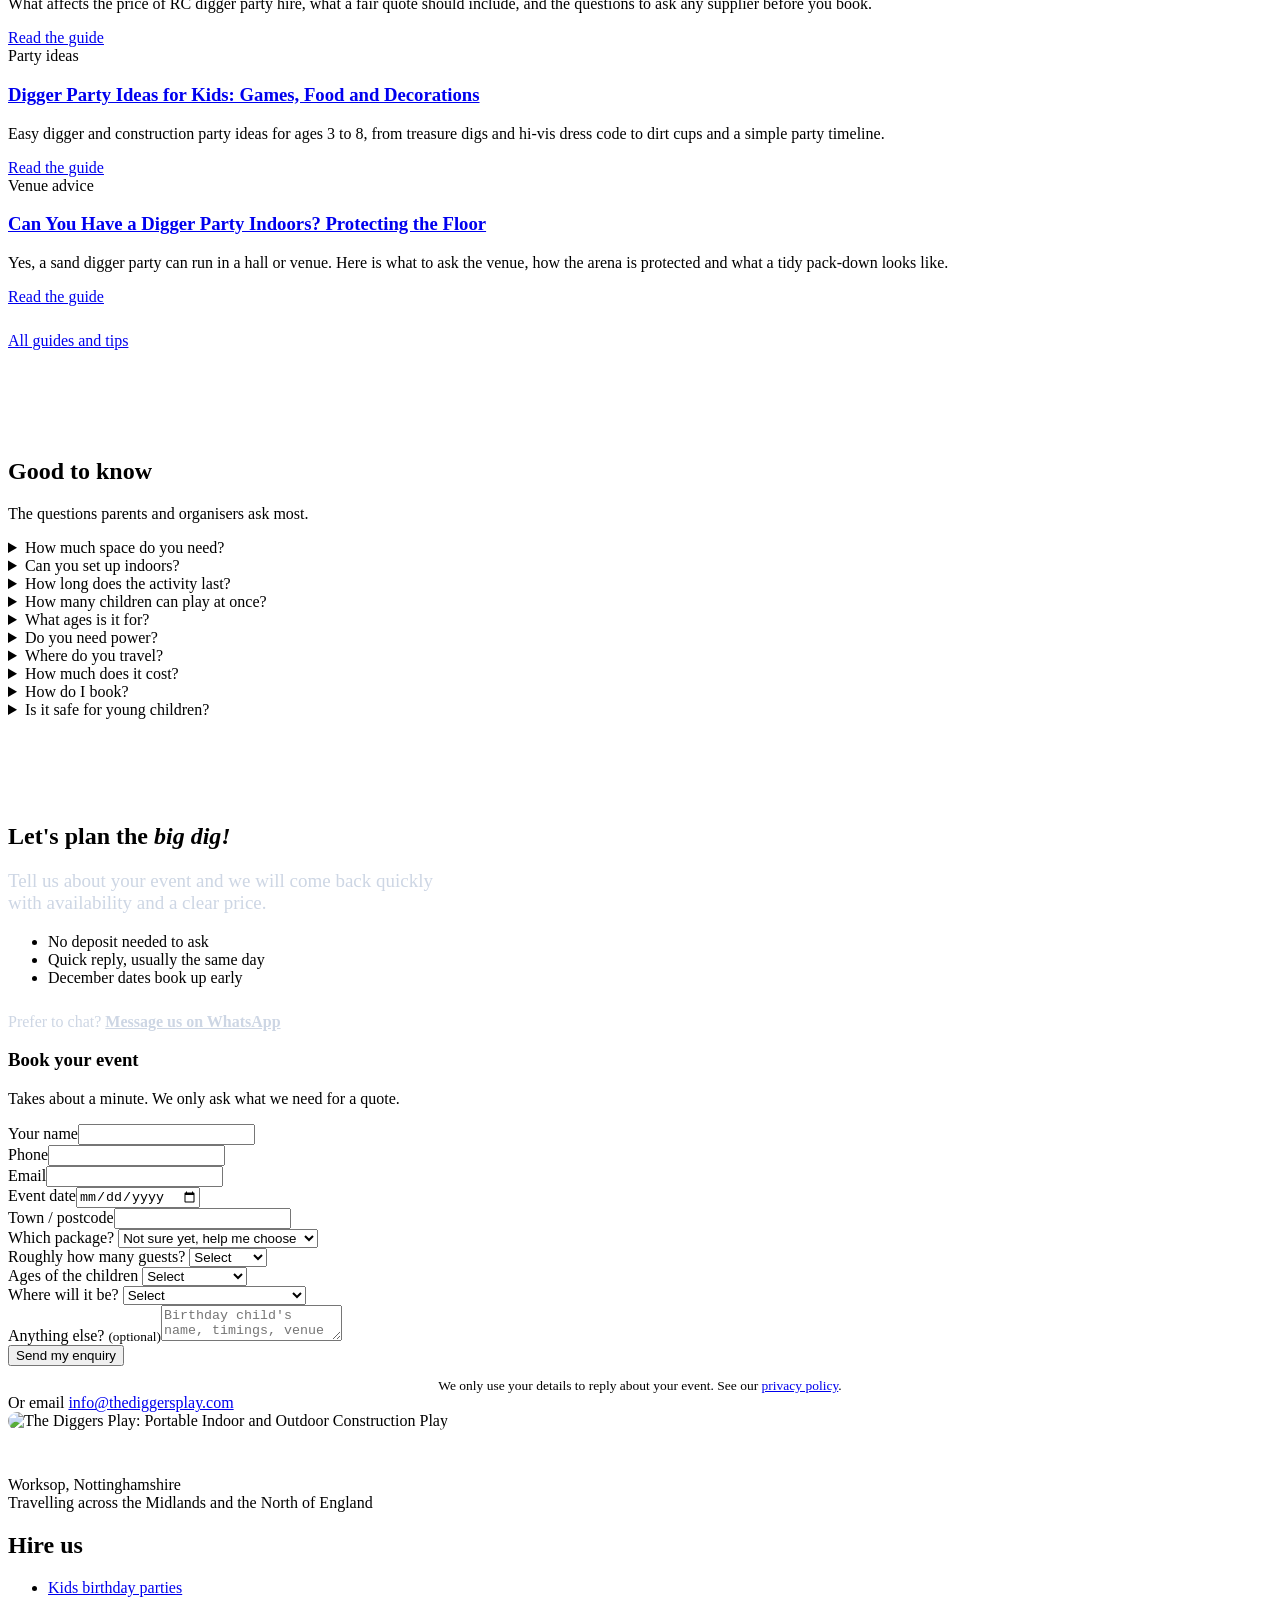
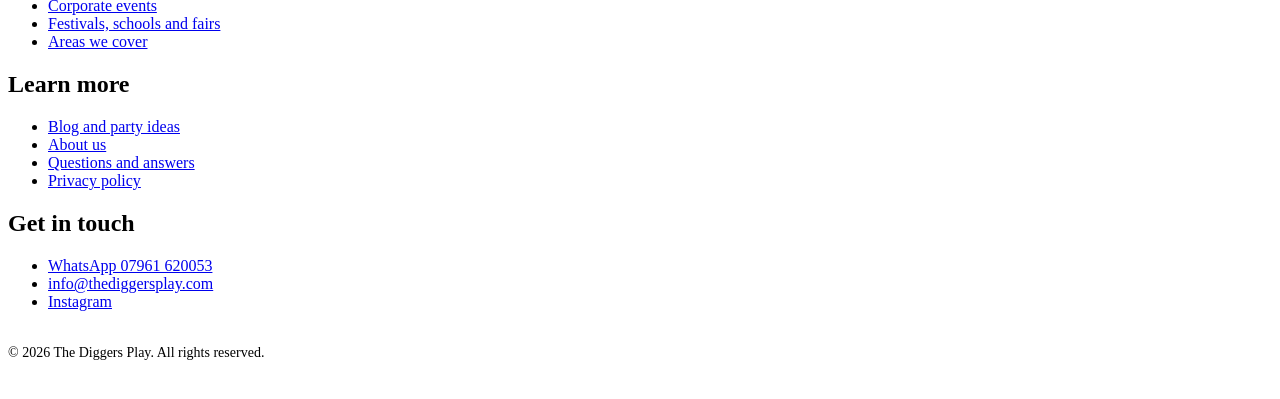
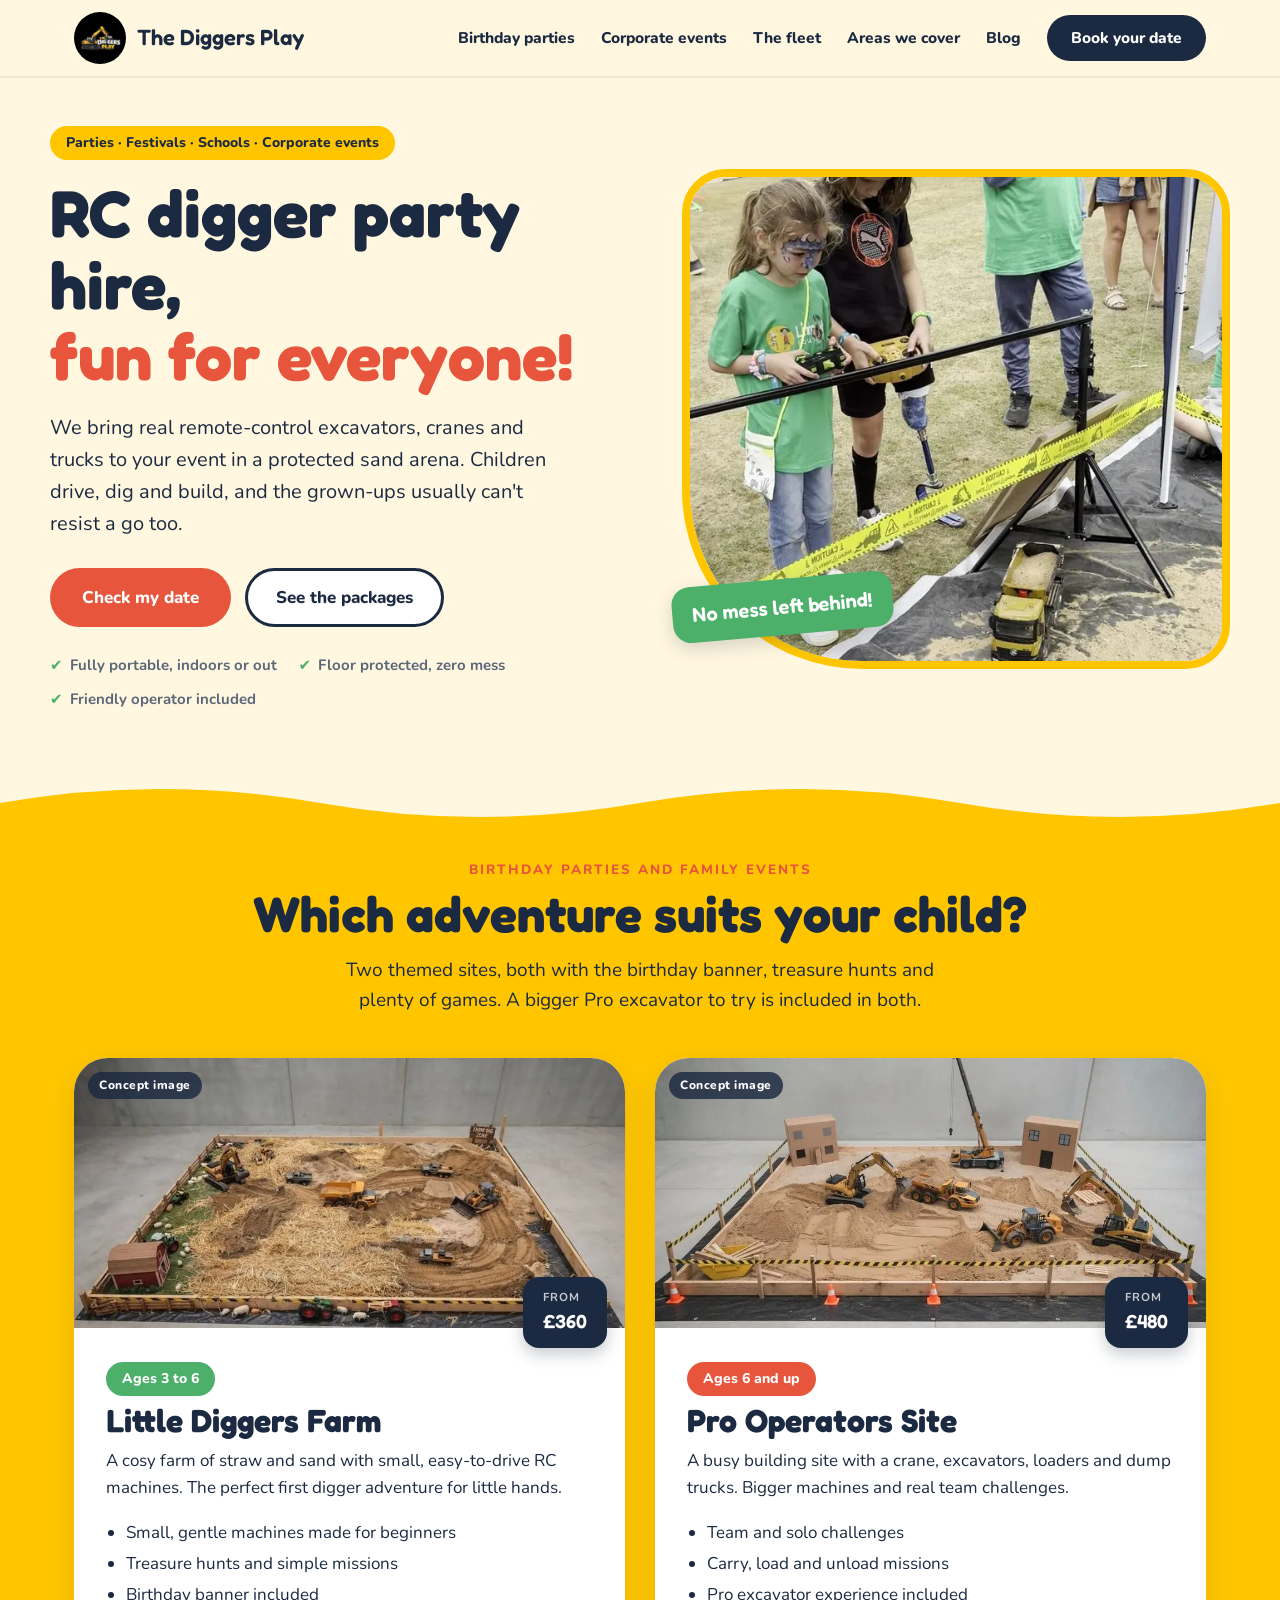
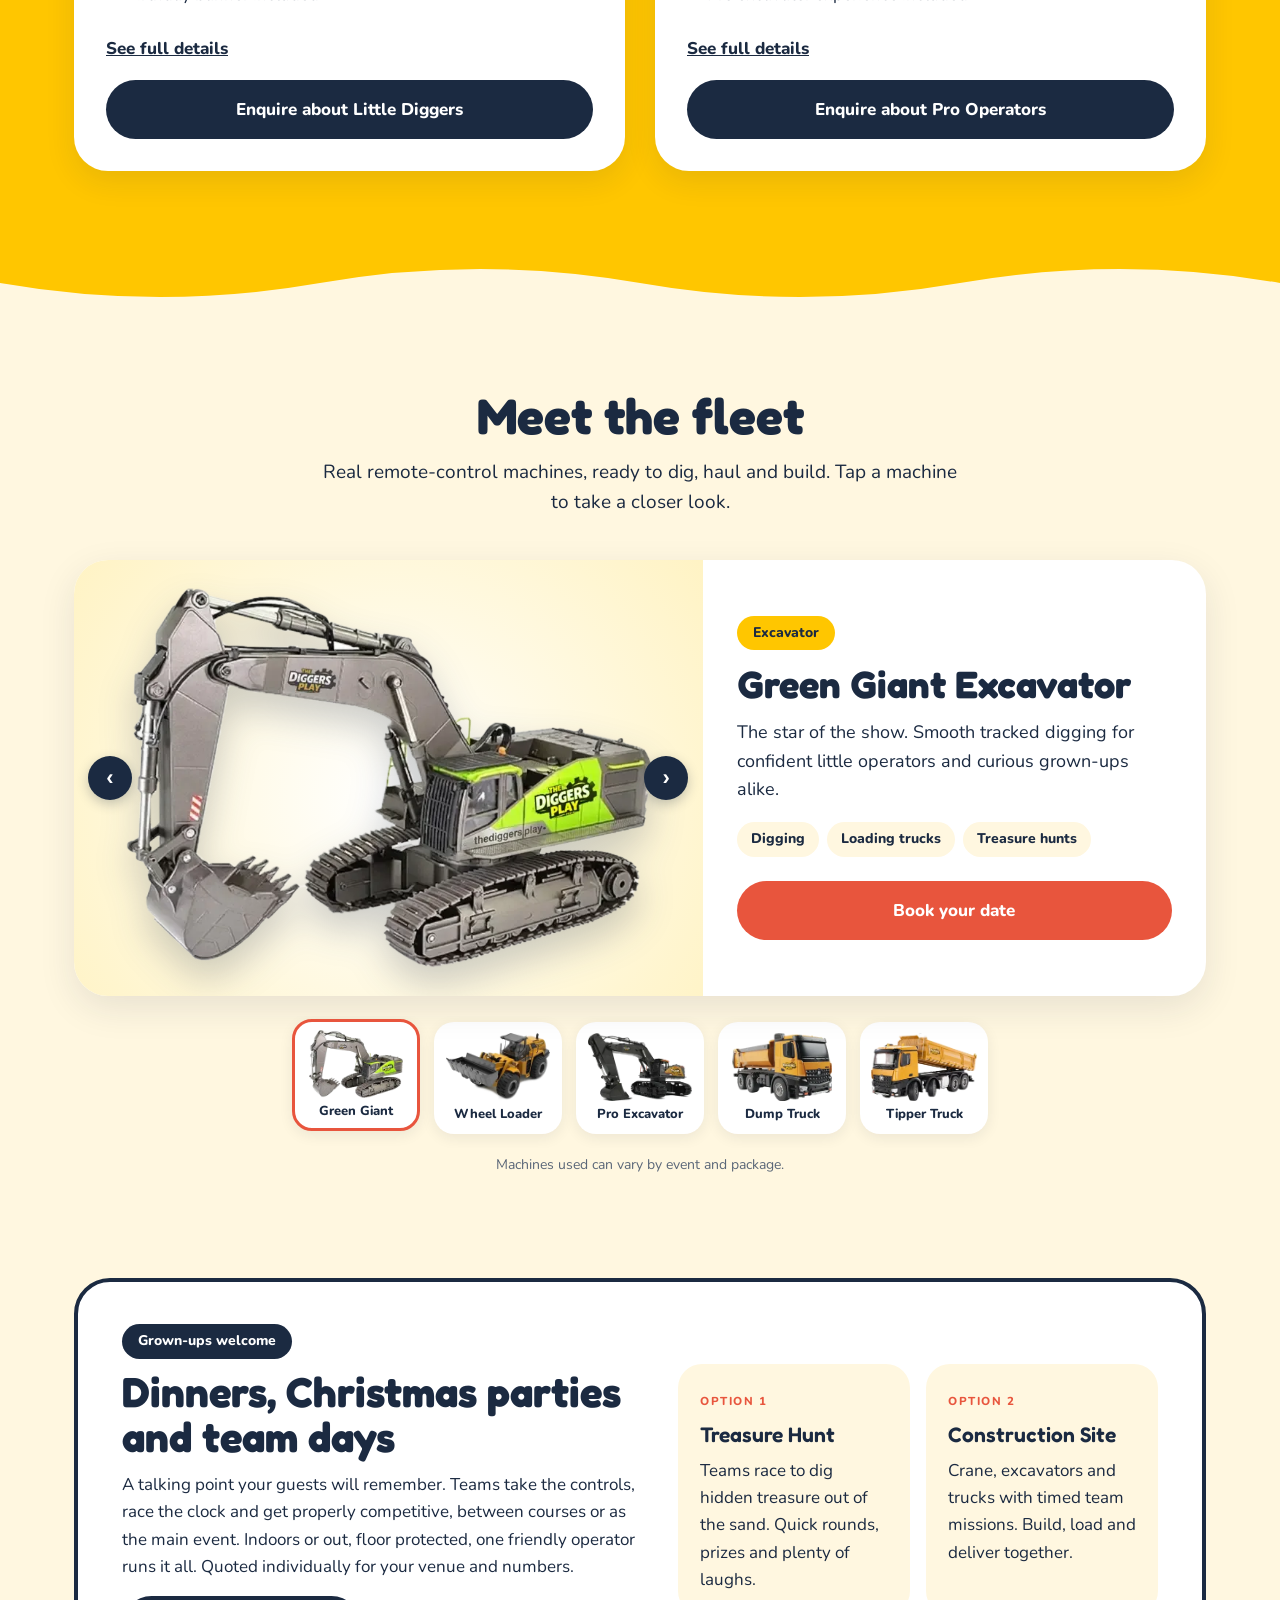
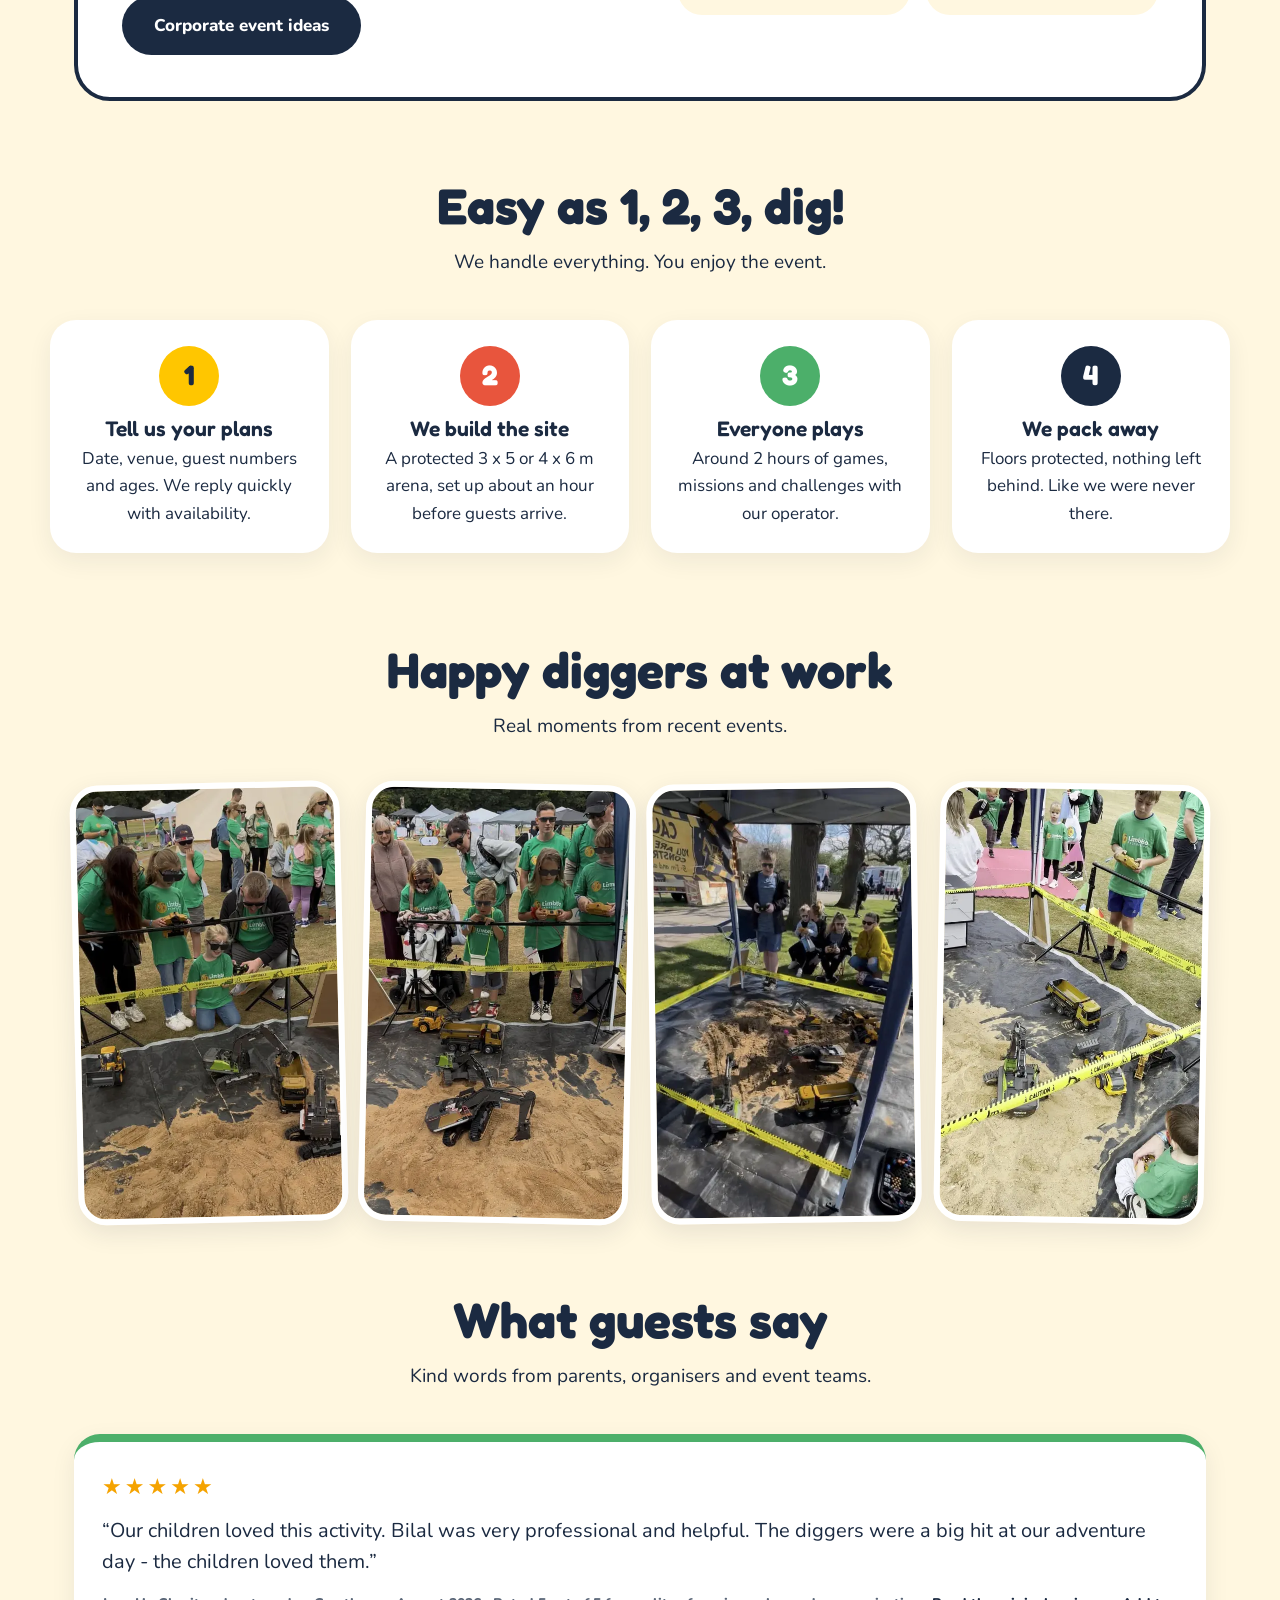
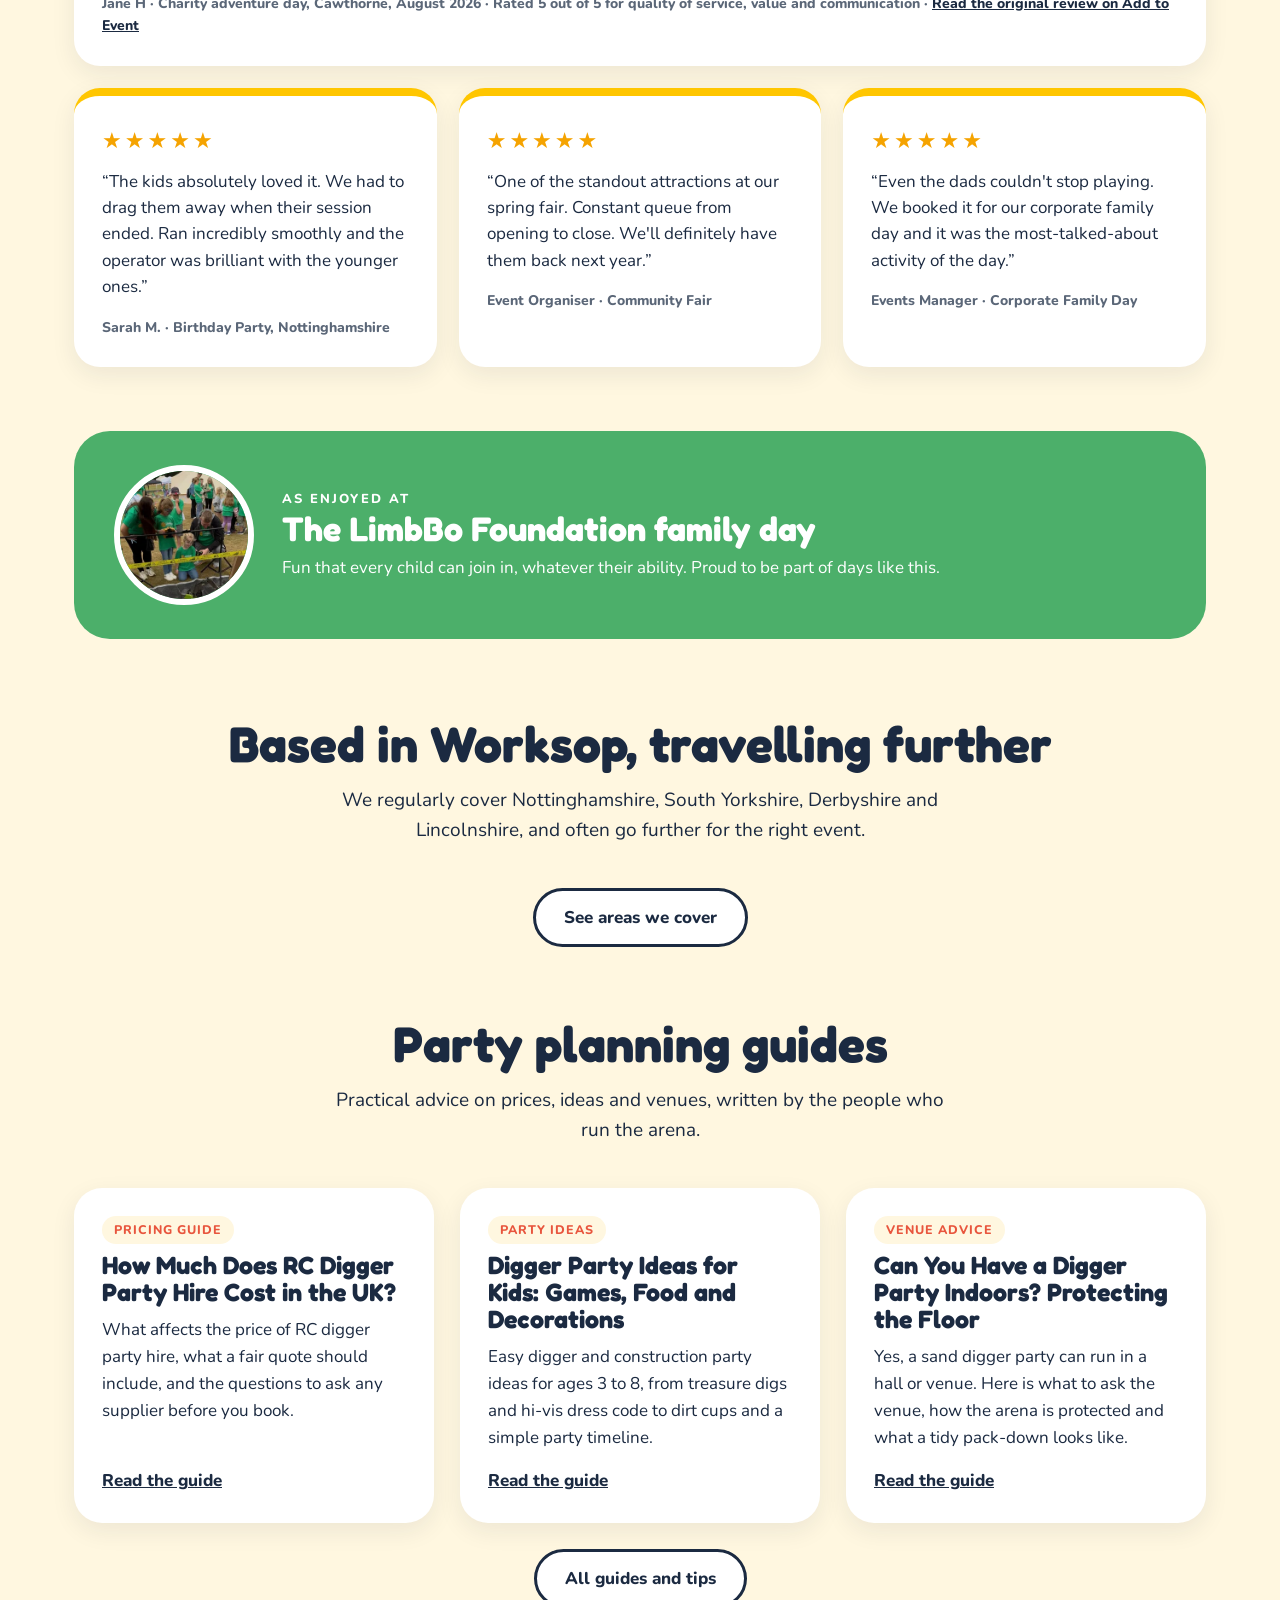
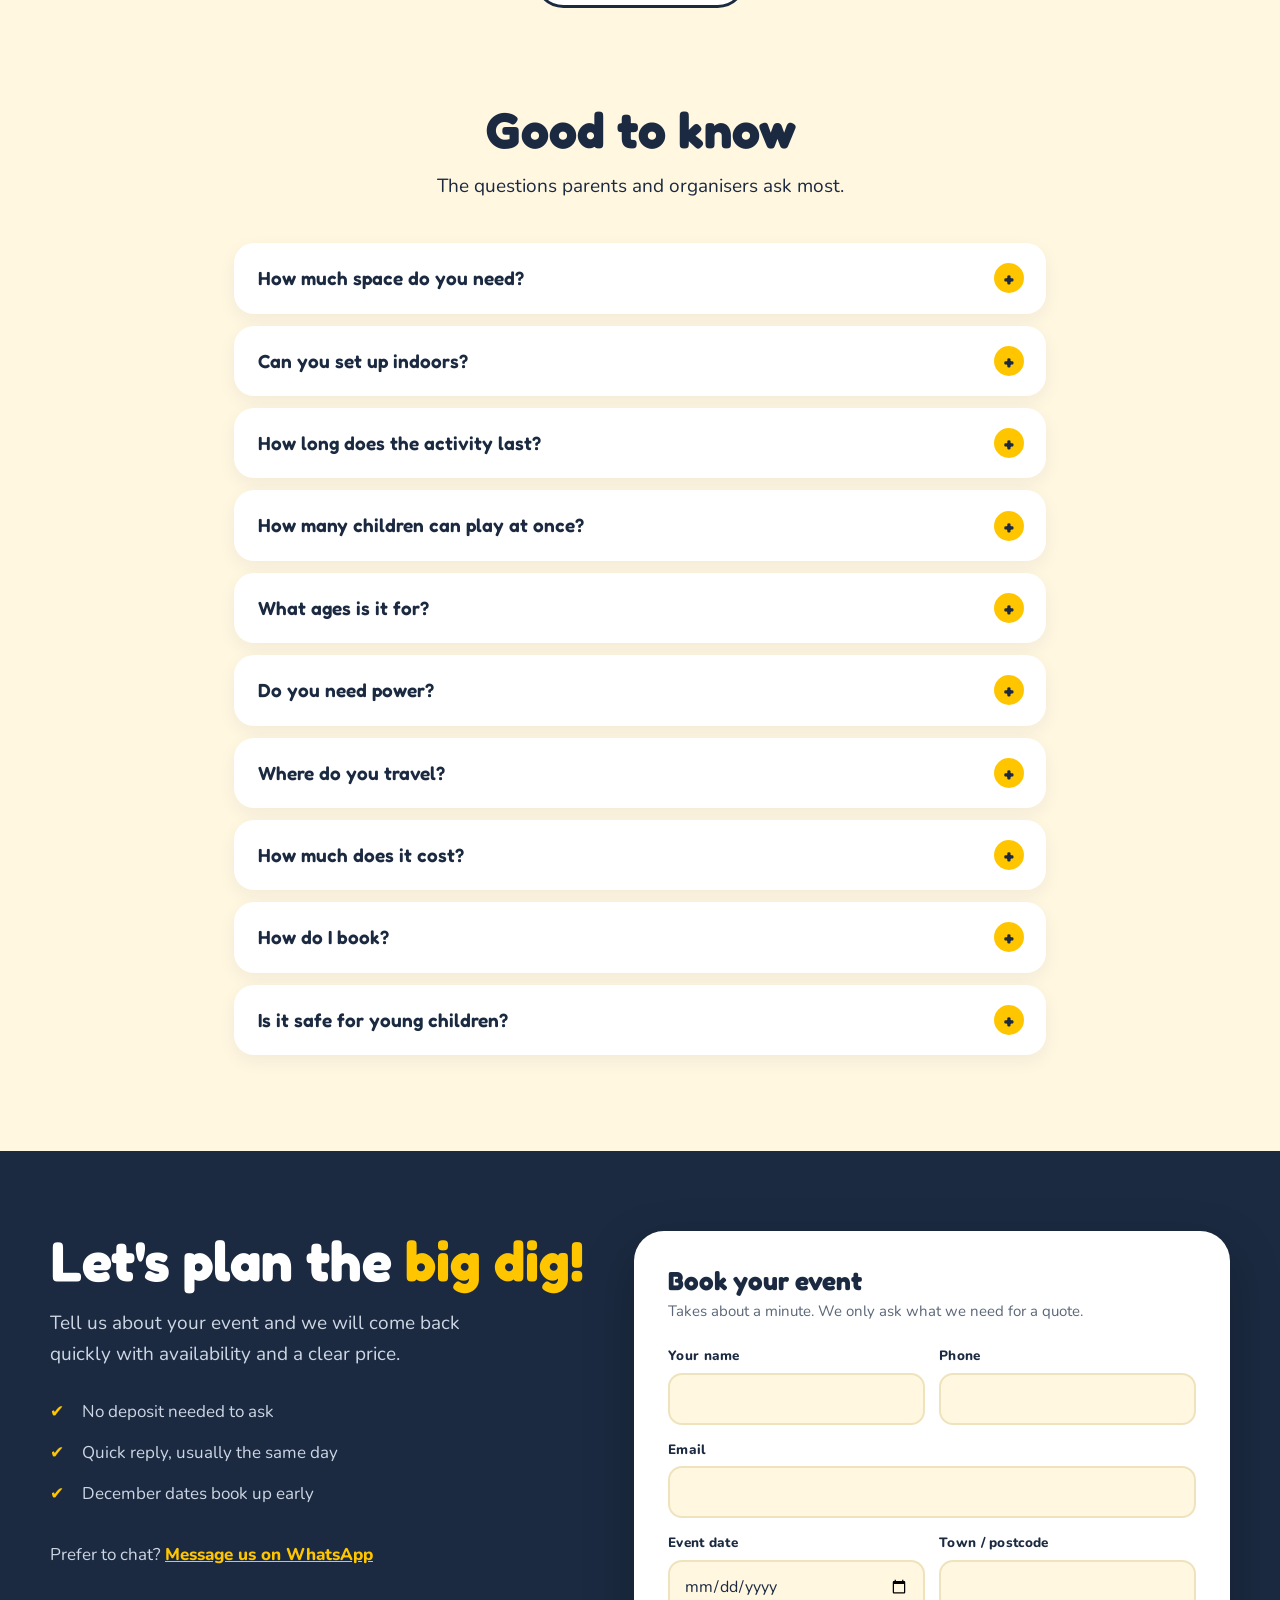
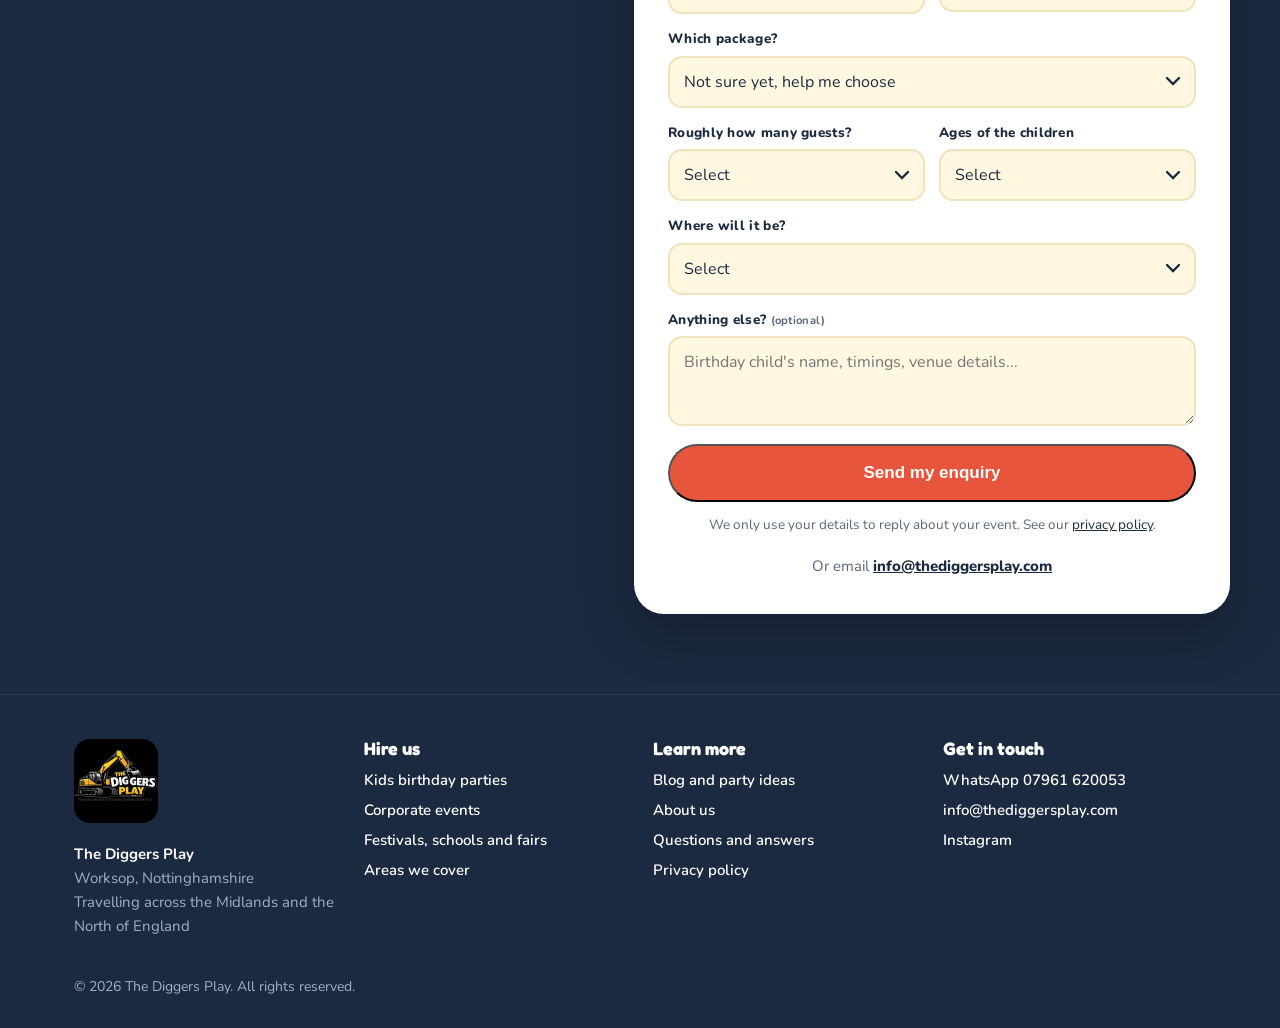
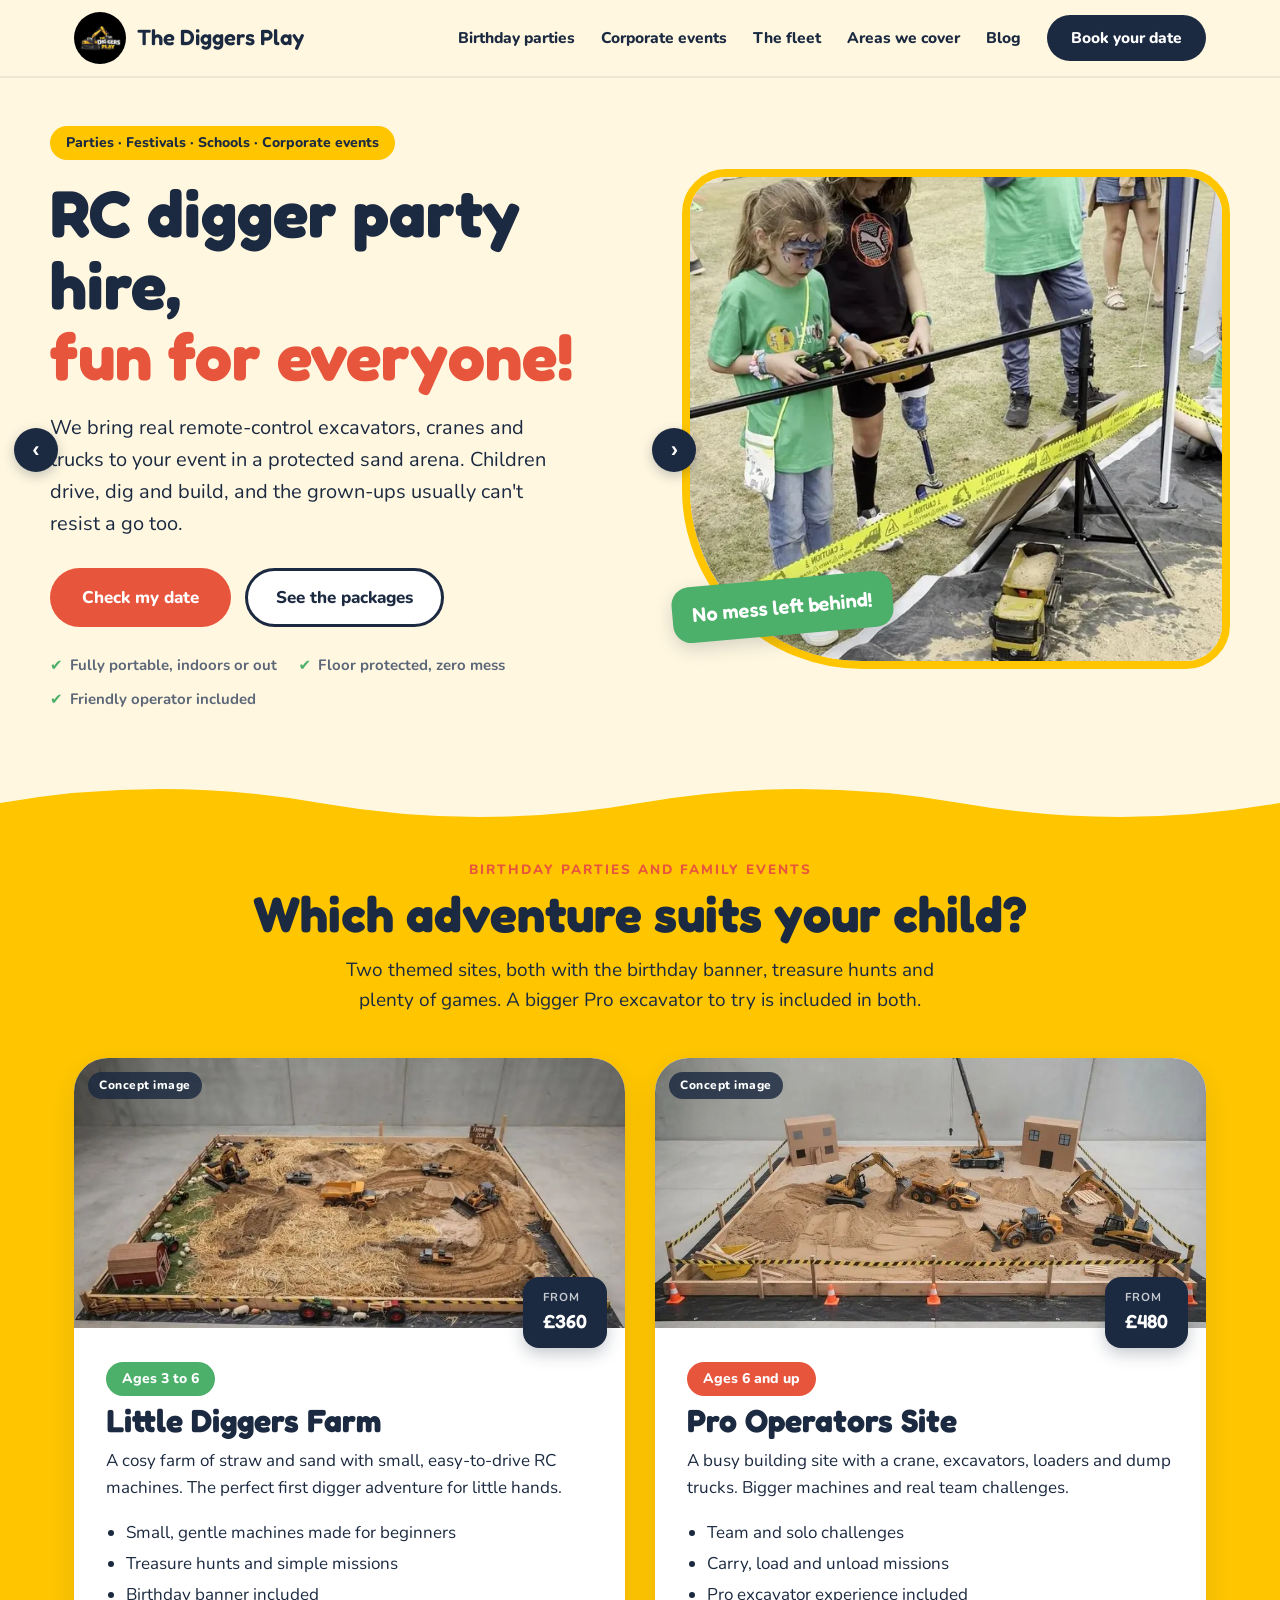
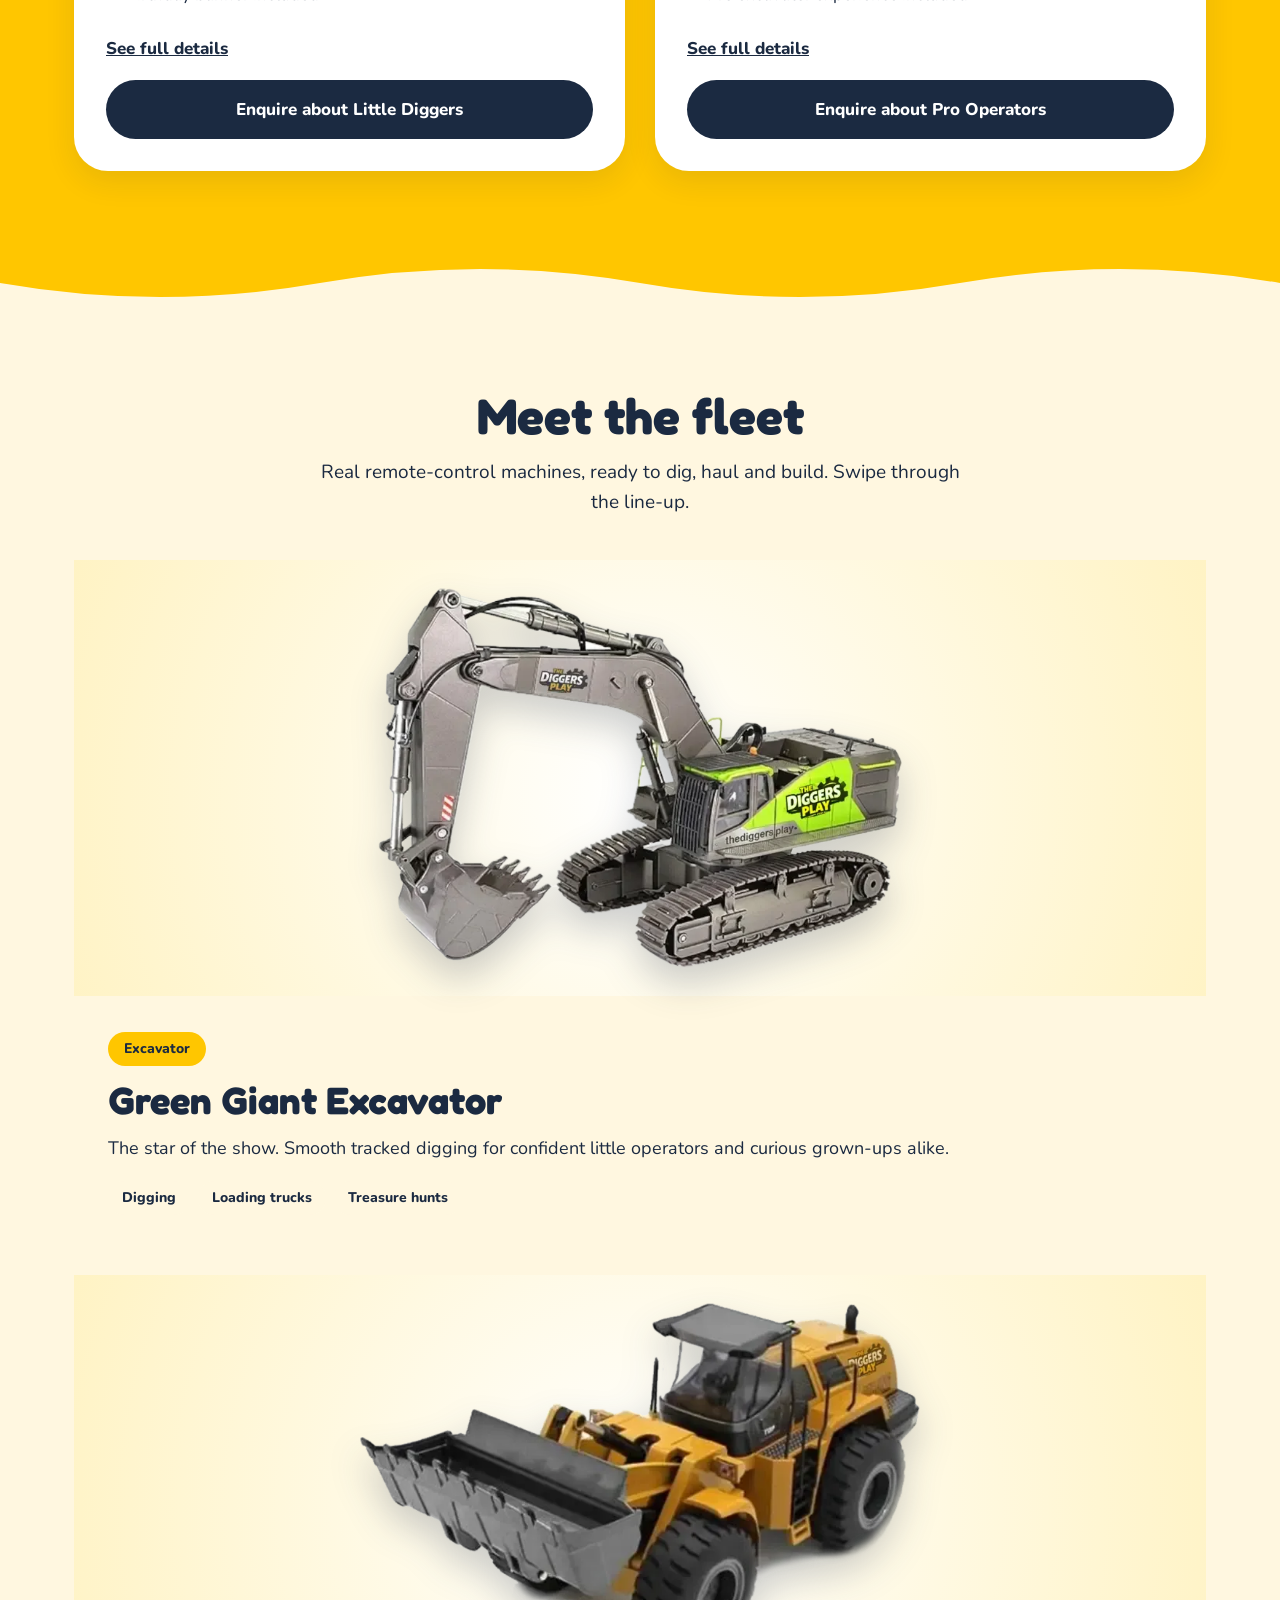
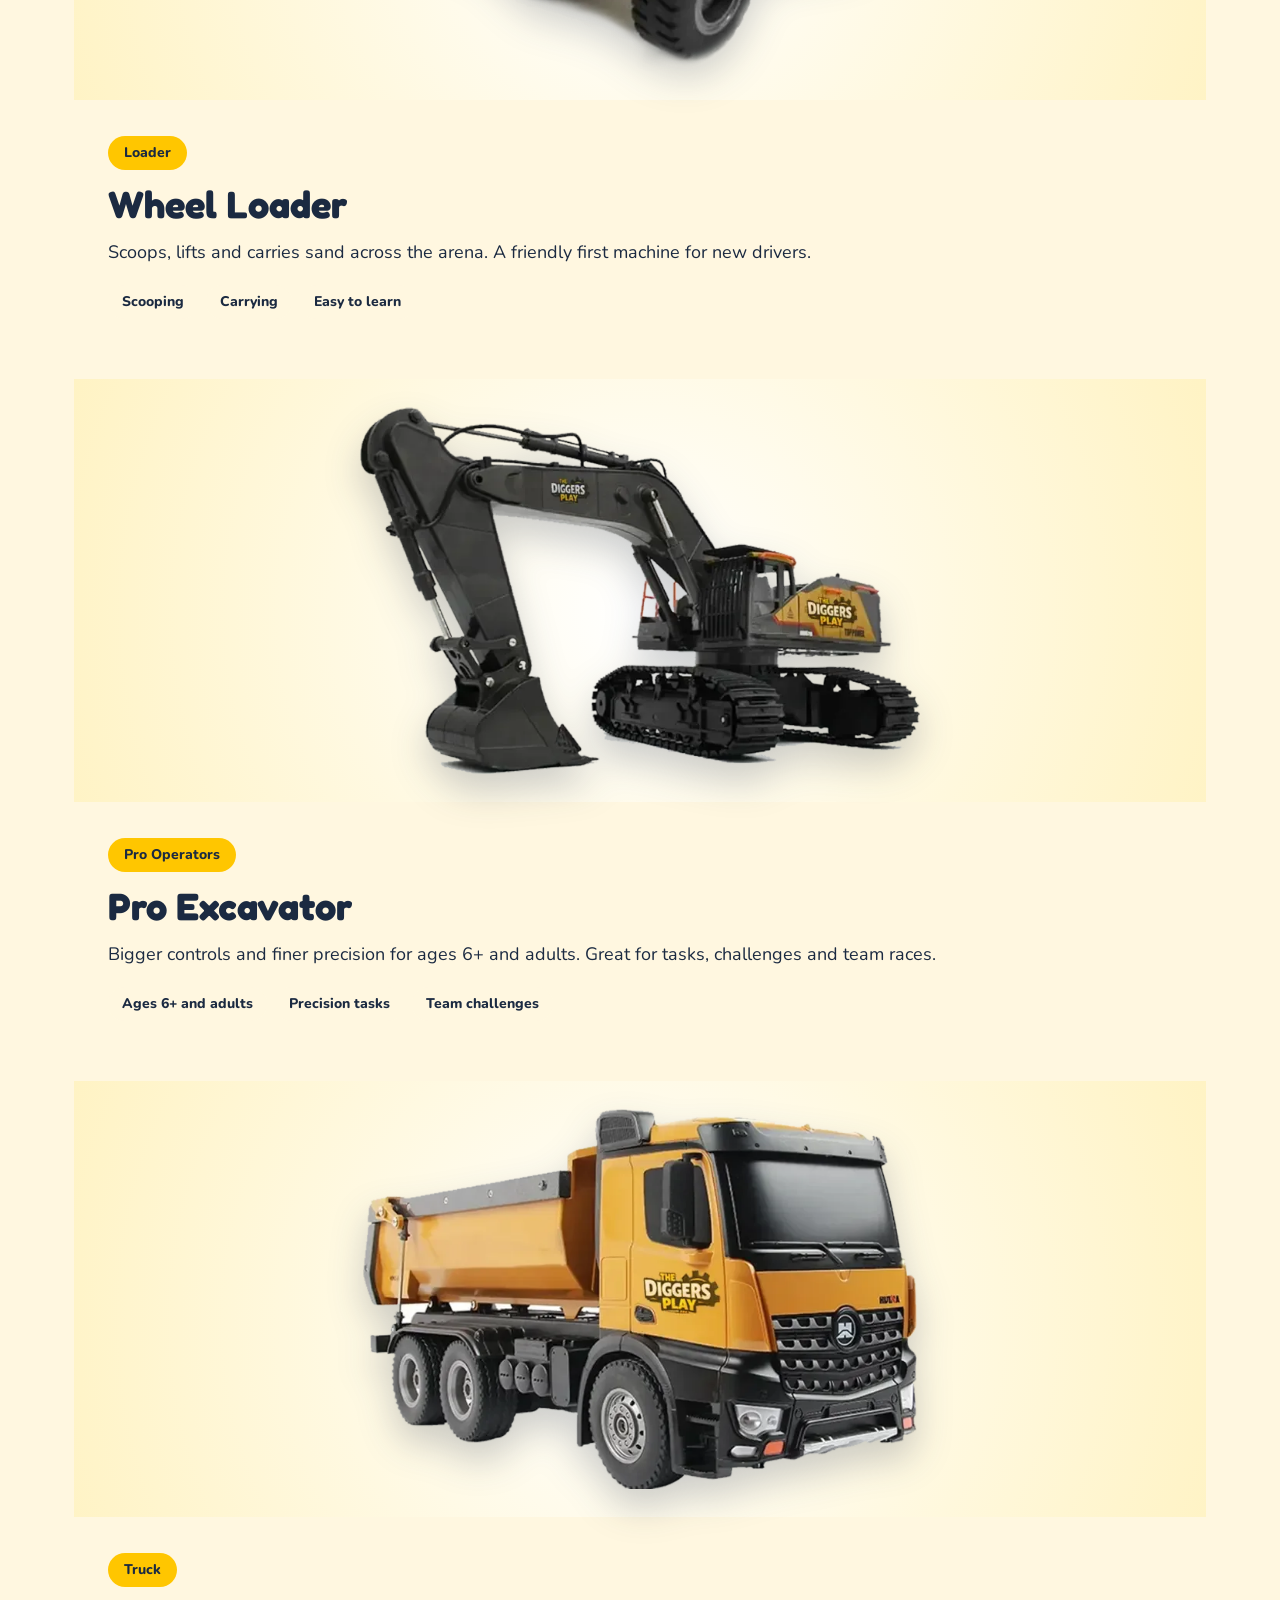
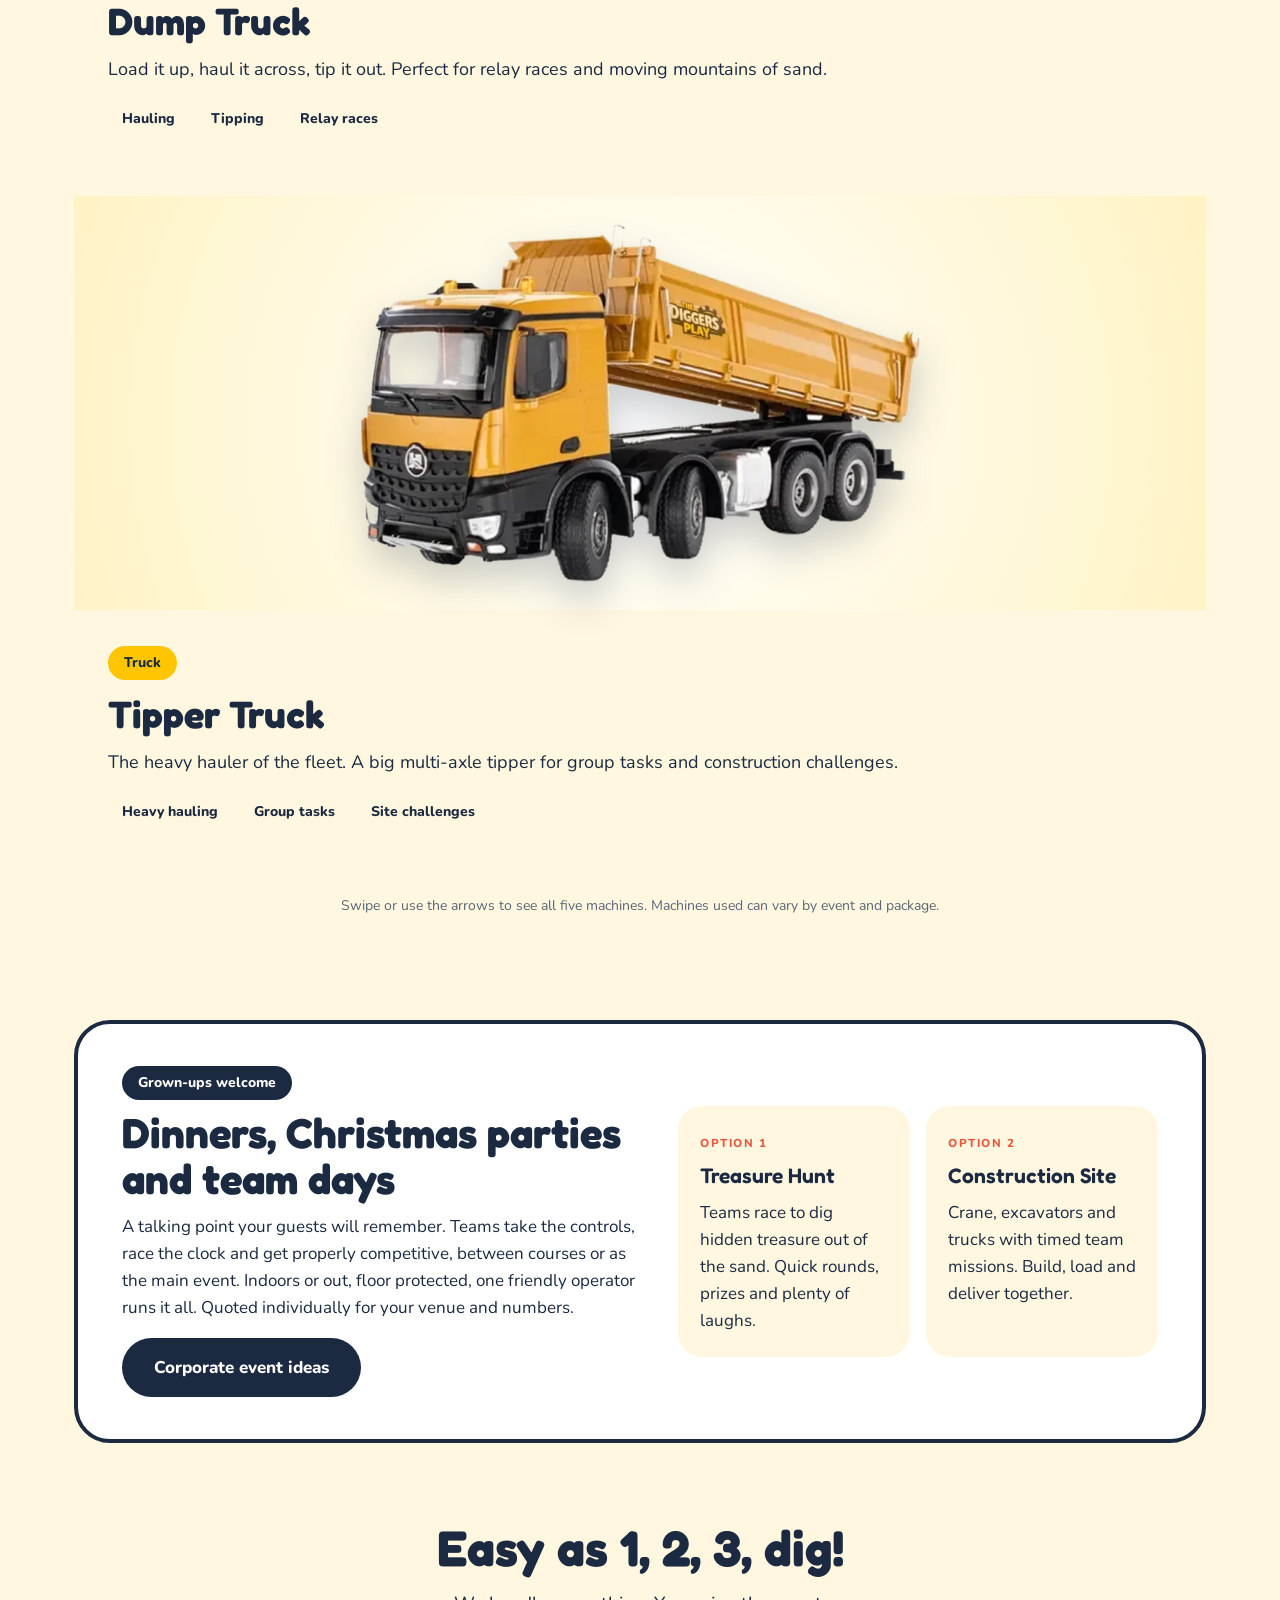
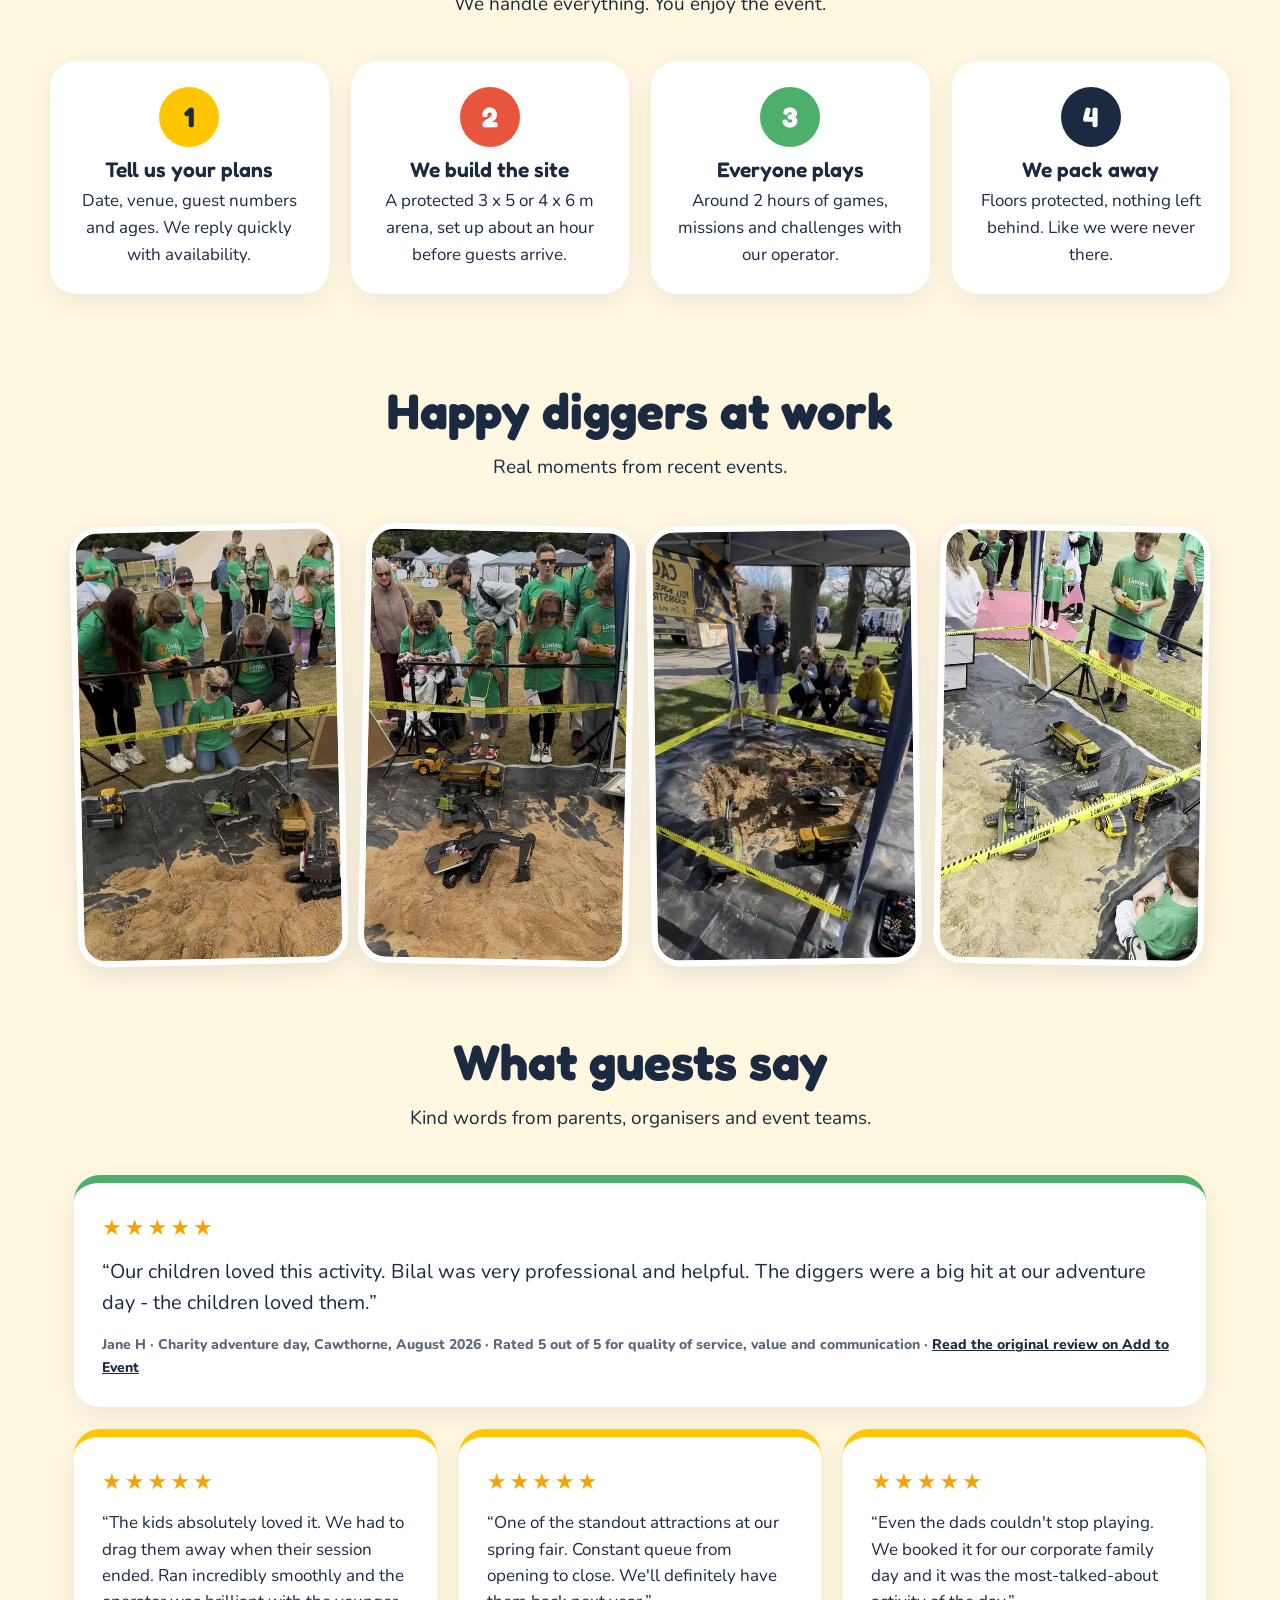
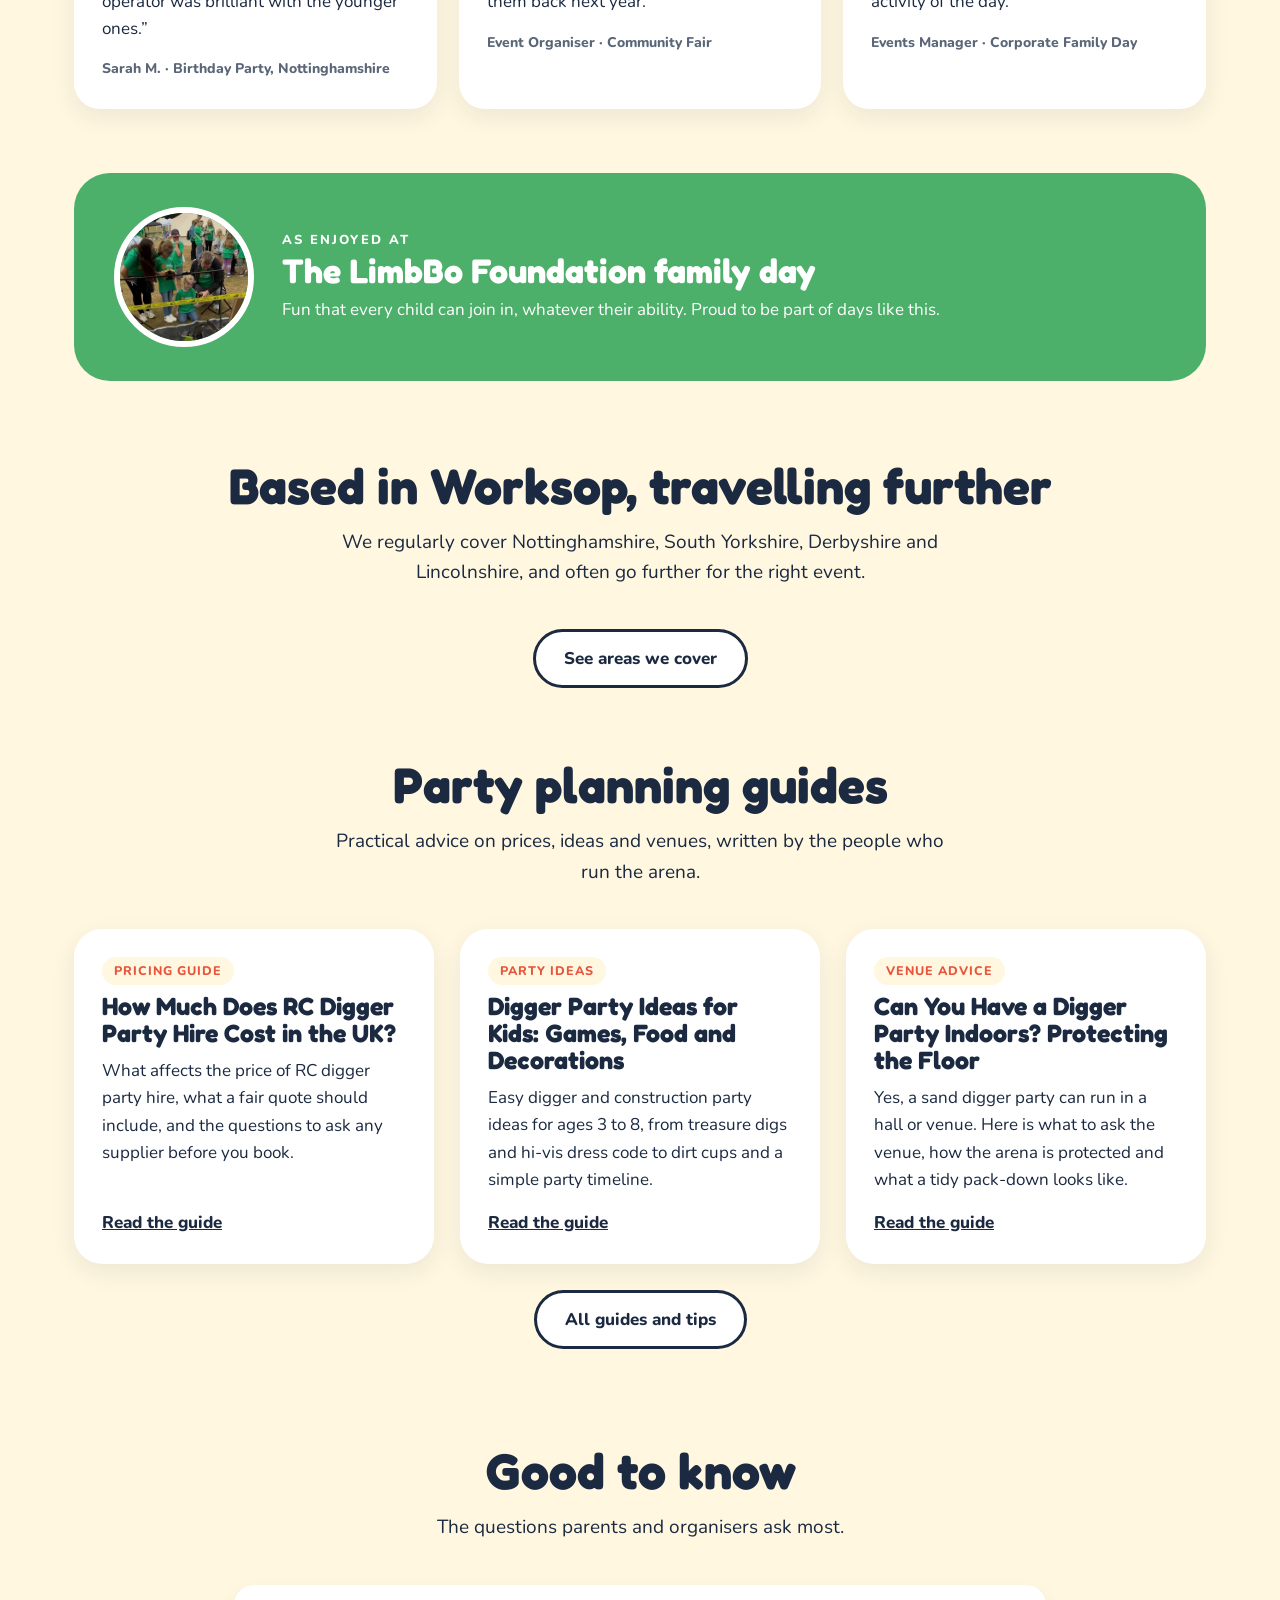
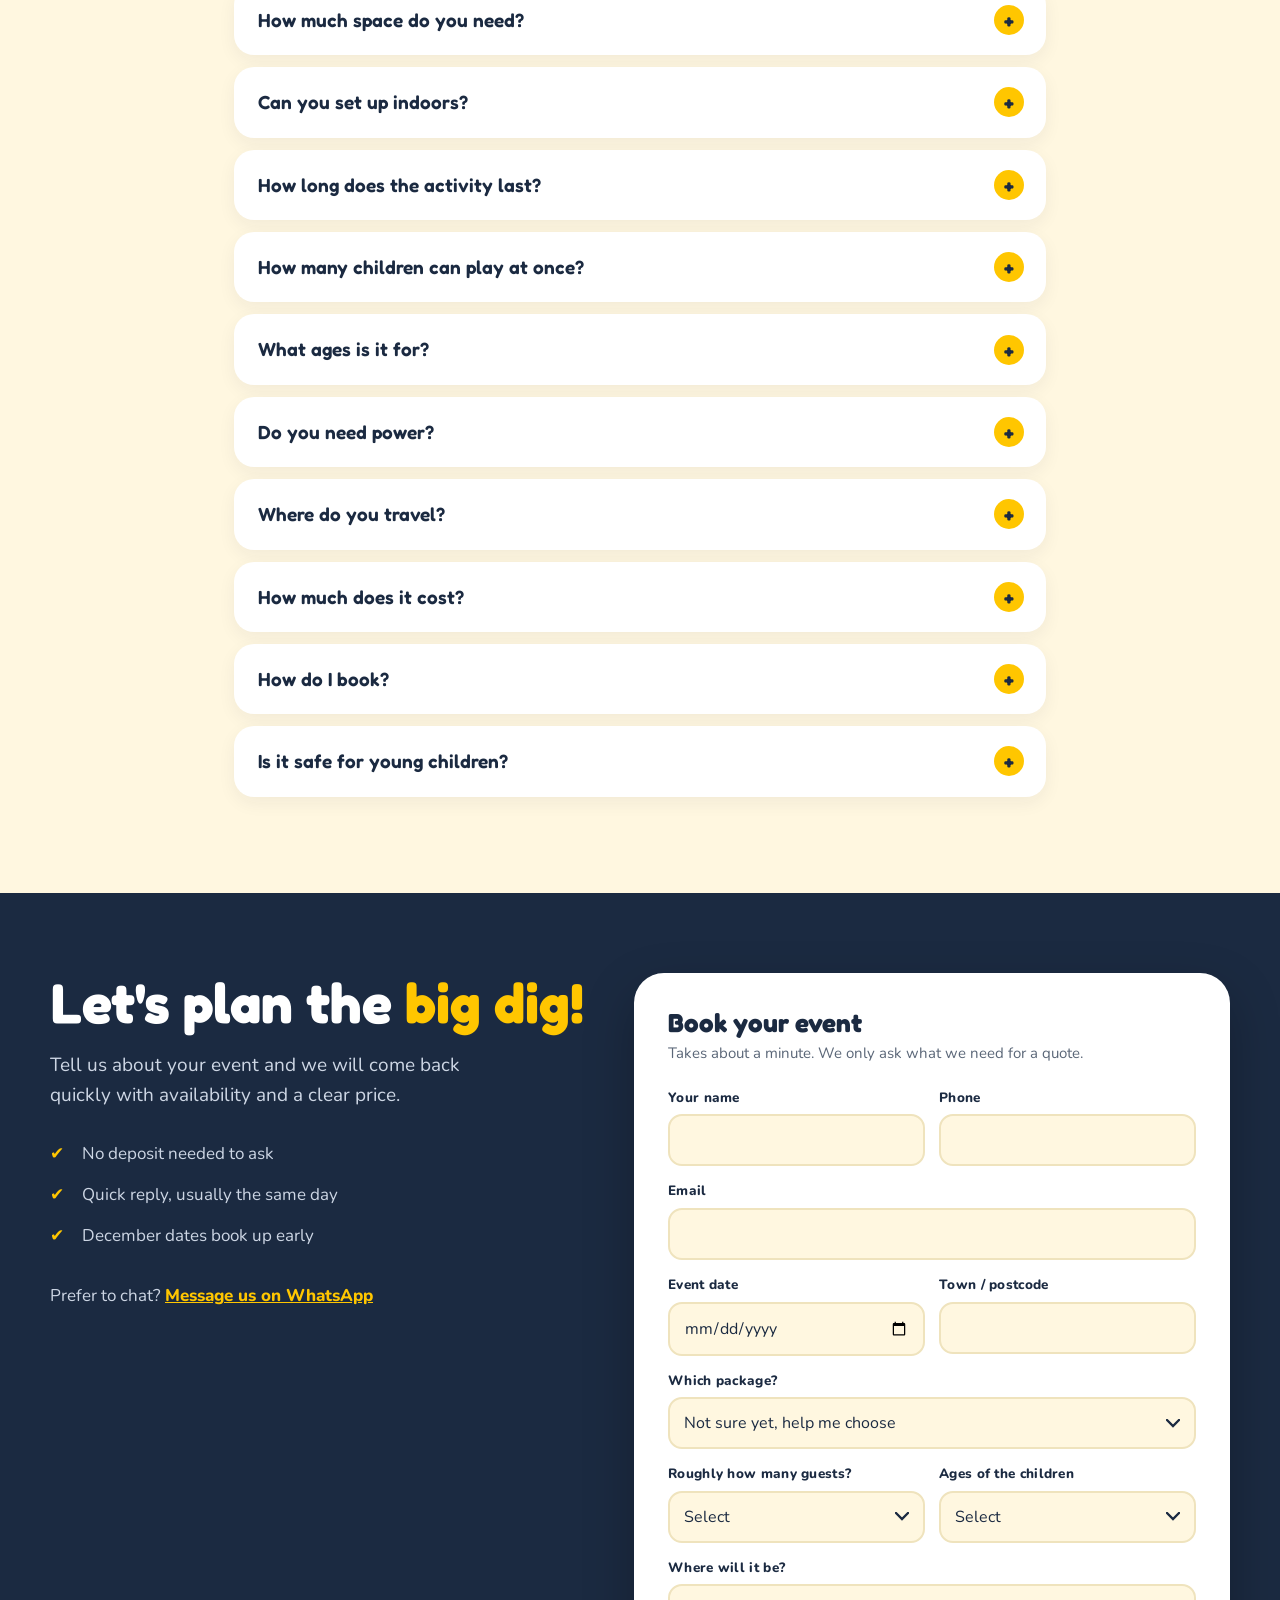
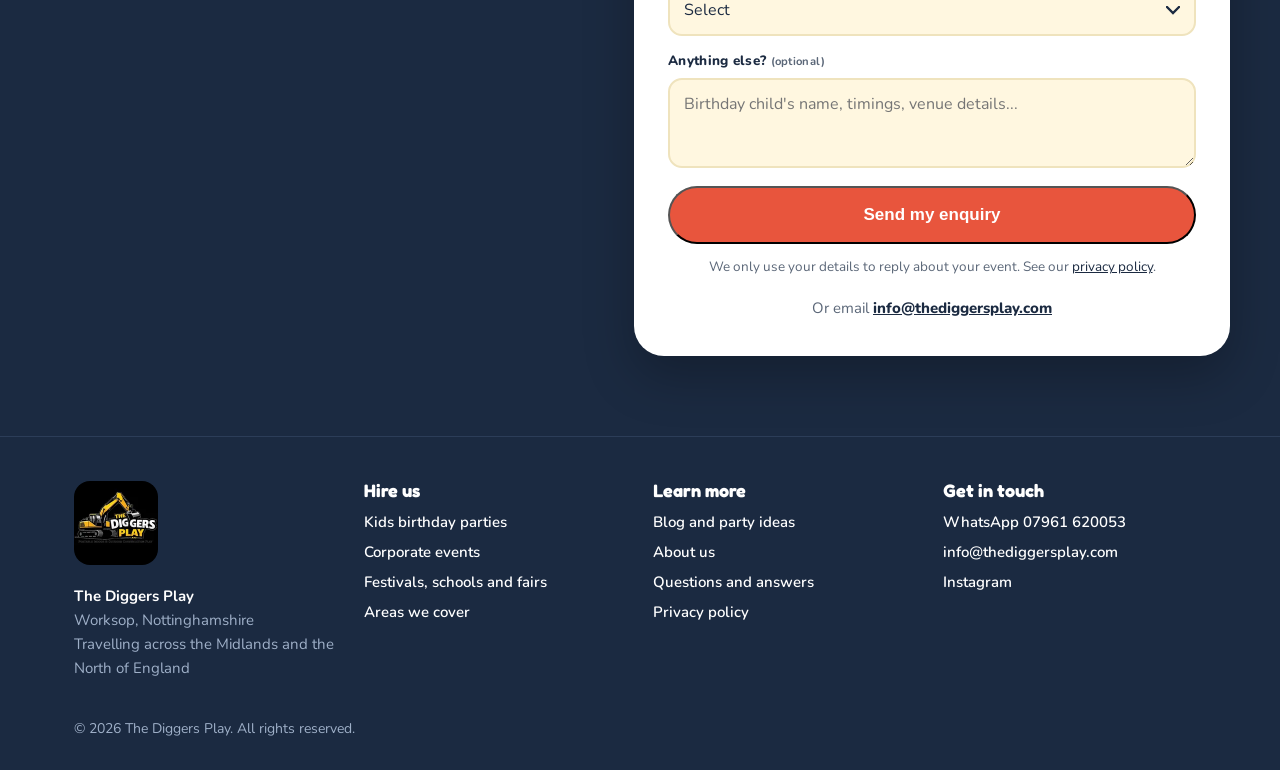
